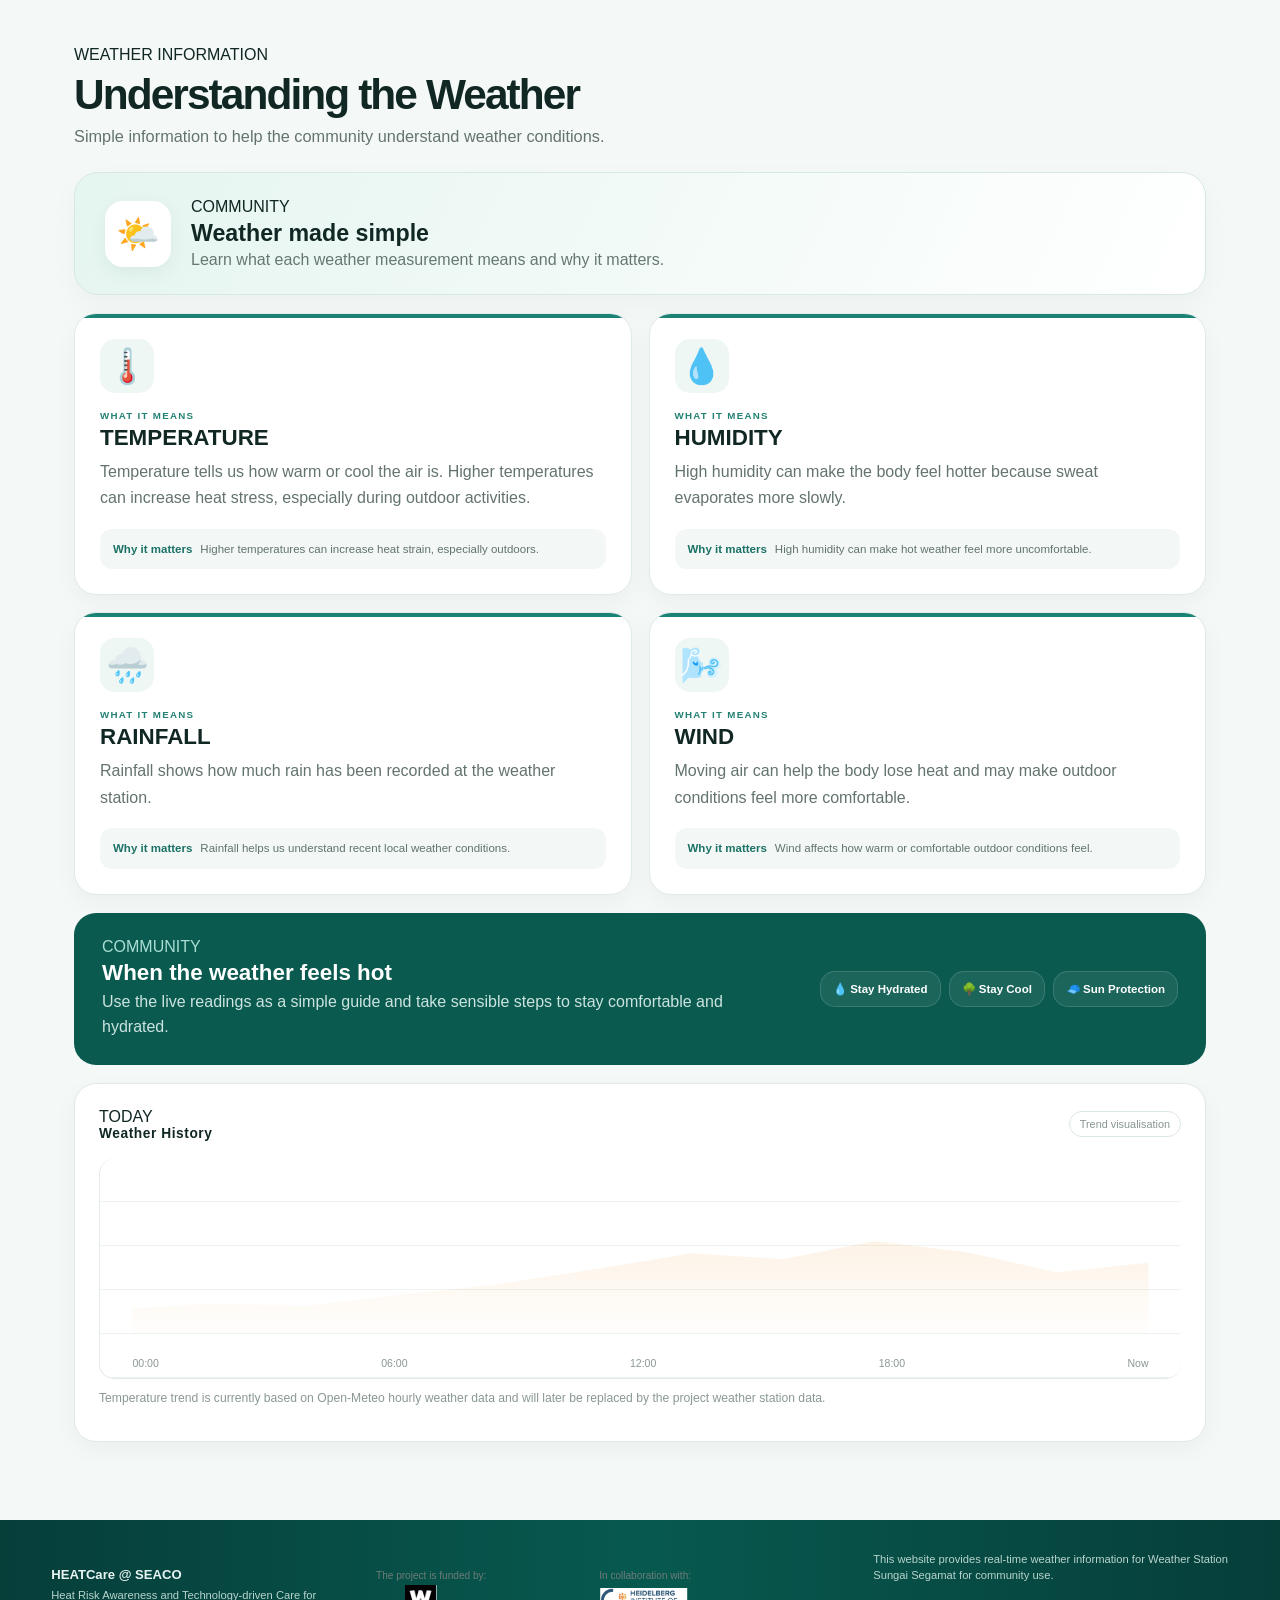
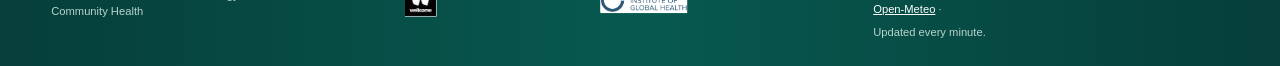
==== information.html @ c4eecd99 "Add files via upload" ====
<!doctype html>
<html lang="en">
<head>
<meta charset="utf-8"><meta name="viewport" content="width=device-width,initial-scale=1">
<title>Weather Information — HEATCare Weather Station</title>
<link rel="stylesheet" href="style.css">
</head>
<body>
<main class="info-main">
  <section class="info-hero">
    <div class="eyebrow" data-t="infoLabel">WEATHER INFORMATION</div>
    <h1 data-t="understand">Understanding the Weather</h1>
    <p data-t="intro">Simple information to help the community understand weather conditions.</p>
  </section>

  <section class="info-banner">
    <div class="banner-icon">🌤️</div>
    <div>
      <div class="eyebrow" data-t="communityLabel">COMMUNITY</div>
      <h2 data-t="simpleTitle">Weather made simple</h2>
      <p data-t="simpleText">Learn what each weather measurement means and why it matters.</p>
    </div>
  </section>

  <section class="info-cards">
    <article class="info-card">
      <div class="info-icon temp">🌡️</div>
      <div class="info-card-tag" data-t="whatItMeans">WHAT IT MEANS</div>
      <h2 data-t="temperature">Temperature</h2>
      <p data-t="tempText">Temperature tells us how warm or cool the air is. Higher temperatures can increase heat stress, especially during outdoor activities.</p>
      <div class="why"><b data-t="whyMatters">Why it matters</b><span data-t="tempWhy">Higher temperatures can increase heat strain, especially outdoors.</span></div>
    </article>

    <article class="info-card">
      <div class="info-icon humidity">💧</div>
      <div class="info-card-tag" data-t="whatItMeans">WHAT IT MEANS</div>
      <h2 data-t="humidity">Humidity</h2>
      <p data-t="humidityText">High humidity can make the body feel hotter because sweat evaporates more slowly.</p>
      <div class="why"><b data-t="whyMatters">Why it matters</b><span data-t="humidityWhy">High humidity can make hot weather feel more uncomfortable.</span></div>
    </article>

    <article class="info-card">
      <div class="info-icon rain">🌧️</div>
      <div class="info-card-tag" data-t="whatItMeans">WHAT IT MEANS</div>
      <h2 data-t="rain">Rainfall</h2>
      <p data-t="rainText">Rainfall shows how much rain has been recorded at the weather station.</p>
      <div class="why"><b data-t="whyMatters">Why it matters</b><span data-t="rainWhy">Rainfall helps us understand recent local weather conditions.</span></div>
    </article>

    <article class="info-card">
      <div class="info-icon wind">🌬️</div>
      <div class="info-card-tag" data-t="whatItMeans">WHAT IT MEANS</div>
      <h2 data-t="wind">Wind Speed</h2>
      <p data-t="windText">Moving air can help the body lose heat and may make outdoor conditions feel more comfortable.</p>
      <div class="why"><b data-t="whyMatters">Why it matters</b><span data-t="windWhy">Wind affects how warm or comfortable outdoor conditions feel.</span></div>
    </article>
  </section>

  <section class="heat-guide" id="safety">
    <div>
      <div class="eyebrow" data-t="communityLabel">COMMUNITY</div>
      <h2 data-t="heatGuide">When the weather feels hot</h2>
      <p data-t="heatGuideText">Use the live readings as a simple guide and take sensible steps to stay comfortable and hydrated.</p>
    </div>
    <div class="guide-points">
      <span>💧 <b data-t="hydrate">Stay hydrated</b></span>
      <span>🌳 <b data-t="cool">Stay cool</b></span>
      <span>🧢 <b data-t="sun">Protect yourself from the sun</b></span>
    </div>
  </section>

  <section class="history-panel">
    <div class="panel-head">
      <div><div class="eyebrow" data-t="trendLabel">TODAY</div><h2 data-t="history">Weather History</h2></div>
      <span class="history-note" data-t="historyNote">Trend visualisation</span>
    </div>
    <div class="info-chart"><div class="info-chart-line"></div><div class="chart-labels"><span>00:00</span><span>06:00</span><span>12:00</span><span>18:00</span><span data-t="now">Now</span></div></div>
    <p class="muted" data-t="chartNote">Temperature trend is currently based on Open-Meteo hourly weather data and will later be replaced by the project weather station data.</p>
  </section>
</main>
<footer><div class="footer-brand"><b>HEATCare @ SEACO</b><span data-t="footerText">Heat Risk Awareness and Technology-driven Care for Community Health</span></div><div class="footer-partner funding"><small data-t="fundedBy">The project is funded by:</small><img class="user-logo footer-wellcome" src="wellcome.svg" alt="Wellcome"></div><div class="footer-partner collaboration"><small data-t="collab">In collaboration with:</small><div class="user-logos"><img class="user-logo footer-heidelberg" src="heidelberg.svg" alt="Heidelberg Institute of Global Health"></div></div><div class="footer-note"><span data-t="dataNote">This website provides real-time weather information for Weather Station Sungai Segamat for community use.</span><br><a href="https://open-meteo.com/" target="_blank" rel="noopener">Open-Meteo</a> · <span data-t="updatedEvery">Updated every 5 minutes.</span></div></footer>
<script src="script.js"></script>
</body>
</html>
---- style.css ----
*{box-sizing:border-box}body{margin:0;font-family:Inter,Segoe UI,Arial,sans-serif;background:#f4f8f7;color:#102724}.site-header{min-height:112px;display:flex;align-items:center;justify-content:space-between;gap:22px;padding:14px 3.5%;background:linear-gradient(110deg,#fff 45%,#eef7f3);border-bottom:1px solid #dfe9e5}.brand-area{display:flex;align-items:center;gap:13px;min-width:350px}.logo{width:102px;height:86px;object-fit:contain}.station-title{display:flex;flex-direction:column;gap:7px}.station-title b{font-size:1.7rem}.station-title span{font-size:.92rem;color:#536863;font-weight:650}.live-badge{background:#e5f6ef;color:#157766;border-radius:18px;padding:7px 11px;font-size:.72rem;font-weight:800}.live-badge i{display:inline-block;width:7px;height:7px;background:#22a67f;border-radius:50%;margin-right:5px}.header-centre{display:flex;flex-direction:column;text-align:center;max-width:300px}.header-centre b{font-size:1rem;color:#176d61}.header-centre span{font-size:.72rem;color:#74837f;margin-top:5px;line-height:1.4}.sponsor-area{display:flex;align-items:center;gap:18px}.sponsor-area>div>small,footer small{display:block;font-size:.63rem;color:#6e7c78;margin-bottom:4px}.sponsor-area img{max-width:88px;max-height:30px;object-fit:contain}.mini-logos{display:flex;align-items:center;gap:9px}.mini-logos img{max-width:88px!important;max-height:30px!important}.lang{white-space:nowrap}.lang button{border:1px solid #cbd9d5;background:#fff;border-radius:20px;padding:8px 11px;margin-left:3px;cursor:pointer}.lang button.active{background:#123b35;color:#fff}.main-nav{display:flex;gap:6px;background:#064f45;padding:8px 3.5%}.main-nav a{color:#e9f5f1;text-decoration:none;padding:11px 15px;border-radius:10px;font-size:.82rem;font-weight:700}.main-nav a.active{background:#087564}.status-bar{background:#fff;border-radius:14px;box-shadow:0 5px 20px #123b350d;display:flex;justify-content:flex-end;gap:45px;padding:13px 20px;margin-bottom:14px}.status-bar div{display:flex;gap:10px;align-items:center}.status-bar span{font-size:.68rem;color:#73827e}.status-bar b{font-size:.75rem}.online{color:#1a8b6f}.main-weather{display:grid;grid-template-columns:2.25fr repeat(4,1fr);gap:10px}.current,.metric-card{background:#fff;border:1px solid #e1ebe7;border-radius:20px;box-shadow:0 7px 22px #123b350d}.current{padding:25px 25px 18px;display:grid;grid-template-columns:auto 1fr;gap:8px 18px;align-items:center}.weather-icon{font-size:4.2rem;grid-row:span 2}.overline{font-size:.65rem;letter-spacing:.13em;color:#247b6e;font-weight:800}.current strong{display:block;font-size:4rem;letter-spacing:-.07em;line-height:1}.current p{margin:5px 0 0;color:#53635e}.current p b{color:#e33c35}.condition{grid-column:2;display:flex;gap:10px;font-size:.77rem;color:#5c6d68}.condition b{color:#e24a3f}.divider{color:#bdc9c5}.heat-alert{grid-column:1/-1;background:#fff4dc;border:1px solid #f1dfb5;border-radius:10px;padding:9px 11px;font-size:.7rem;color:#775616;margin-top:3px}.metric-card{padding:18px 15px;display:flex;flex-direction:column;justify-content:center;min-height:185px}.metric-card>span{font-size:1.8rem}.metric-card small{font-size:.65rem;letter-spacing:.1em;font-weight:800;color:#657571;margin-top:9px}.metric-card strong{font-size:1.65rem;margin-top:7px}.metric-card em{font-style:normal;font-size:.68rem;color:#237b6f;margin-top:4px}.heat-index strong{color:#d55b2b}.content-grid{display:grid;grid-template-columns:1.2fr 1fr;gap:14px;margin-top:14px}.panel{background:#fff;border:1px solid #e0eae7;border-radius:19px;padding:18px;box-shadow:0 7px 22px #123b350d}.panel-head{display:flex;justify-content:space-between;align-items:center}.panel-head h2{font-size:.86rem;margin:0;letter-spacing:.04em}.panel-head select{border:1px solid #d5e1dd;border-radius:14px;padding:5px 9px;background:#fff}.big-chart{height:260px;position:relative;margin-top:15px;border-left:1px solid #dfe8e5;border-bottom:1px solid #dfe8e5;background:repeating-linear-gradient(0deg,#eef3f1 0,#eef3f1 1px,transparent 1px,transparent 48px)}.ylabels{position:absolute;left:-24px;top:0;height:210px;display:flex;flex-direction:column;justify-content:space-between;color:#8a9894;font-size:.65rem}.xlabels{position:absolute;left:0;right:0;bottom:-18px;display:flex;justify-content:space-between;color:#8a9894;font-size:.62rem}.area-line{position:absolute;left:4%;right:3%;top:54px;height:150px;background:linear-gradient(180deg,#f7a43d30,transparent);clip-path:polygon(0 72%,4% 76%,10% 78%,18% 78%,25% 68%,32% 53%,40% 40%,48% 28%,56% 18%,64% 21%,72% 14%,80% 30%,88% 44%,96% 52%,100% 55%,100% 100%,0 100%);border-bottom:3px solid #ed8a24}.now-label{position:absolute;left:48%;top:42px;background:#fff;border:1px solid #f28d2b;border-radius:9px;padding:6px 9px;color:#e87918;box-shadow:0 4px 10px #e8791820}.now-label b{display:block;font-size:.9rem}.now-label small{font-size:.6rem;color:#667}.safety{background:#fff}.safety h2{color:#147664}.safety-grid{display:grid;grid-template-columns:repeat(4,1fr);gap:9px;margin-top:16px}.safety-grid>div{padding:12px 9px;border-radius:14px;text-align:center}.safety-grid>div:nth-child(1){background:#eef8ff}.safety-grid>div:nth-child(2){background:#eef9f0}.safety-grid>div:nth-child(3){background:#fff7e7}.safety-grid>div:nth-child(4){background:#fff0f0}.safety-grid i{font-style:normal;font-size:1.8rem;display:block}.safety-grid b{display:block;font-size:.73rem;margin-top:6px}.safety-grid p{font-size:.62rem;line-height:1.45;color:#687772}.info-strip{margin-top:12px;padding:9px 11px;background:#e9f7f3;border-radius:10px;font-size:.66rem;color:#41615a;display:flex;gap:7px;align-items:center}.info-strip a{margin-left:auto;color:#167568;border:1px solid #8ac4b7;border-radius:14px;padding:5px 8px;text-decoration:none}.lower{grid-template-columns:2fr 1fr}.forecast-row{display:grid;grid-template-columns:repeat(5,1fr);margin-top:14px}.forecast-day{text-align:center;border-left:1px solid #e4ece9;padding:6px}.forecast-day:first-child{border:0}.forecast-day span{display:block;font-size:1.8rem;margin:8px 0}.forecast-day strong{display:block;font-size:.8rem}.forecast-day small{font-size:.62rem;color:#74827e}.today{background:#f0f8f5;border-radius:12px}.station-card p{font-size:.76rem;line-height:1.5;color:#667671}.station-card b{font-size:.72rem}footer{margin-top:18px;background:#064f45;color:#e8f4f1;padding:22px 4%;display:grid;grid-template-columns:1.2fr .8fr 1fr 1.4fr;gap:20px;align-items:center;font-size:.7rem}footer b{display:block;font-size:.82rem}footer span{display:block;color:#b8d4cd;margin-top:5px;line-height:1.45}footer img{max-width:90px;max-height:32px;object-fit:contain}.footer-note{color:#b8d4cd;line-height:1.6}.footer-note a{color:#fff}@media(max-width:1050px){.site-header{flex-wrap:wrap}.header-centre{order:3;width:100%;max-width:none}.sponsor-area{margin-left:auto}.main-weather{grid-template-columns:1.8fr repeat(2,1fr)}.content-grid{grid-template-columns:1fr}.lower{grid-template-columns:1fr}}@media(max-width:700px){.site-header{align-items:flex-start}.brand-area{min-width:0}.logo{width:82px;height:72px}.station-title b{font-size:1.3rem}.sponsor-area{width:100%;justify-content:space-between}.main-weather{grid-template-columns:1fr 1fr}.current{grid-column:1/-1}.safety-grid{grid-template-columns:1fr 1fr}.forecast-row{overflow-x:auto}.forecast-day{min-width:105px}footer{grid-template-columns:1fr 1fr}.status-bar{justify-content:space-between;gap:10px}.main-nav{overflow-x:auto;white-space:nowrap}}@media(max-width:450px){.main-weather{grid-template-columns:1fr}.current{grid-column:auto}.current strong{font-size:3.3rem}.header-centre{display:none}.lang button{padding:7px 8px}.safety-grid{grid-template-columns:1fr 1fr}footer{grid-template-columns:1fr}}

html,body{width:100%;max-width:100%;overflow-x:hidden}
main,.site-header,.main-nav,footer{max-width:100%;min-width:0}
.main-weather,.content-grid,.lower{min-width:0}
.main-weather>*,.content-grid>*{min-width:0}
.partner-block{display:flex;flex-direction:column;align-items:flex-start;gap:4px}
.partner-name{font-size:.88rem;font-weight:800;letter-spacing:.01em;color:#153d37}
.partner-name.wellcome{font-size:1.05rem;color:#222}
.partner-names{display:flex;align-items:center;gap:10px}
.partner-names span{font-weight:800;font-size:.76rem;color:#234c45;white-space:nowrap}
.footer-partner .partner-name{display:block;margin-top:4px}
footer .partner-names{margin-top:4px}
.current{overflow:hidden}
.condition{min-width:0;flex-wrap:wrap}
.condition b{white-space:nowrap}
.chart-panel{min-width:0;overflow:hidden}
.big-chart{min-width:0}
@media(max-width:1200px){
 .header-centre{display:none}
 .sponsor-area{margin-left:auto}
 .main-weather{grid-template-columns:2fr repeat(2,1fr)}
 .metric-card:nth-child(4),.metric-card:nth-child(5){min-height:150px}
}
@media(max-width:760px){
 .sponsor-area{width:100%;margin-left:0}
 .main-weather{grid-template-columns:1fr 1fr}
 .current{grid-column:1/-1}
 .content-grid,.lower{grid-template-columns:1fr}
 footer{grid-template-columns:1fr 1fr}
}
@media(max-width:480px){
 .main-weather{grid-template-columns:1fr}
 .current{grid-column:auto}
 .sponsor-area{gap:8px}
 .partner-names span{font-size:.68rem}
 footer{grid-template-columns:1fr}
}

/* V7: supplied partner artwork is used directly; no logo artwork is modified. */
.sponsor-area{align-items:center}
.partner-block{min-width:max-content}
.user-logos{display:flex;align-items:center;gap:10px}
.user-logo{display:block;object-fit:contain}
.wellcome-logo{width:90px;height:42px}
.heidelberg-logo{width:120px;height:42px}
.monash-logo{width:82px;height:34px}
.monash-university-logo{width:112px;height:48px}
.footer-wellcome{width:96px;height:42px}
.footer-heidelberg{width:130px;height:44px}
.footer-monash{width:88px;height:34px}
.footer-monash-university{width:120px;height:48px}
footer .user-logos{justify-content:flex-start}
@media(max-width:1050px){
 .sponsor-area{flex-wrap:wrap}
 .user-logos{gap:7px}
 .heidelberg-logo{width:105px}.monash-logo{width:72px}.monash-university-logo{width:100px}
}
@media(max-width:700px){
 .user-logos{flex-wrap:wrap}
 .sponsor-area{align-items:flex-start}
}

/* V8 — shared header retained; supplied partner logos are not altered. */
.sponsor-area{gap:22px}
.sponsor-area .funding{padding-right:20px;border-right:1px solid #dbe5e1}
.sponsor-area .collaboration{padding-right:8px}
.user-logos{gap:12px}
.wellcome-logo{width:82px;height:38px}
.heidelberg-logo{width:112px;height:40px}
.monash-logo{width:82px;height:34px}
.monash-university-logo{width:112px;height:44px}
.partner-block small{letter-spacing:.02em}
.info-main{max-width:1180px;margin:auto;padding:38px 24px 60px}
.info-hero{padding:8px 0 26px}
.info-hero h1{font-size:2.65rem;letter-spacing:-.045em;margin:7px 0 8px}
.info-hero p{font-size:1.02rem;color:#63736e;margin:0;max-width:720px}
.info-banner{display:flex;align-items:center;gap:20px;background:linear-gradient(115deg,#e5f5f0,#fff);border:1px solid #d6e9e3;border-radius:24px;padding:25px 30px;margin-bottom:18px;box-shadow:0 10px 28px #123b3509}
.banner-icon{width:66px;height:66px;border-radius:18px;background:#fff;display:grid;place-items:center;font-size:2.2rem;box-shadow:0 6px 18px #123b3510}
.info-banner h2{font-size:1.45rem;margin:4px 0}.info-banner p{margin:0;color:#667772}
.info-cards{display:grid;grid-template-columns:1fr 1fr;gap:17px}
.info-card{background:#fff;border:1px solid #e0eae7;border-radius:22px;padding:25px;box-shadow:0 8px 24px #123b350a;position:relative;overflow:hidden}
.info-card:before{content:"";position:absolute;left:0;top:0;width:100%;height:4px;background:#1b8375}
.info-icon{font-size:2.15rem;width:54px;height:54px;display:grid;place-items:center;border-radius:15px;background:#eef7f4}
.info-card-tag{font-size:.61rem;letter-spacing:.13em;font-weight:800;color:#238173;margin-top:17px}
.info-card h2{font-size:1.4rem;margin:4px 0 8px}.info-card p{color:#63736e;line-height:1.65;margin:0}
.why{display:flex;gap:8px;margin-top:17px;padding:12px 13px;border-radius:12px;background:#f3f8f6;font-size:.72rem;color:#61726d;line-height:1.45}
.why b{color:#1b7165;white-space:nowrap}
.heat-guide{display:flex;justify-content:space-between;gap:30px;align-items:center;margin-top:18px;background:#0a5a4f;color:#fff;border-radius:22px;padding:25px 28px}
.heat-guide .eyebrow{color:#a8ddd3}.heat-guide h2{margin:4px 0;font-size:1.4rem}.heat-guide p{margin:0;color:#cce4df;max-width:650px;line-height:1.55}
.guide-points{display:flex;flex-wrap:wrap;gap:8px;justify-content:flex-end}.guide-points span{background:#ffffff12;border:1px solid #ffffff25;border-radius:15px;padding:10px 12px;font-size:.72rem;white-space:nowrap}
.history-panel{background:#fff;border:1px solid #e0eae7;border-radius:22px;padding:24px;margin-top:18px;box-shadow:0 8px 24px #123b350a}
.history-note{font-size:.68rem;color:#879691;border:1px solid #dce7e3;padding:6px 10px;border-radius:14px}
.info-chart{height:220px;margin-top:18px;border-radius:15px;background:repeating-linear-gradient(0deg,#eef3f1 0,#eef3f1 1px,transparent 1px,transparent 44px);position:relative;overflow:hidden;border-left:1px solid #e1eae7;border-bottom:1px solid #e1eae7}
.info-chart-line{position:absolute;left:3%;right:3%;bottom:38px;height:120px;background:linear-gradient(180deg,#f0a14328,transparent);clip-path:polygon(0 74%,8% 70%,17% 72%,26% 63%,36% 54%,45% 42%,55% 28%,64% 33%,73% 18%,82% 27%,91% 44%,100% 36%,100% 100%,0 100%);border-top:3px solid #ed8a24}
.info-chart .chart-labels{position:absolute;left:3%;right:3%;bottom:9px;display:flex;justify-content:space-between;color:#8b9995;font-size:.66rem}
.muted{color:#8a9894;font-size:.76rem}
@media(max-width:900px){.sponsor-area{width:100%;justify-content:flex-end}.info-cards{grid-template-columns:1fr}.heat-guide{flex-direction:column;align-items:flex-start}.guide-points{justify-content:flex-start}}
@media(max-width:620px){.site-header{padding:12px 4%}.brand-area{min-width:0}.logo{width:82px;height:72px}.station-title b{font-size:1.35rem}.sponsor-area{justify-content:flex-start}.info-main{padding:28px 16px 45px}.info-hero h1{font-size:2rem}.info-banner{padding:20px}.guide-points span{white-space:normal}.user-logos{flex-wrap:wrap}}

/* V9: logo size only — supplied logo artwork/files unchanged */
.wellcome-logo{width:96px;height:46px}
.heidelberg-logo{width:128px;height:46px}
.monash-logo{width:98px;height:42px}
.monash-university-logo{width:128px;height:50px}
.footer-wellcome{width:104px;height:46px}
.footer-heidelberg{width:140px;height:48px}
.footer-monash{width:104px;height:42px}
.footer-monash-university{width:136px;height:52px}
.user-logos{align-items:center;gap:14px}
.sponsor-area .funding{padding-right:24px}
.sponsor-area .collaboration{padding-right:12px}


/* Live data / forecast upgrades */
.forecast-row{min-width:0}
.forecast-day{position:relative}
.forecast-day em{display:block;font-style:normal;font-size:.58rem;color:#237b6f;margin-top:5px}
.trend-svg{position:absolute;inset:0;width:100%;height:220px;overflow:visible;pointer-events:auto}
.big-chart .area-line{display:none}
.big-chart .now-label{z-index:3}
.metric-card.heat-index[data-risk="very-high"] strong{color:#c63b2f}
.metric-card.heat-index[data-risk="high"] strong{color:#d55b2b}
.metric-card.heat-index[data-risk="moderate"] strong{color:#c98520}
.metric-card.heat-index[data-risk="low"] strong{color:#237b6f}
.status-bar .online.offline{color:#c83c35}
.data-source{display:block;color:#84928e;font-size:.62rem;margin-top:8px;font-weight:600}
@media(max-width:700px){
  .forecast-row{overflow-x:auto;grid-template-columns:repeat(7,minmax(105px,1fr))}
}


/* V10 — larger branding and partner logos for community-facing display */
.logo{width:124px;height:102px}
.brand-area{gap:16px;min-width:390px}
.station-title b{font-size:1.8rem}
.wellcome-logo{width:116px;height:54px}
.heidelberg-logo{width:150px;height:54px}
.monash-logo{width:118px;height:48px}
.monash-university-logo{width:148px;height:58px}
.user-logos{gap:16px}
.sponsor-area{gap:26px}
.sponsor-area .funding{padding-right:28px}
.sponsor-area .collaboration{padding-right:16px}
.footer-wellcome{width:124px;height:54px}
.footer-heidelberg{width:165px;height:56px}
.footer-monash{width:124px;height:48px}
.footer-monash-university{width:158px;height:60px}
footer .user-logos{gap:17px}
footer{padding-top:26px;padding-bottom:26px}

@media(max-width:1200px){
  .logo{width:112px;height:94px}
  .brand-area{min-width:360px}
  .wellcome-logo{width:106px;height:50px}
  .heidelberg-logo{width:136px;height:50px}
  .monash-logo{width:108px;height:45px}
  .monash-university-logo{width:136px;height:54px}
}
@media(max-width:700px){
  .logo{width:94px;height:80px}
  .brand-area{min-width:0;gap:11px}
  .station-title b{font-size:1.3rem}
  .wellcome-logo{width:98px;height:44px}
  .heidelberg-logo{width:120px;height:46px}
  .monash-logo{width:100px;height:42px}
  .monash-university-logo{width:126px;height:50px}
  .footer-wellcome{width:112px;height:50px}
  .footer-heidelberg{width:145px;height:50px}
  .footer-monash{width:110px;height:44px}
  .footer-monash-university{width:132px;height:52px}
}
@media(max-width:480px){
  .logo{width:88px;height:76px}
  .sponsor-area{gap:10px}
  .wellcome-logo{width:90px;height:42px}
  .heidelberg-logo{width:112px;height:42px}
  .monash-logo{width:92px;height:40px}
  .monash-university-logo{width:116px;height:46px}
}


/* =========================================================
   HEATCare Community Web V4
   Correct brand spelling + refined community header
   ========================================================= */
.v4-header{
  min-height:210px;
  display:grid;
  grid-template-columns:minmax(520px,1.55fr) minmax(210px,.65fr) minmax(500px,1.5fr);
  align-items:center;
  gap:28px;
  padding:20px 3.2%;
  position:relative;
  overflow:hidden;
  background:
    radial-gradient(circle at 85% 72%,rgba(222,244,237,.65),transparent 30%),
    linear-gradient(110deg,#ffffff 0%,#ffffff 58%,#f0f8f5 100%);
}
.v4-header:after{
  content:"";
  position:absolute;
  left:-5%;
  right:-5%;
  bottom:-52px;
  height:105px;
  pointer-events:none;
  opacity:.7;
  background:
    radial-gradient(ellipse at 12% 90%,transparent 0 25%,rgba(221,243,237,.9) 26% 27%,transparent 28%),
    radial-gradient(ellipse at 43% 100%,transparent 0 25%,rgba(221,243,237,.9) 26% 27%,transparent 28%),
    radial-gradient(ellipse at 76% 88%,transparent 0 25%,rgba(221,243,237,.9) 26% 27%,transparent 28%);
}
.v4-brand{
  position:relative;
  z-index:1;
  display:flex;
  align-items:center;
  min-width:0;
}
.v4-main-logo{
  width:104px;
  height:104px;
  object-fit:contain;
  flex:0 0 auto;
}
.v4-brand-divider{
  width:1px;
  height:128px;
  background:#d7e4e0;
  margin:0 22px;
  flex:0 0 1px;
}
.v4-brand-content{
  min-width:0;
}
.v4-wordmark{
  display:flex;
  align-items:baseline;
  white-space:nowrap;
  line-height:1;
  letter-spacing:-.045em;
}
.v4-wordmark-red{
  color:#c9251c;
  font-size:2.75rem;
  font-weight:800;
}
.v4-wordmark-dark{
  color:#343c3b;
  font-size:2.75rem;
  font-weight:400;
}
.v4-wordmark em{
  color:#17685d;
  font-size:.95rem;
  font-style:normal;
  font-weight:750;
  letter-spacing:-.01em;
  margin-left:10px;
}
.v4-tagline{
  max-width:610px;
  margin-top:10px;
  color:#2f3c39;
  font-family:"Segoe Print","Bradley Hand","Comic Sans MS",cursive;
  font-style:italic;
  font-size:.84rem;
  line-height:1.55;
}
.v4-tagline .acronym{
  color:#c9251c;
  font-weight:800;
}
.v4-station{
  margin-top:16px;
}
.v4-station-name{
  display:flex;
  align-items:center;
  gap:9px;
}
.v4-station-name strong{
  color:#183d38;
  font-size:1.12rem;
}
.v4-pin{
  color:#e82b77;
  font-size:1.35rem;
  line-height:1;
}
.v4-location{
  margin-left:28px;
  margin-top:4px;
  color:#5a6a65;
  font-size:.76rem;
  font-weight:650;
}
.v4-station .live-badge{
  padding:6px 10px;
}
.v4-message{
  position:relative;
  z-index:1;
  text-align:center;
  padding:0 8px;
}
.v4-weather-mark{
  font-size:1.65rem;
  margin-bottom:5px;
}
.v4-message strong{
  display:block;
  color:#146a5d;
  font-size:1rem;
  line-height:1.35;
}
.v4-message span{
  display:block;
  max-width:280px;
  margin:9px auto 0;
  color:#697a75;
  font-size:.68rem;
  line-height:1.5;
}
.v4-sponsors{
  position:relative;
  z-index:1;
  display:flex;
  align-items:center;
  justify-content:flex-end;
  gap:18px;
  min-width:0;
}
.v4-funder{
  min-width:72px;
  padding-right:18px;
  border-right:1px solid #d8e4e0;
  display:flex;
  flex-direction:column;
  align-items:center;
}
.v4-funder small,
.v4-collaboration small{
  display:block;
  color:#6b7b76;
  font-size:.57rem;
  margin-bottom:7px;
  white-space:nowrap;
}
.v4-funder img{
  width:58px;
  height:48px;
  object-fit:contain;
}
.v4-collaboration{
  min-width:0;
}
.v4-partner-logos{
  display:flex;
  align-items:center;
  gap:12px;
}
.v4-partner-logos img{
  display:block;
  object-fit:contain;
}
.v4-heidelberg{width:108px;height:44px}
.v4-seaco{width:106px;height:38px}
.v4-monash{width:92px;height:46px}
.v4-lang{
  display:flex;
  align-items:center;
  gap:4px;
  white-space:nowrap;
}
.v4-lang button{
  padding:8px 11px;
  font-size:.66rem;
  margin:0;
}

/* Keep the rest of the existing website intact. */
@media(max-width:1200px){
  .v4-header{
    grid-template-columns:minmax(430px,1.35fr) minmax(175px,.6fr) minmax(430px,1.35fr);
    gap:15px;
    padding-left:2%;
    padding-right:2%;
  }
  .v4-main-logo{width:94px;height:94px}
  .v4-brand-divider{margin:0 15px;height:112px}
  .v4-wordmark-red,.v4-wordmark-dark{font-size:2.4rem}
  .v4-tagline{font-size:.76rem}
  .v4-heidelberg{width:98px}.v4-seaco{width:92px}.v4-monash{width:82px}
}
@media(max-width:1050px){
  .v4-header{
    grid-template-columns:1fr;
    gap:16px;
    padding:18px 4% 22px;
  }
  .v4-brand{justify-content:center}
  .v4-message{order:2}
  .v4-sponsors{
    order:3;
    justify-content:center;
    flex-wrap:wrap;
  }
}
@media(max-width:650px){
  .v4-header{padding:16px 4% 22px}
  .v4-brand{justify-content:flex-start;align-items:flex-start}
  .v4-main-logo{width:78px;height:78px}
  .v4-brand-divider{height:96px;margin:0 10px}
  .v4-wordmark-red,.v4-wordmark-dark{font-size:1.9rem}
  .v4-wordmark em{font-size:.68rem;margin-left:6px}
  .v4-tagline{font-size:.62rem;line-height:1.45;margin-top:7px}
  .v4-station{margin-top:11px}
  .v4-station-name strong{font-size:.92rem}
  .v4-location{font-size:.67rem}
  .v4-sponsors{gap:12px}
  .v4-partner-logos{flex-wrap:wrap;justify-content:center}
  .v4-lang{width:100%;justify-content:center}
}
@media(max-width:430px){
  .v4-main-logo{width:68px;height:68px}
  .v4-brand-divider{height:84px;margin:0 8px}
  .v4-wordmark-red,.v4-wordmark-dark{font-size:1.62rem}
  .v4-wordmark em{font-size:.58rem;margin-left:4px}
  .v4-tagline{font-size:.56rem}
  .v4-heidelberg{width:84px}.v4-seaco{width:78px}.v4-monash{width:70px}
}


/* =========================================================
   HEATCare V4 FIXED — final header spacing / hierarchy
   ========================================================= */
.v4-header{
  min-height:176px;
  grid-template-columns:minmax(560px,1.65fr) minmax(235px,.72fr) minmax(570px,1.55fr);
  gap:30px;
  padding:18px 3.6%;
  align-items:center;
  background:linear-gradient(110deg,#fff 0%,#fff 60%,#f1f8f5 100%);
}
.v4-header:after{
  bottom:-58px;
  height:100px;
  opacity:.52;
}

/* LEFT: logo + HEATCare identity */
.v4-brand{
  align-items:center;
}
.v4-main-logo{
  width:92px;
  height:92px;
}
.v4-brand-divider{
  height:108px;
  margin:0 19px;
}
.v4-wordmark{
  letter-spacing:-.04em;
}
.v4-wordmark-red,
.v4-wordmark-dark{
  font-size:2.35rem;
}
.v4-wordmark em{
  font-size:.82rem;
  margin-left:8px;
}
.v4-tagline{
  max-width:550px;
  margin-top:8px;
  font-size:.73rem;
  line-height:1.45;
}
.v4-station{
  margin-top:12px;
}
.v4-station-name strong{
  font-size:1.02rem;
}
.v4-location{
  margin-left:27px;
  margin-top:3px;
  font-size:.68rem;
}
.v4-station .live-badge{
  padding:5px 9px;
  font-size:.64rem;
}

/* CENTRE: message is a quiet secondary element */
.v4-message{
  padding:0 6px;
}
.v4-message strong{
  font-size:.95rem;
  line-height:1.32;
}
.v4-message span{
  max-width:250px;
  margin-top:8px;
  font-size:.64rem;
  line-height:1.45;
}

/* RIGHT: sponsors and language controls have their own rows */
.v4-sponsors{
  display:grid;
  grid-template-columns:auto 1fr;
  grid-template-rows:auto auto;
  column-gap:20px;
  row-gap:9px;
  justify-content:stretch;
  align-items:center;
}
.v4-funder{
  grid-column:1;
  grid-row:1 / span 2;
  min-width:76px;
  padding-right:18px;
  border-right:1px solid #d9e4e0;
}
.v4-funder small,
.v4-collaboration small{
  font-size:.54rem;
  margin-bottom:5px;
}
.v4-funder img{
  width:54px;
  height:46px;
}
.v4-collaboration{
  grid-column:2;
  grid-row:1;
  min-width:0;
}
.v4-partner-logos{
  gap:14px;
}
.v4-heidelberg{
  width:106px;
  height:42px;
}
.v4-seaco{
  width:104px;
  height:36px;
}
.v4-monash{
  width:92px;
  height:44px;
}
.v4-lang{
  grid-column:2;
  grid-row:2;
  justify-content:flex-end;
  width:100%;
  gap:6px;
}
.v4-lang button{
  padding:7px 11px;
  font-size:.63rem;
}

/* Make the main navigation look like part of the same site system. */
.main-nav{
  padding:7px 3.6%;
}
.main-nav a{
  padding:9px 13px;
  font-size:.76rem;
}

/* Tablet */
@media(max-width:1250px){
  .v4-header{
    grid-template-columns:minmax(480px,1.45fr) minmax(190px,.62fr) minmax(500px,1.45fr);
    gap:18px;
    padding-left:2.5%;
    padding-right:2.5%;
  }
  .v4-main-logo{width:86px;height:86px}
  .v4-brand-divider{margin:0 14px;height:102px}
  .v4-wordmark-red,.v4-wordmark-dark{font-size:2.15rem}
  .v4-tagline{font-size:.68rem}
  .v4-heidelberg{width:94px}
  .v4-seaco{width:92px}
  .v4-monash{width:82px}
}

/* Collapse cleanly before things get crowded. */
@media(max-width:1080px){
  .v4-header{
    min-height:0;
    grid-template-columns:1fr 1fr;
    gap:18px 26px;
    padding:18px 4% 22px;
  }
  .v4-brand{
    grid-column:1;
    grid-row:1;
  }
  .v4-message{
    grid-column:2;
    grid-row:1;
  }
  .v4-sponsors{
    grid-column:1 / -1;
    grid-row:2;
    justify-self:center;
    width:min(100%,720px);
  }
}

/* Phone */
@media(max-width:700px){
  .v4-header{
    grid-template-columns:1fr;
    gap:15px;
    padding:16px 4% 22px;
  }
  .v4-brand{
    grid-column:auto;
    grid-row:auto;
    justify-content:flex-start;
  }
  .v4-message{
    grid-column:auto;
    grid-row:auto;
    text-align:left;
    padding-left:0;
  }
  .v4-message strong{
    font-size:.9rem;
  }
  .v4-message span{
    margin-left:0;
  }
  .v4-sponsors{
    grid-column:auto;
    grid-row:auto;
    width:100%;
    grid-template-columns:auto 1fr;
  }
  .v4-main-logo{width:74px;height:74px}
  .v4-brand-divider{height:88px;margin:0 10px}
  .v4-wordmark-red,.v4-wordmark-dark{font-size:1.78rem}
  .v4-wordmark em{font-size:.62rem;margin-left:5px}
  .v4-tagline{font-size:.59rem;max-width:390px}
  .v4-station-name strong{font-size:.9rem}
  .v4-location{font-size:.64rem}
  .v4-partner-logos{flex-wrap:wrap;gap:8px 12px}
  .v4-heidelberg{width:92px}
  .v4-seaco{width:88px}
  .v4-monash{width:78px}
  .v4-lang{justify-content:flex-start}
}

@media(max-width:450px){
  .v4-main-logo{width:66px;height:66px}
  .v4-brand-divider{height:80px;margin:0 8px}
  .v4-wordmark-red,.v4-wordmark-dark{font-size:1.58rem}
  .v4-wordmark em{font-size:.55rem}
  .v4-tagline{font-size:.54rem}
  .v4-sponsors{
    grid-template-columns:1fr;
    gap:10px;
  }
  .v4-funder{
    grid-column:auto;
    grid-row:auto;
    border-right:0;
    border-bottom:1px solid #d9e4e0;
    padding:0 0 9px;
    flex-direction:row;
    gap:10px;
  }
  .v4-funder small{margin:0}
  .v4-collaboration{
    grid-column:auto;
    grid-row:auto;
  }
  .v4-lang{
    grid-column:auto;
    grid-row:auto;
    justify-content:flex-start;
  }
}


/* =========================================================
   HEATCare V5 — approved visual header
   ========================================================= */
.v4-header{
  min-height:188px;
  grid-template-columns:minmax(560px,1.55fr) minmax(250px,.72fr) minmax(600px,1.7fr);
  gap:28px;
  padding:18px 3.5%;
  background:
    linear-gradient(110deg,#fff 0%,#fff 62%,#f1f8f5 100%);
  border-bottom:1px solid #e2ece9;
  box-shadow:0 1px 0 rgba(22,72,64,.03);
}
.v4-header:after{
  bottom:-52px;
  height:92px;
  opacity:.48;
}

/* Brand block */
.v4-main-logo{
  width:108px;
  height:108px;
}
.v4-brand-divider{
  height:126px;
  margin:0 22px;
  background:#d7e4e0;
}
.v4-wordmark{
  font-family:Arial,Helvetica,sans-serif;
  letter-spacing:-.055em;
}
.v4-wordmark-red{
  font-size:2.62rem;
  font-weight:800;
}
.v4-wordmark-dark{
  font-size:2.62rem;
  font-weight:400;
}
.v4-wordmark em{
  font-family:Arial,Helvetica,sans-serif;
  font-size:.83rem;
  font-weight:700;
  letter-spacing:0;
  color:#14685d;
  margin-left:8px;
}
.v4-tagline{
  max-width:570px;
  margin-top:8px;
  font-family:"Segoe Print","Bradley Hand","Comic Sans MS",cursive;
  font-size:.75rem;
  line-height:1.55;
  color:#263b37;
}
.v4-station{
  margin-top:15px;
}
.v4-station-name{
  gap:9px;
}
.v4-station-name strong{
  font-size:1.06rem;
  color:#173d38;
}
.v4-pin{
  font-size:1.32rem;
}
.v4-location{
  margin-left:28px;
  margin-top:4px;
  font-size:.69rem;
  color:#526761;
}

/* Center mission */
.v4-message{
  border-left:1px solid transparent;
  padding:0 14px;
}
.v4-message strong{
  color:#09685d;
  font-size:1rem;
  line-height:1.38;
}
.v4-message strong:after{
  content:"";
  display:block;
  width:72px;
  height:2px;
  margin:12px auto 0;
  background:#13806f;
  border-radius:2px;
}
.v4-message span{
  max-width:270px;
  margin-top:12px;
  font-size:.66rem;
  color:#64746f;
}

/* Sponsors: all logos aligned in one horizontal row */
.v4-sponsors{
  display:grid;
  grid-template-columns:76px 1fr;
  grid-template-rows:64px 34px;
  column-gap:20px;
  row-gap:8px;
  align-items:center;
}
.v4-funder{
  grid-column:1;
  grid-row:1;
  min-width:76px;
  height:64px;
  padding:0 18px 0 0;
  border-right:1px solid #d8e4e0;
  display:flex;
  flex-direction:column;
  align-items:center;
  justify-content:center;
}
.v4-funder small,
.v4-collaboration small{
  font-size:.54rem;
  margin-bottom:5px;
}
.v4-funder img{
  width:52px;
  height:45px;
}
.v4-collaboration{
  grid-column:2;
  grid-row:1;
  min-width:0;
  display:flex;
  flex-direction:column;
  justify-content:center;
}
.v4-partner-logos{
  display:flex;
  align-items:center;
  justify-content:flex-start;
  gap:20px;
  min-height:45px;
}
.v4-partner-logos img{
  flex:0 0 auto;
}
.v4-heidelberg{
  width:108px;
  height:44px;
}
.v4-seaco{
  width:108px;
  height:38px;
}
.v4-monash{
  width:96px;
  height:45px;
}

/* Language controls get their own clean row, never touching logos */
.v4-lang{
  grid-column:2;
  grid-row:2;
  width:100%;
  justify-content:flex-end;
  align-items:center;
  gap:6px;
  padding-right:3px;
}
.v4-lang button{
  padding:7px 12px;
  font-size:.63rem;
  border-radius:999px;
}

/* Desktop navigation */
.main-nav{
  padding:7px 3.5%;
}
.main-nav a{
  font-size:.76rem;
  padding:9px 13px;
}

/* Large tablet */
@media(max-width:1250px){
  .v4-header{
    grid-template-columns:minmax(500px,1.45fr) minmax(210px,.65fr) minmax(500px,1.45fr);
    gap:18px;
    padding-left:2.5%;
    padding-right:2.5%;
  }
  .v4-main-logo{width:96px;height:96px}
  .v4-brand-divider{height:112px;margin:0 15px}
  .v4-wordmark-red,.v4-wordmark-dark{font-size:2.28rem}
  .v4-tagline{font-size:.68rem}
  .v4-partner-logos{gap:11px}
  .v4-heidelberg{width:94px}
  .v4-seaco{width:92px}
  .v4-monash{width:82px}
}

/* Tablet: keep the three conceptual sections but stack sponsors */
@media(max-width:1080px){
  .v4-header{
    grid-template-columns:1fr 1fr;
    min-height:0;
    gap:18px 24px;
    padding:18px 4% 22px;
  }
  .v4-brand{
    grid-column:1;
    grid-row:1;
  }
  .v4-message{
    grid-column:2;
    grid-row:1;
  }
  .v4-sponsors{
    grid-column:1 / -1;
    grid-row:2;
    width:min(100%,760px);
    justify-self:center;
  }
}

/* Mobile */
@media(max-width:700px){
  .v4-header{
    grid-template-columns:1fr;
    gap:15px;
    padding:16px 4% 22px;
  }
  .v4-brand{
    grid-column:auto;
    grid-row:auto;
    justify-content:flex-start;
  }
  .v4-message{
    grid-column:auto;
    grid-row:auto;
    text-align:left;
    padding:0;
  }
  .v4-message strong:after{
    margin-left:0;
    margin-right:0;
  }
  .v4-message span{
    margin-left:0;
  }
  .v4-sponsors{
    grid-column:auto;
    grid-row:auto;
    width:100%;
    grid-template-columns:68px 1fr;
    grid-template-rows:auto auto;
  }
  .v4-main-logo{width:76px;height:76px}
  .v4-brand-divider{height:92px;margin:0 10px}
  .v4-wordmark-red,.v4-wordmark-dark{font-size:1.85rem}
  .v4-wordmark em{font-size:.61rem;margin-left:5px}
  .v4-tagline{font-size:.58rem}
  .v4-station-name strong{font-size:.9rem}
  .v4-location{font-size:.64rem}
  .v4-partner-logos{flex-wrap:wrap;gap:8px 12px}
  .v4-heidelberg{width:88px}
  .v4-seaco{width:84px}
  .v4-monash{width:76px}
  .v4-lang{
    justify-content:flex-start;
    padding-right:0;
  }
}

@media(max-width:450px){
  .v4-main-logo{width:66px;height:66px}
  .v4-brand-divider{height:82px;margin:0 8px}
  .v4-wordmark-red,.v4-wordmark-dark{font-size:1.6rem}
  .v4-wordmark em{font-size:.54rem}
  .v4-tagline{font-size:.53rem}
  .v4-sponsors{
    grid-template-columns:1fr;
    grid-template-rows:auto auto auto;
    gap:10px;
  }
  .v4-funder{
    grid-column:auto;
    grid-row:auto;
    width:max-content;
    height:auto;
    flex-direction:row;
    gap:9px;
    padding:0 0 8px;
    border-right:0;
    border-bottom:1px solid #d8e4e0;
  }
  .v4-collaboration{
    grid-column:auto;
    grid-row:auto;
  }
  .v4-lang{
    grid-column:auto;
    grid-row:auto;
  }
}


/* =========================================================
   HEATCare V6 — mobile-first header simplification
   Desktop stays as V5. On phones, show only essential
   identity + station information so live weather appears fast.
   ========================================================= */
@media(max-width:700px){
  /* Compact mobile masthead */
  .v4-header{
    display:grid;
    grid-template-columns:1fr;
    min-height:0;
    gap:0;
    padding:14px 16px 15px;
    background:linear-gradient(145deg,#fff 0%,#fff 72%,#f1f8f5 100%);
    box-shadow:0 1px 5px rgba(15,73,64,.06);
  }

  .v4-header:after{
    display:none;
  }

  /* Hide the large institutional logo and long research tagline */
  .v4-main-logo,
  .v4-brand-divider,
  .v4-tagline,
  .v4-funder,
  .v4-collaboration{
    display:none !important;
  }

  .v4-brand{
    display:grid;
    grid-template-columns:1fr auto;
    grid-template-rows:auto auto;
    column-gap:10px;
    row-gap:4px;
    align-items:center;
    width:100%;
  }

  .v4-brand-content{
    display:contents;
  }

  .v4-wordmark{
    grid-column:1;
    grid-row:1;
    line-height:1;
  }

  .v4-wordmark-red,
  .v4-wordmark-dark{
    font-size:1.72rem;
  }

  .v4-wordmark em{
    font-size:.58rem;
    margin-left:5px;
  }

  .v4-station{
    grid-column:1 / -1;
    grid-row:2;
    margin-top:4px;
  }

  .v4-station-name{
    gap:7px;
  }

  .v4-station-name strong{
    font-size:.91rem;
  }

  .v4-pin{
    font-size:1.05rem;
  }

  .v4-station .live-badge{
    padding:5px 9px;
    font-size:.61rem;
  }

  .v4-location{
    margin-left:22px;
    margin-top:2px;
    font-size:.63rem;
  }

  /* Keep mission statement, but make it compact */
  .v4-message{
    display:block;
    text-align:left;
    padding:13px 0 2px;
    margin-top:10px;
    border-top:1px solid #e2ece9;
  }

  .v4-message strong{
    font-size:.88rem;
    line-height:1.3;
  }

  .v4-message strong:after{
    width:42px;
    height:2px;
    margin:7px 0 0;
  }

  .v4-message span{
    max-width:330px;
    margin:7px 0 0;
    font-size:.61rem;
    line-height:1.4;
  }

  /* Language buttons only */
  .v4-sponsors{
    display:block;
    width:100%;
    margin-top:10px;
  }

  .v4-lang{
    display:flex;
    width:100%;
    justify-content:flex-start;
    gap:6px;
    padding:0;
  }

  .v4-lang button{
    padding:6px 10px;
    font-size:.61rem;
  }

  /* Give the navigation less vertical weight */
  .main-nav{
    padding:5px 8px;
    overflow-x:auto;
    white-space:nowrap;
    scrollbar-width:none;
  }

  .main-nav::-webkit-scrollbar{
    display:none;
  }

  .main-nav a{
    padding:8px 10px;
    font-size:.68rem;
  }
}

@media(max-width:450px){
  .v4-header{
    padding:13px 14px 14px;
  }

  .v4-wordmark-red,
  .v4-wordmark-dark{
    font-size:1.58rem;
  }

  .v4-wordmark em{
    font-size:.53rem;
  }

  .v4-station-name strong{
    font-size:.86rem;
  }

  .v4-location{
    font-size:.61rem;
  }

  .v4-message{
    margin-top:9px;
    padding-top:11px;
  }

  .v4-message strong{
    font-size:.83rem;
  }

  .v4-message span{
    font-size:.59rem;
  }
}



/* =========================================================
   REFERENCE MATCH — MERDEKA 69 / HKHM 2026
   ========================================================= */
.v4-header{
  min-height:250px!important;
  display:grid!important;
  grid-template-columns:minmax(560px,1.45fr) minmax(270px,.72fr) minmax(560px,1.35fr)!important;
  gap:20px!important;
  align-items:center!important;
  padding:18px 3.2%!important;
  position:relative!important;
  overflow:hidden!important;
  background:
    linear-gradient(90deg,rgba(255,255,255,.90) 0%,rgba(255,255,255,.82) 42%,rgba(255,255,255,.74) 100%),
    url("jalur-gemilang-header.svg") center/cover no-repeat!important;
  border-bottom:3px solid #d71920!important;
  box-shadow:0 5px 18px rgba(0,35,75,.10)!important;
}
.v4-header:before{
  content:""!important;
  position:absolute!important;
  inset:0!important;
  background:
    radial-gradient(circle at 74% 44%,rgba(255,255,255,.72),transparent 28%),
    linear-gradient(180deg,rgba(255,255,255,.04),rgba(255,255,255,.18))!important;
  z-index:0!important;
  pointer-events:none!important;
}
.v4-header:after{
  display:none!important;
}
.v4-brand,.v4-message,.v4-sponsors{
  position:relative!important;
  z-index:2!important;
}
.v4-brand{
  display:flex!important;
  align-items:center!important;
  min-width:0!important;
}
.v4-main-logo{
  width:150px!important;
  height:150px!important;
  padding:10px!important;
  object-fit:contain!important;
  background:rgba(255,255,255,.94)!important;
  border-radius:24px!important;
  box-shadow:0 9px 28px rgba(0,35,75,.16)!important;
  flex:0 0 auto!important;
}
.v4-brand-divider{
  width:2px!important;
  height:150px!important;
  margin:0 24px!important;
  background:rgba(25,54,82,.22)!important;
}
.v4-brand-content{min-width:0!important}
.v4-wordmark{display:none!important}
.v4-tagline{
  max-width:470px!important;
  margin:0!important;
  color:#173e78!important;
  font-family:"Segoe Print","Bradley Hand","Comic Sans MS",cursive!important;
  font-size:1.12rem!important;
  line-height:1.45!important;
  font-weight:700!important;
}
.v4-tagline .acronym{color:#c92325!important}
.v4-station{margin-top:18px!important}
.v4-station-name{gap:10px!important}
.v4-station-name strong{
  color:#073b55!important;
  font-size:1.48rem!important;
}
.v4-pin{
  color:#df302d!important;
  font-size:1.2rem!important;
}
.v4-location{
  margin-left:27px!important;
  color:#263f4b!important;
  font-size:.9rem!important;
  font-weight:650!important;
}
.v4-station .live-badge{
  background:#19a75b!important;
  color:#fff!important;
  border-radius:8px!important;
  padding:7px 11px!important;
}
.v4-message{
  text-align:center!important;
  padding:14px 12px!important;
  border-radius:22px!important;
  background:rgba(255,255,255,.52)!important;
  border:1px solid rgba(255,255,255,.72)!important;
  backdrop-filter:blur(8px)!important;
}
.merdeka-badge{
  display:inline-flex!important;
  align-items:center!important;
  justify-content:center!important;
  gap:8px!important;
  padding:8px 14px!important;
  margin:0 auto 10px!important;
  border-radius:999px!important;
  background:linear-gradient(90deg,#072968,#d31f2a)!important;
  color:#fff!important;
  font-size:.72rem!important;
  font-weight:900!important;
  letter-spacing:.08em!important;
  box-shadow:0 6px 16px rgba(0,35,75,.18)!important;
}
.v4-message strong{
  color:#075c52!important;
  font-size:1.08rem!important;
}
.merdeka-theme{
  display:block!important;
  max-width:420px!important;
  margin:8px auto!important;
  color:#082c68!important;
  font-size:1rem!important;
  line-height:1.35!important;
  font-weight:900!important;
}
.v4-message span:not(.merdeka-theme){
  color:#536c78!important;
  font-size:.73rem!important;
}
.v4-sponsors{
  display:flex!important;
  align-items:center!important;
  justify-content:flex-end!important;
  gap:13px!important;
  min-width:0!important;
}
.v4-funder,.v4-collaboration{
  background:rgba(255,255,255,.64)!important;
  border-radius:13px!important;
  padding:8px 11px!important;
}
.v4-funder small,.v4-collaboration small{
  color:#4f6570!important;
  font-size:.58rem!important;
}
.v4-partner-logos{
  display:flex!important;
  align-items:center!important;
  gap:8px!important;
}
.v4-funder img{width:56px!important;height:42px!important}
.v4-heidelberg{width:105px!important;height:44px!important}
.v4-seaco{width:130px!important;height:44px!important}
.v4-monash{width:108px!important;height:44px!important}
.v4-lang button{
  background:rgba(255,255,255,.9)!important;
  border-color:#b9c8d2!important;
}
.v4-lang button.active{
  background:#082b69!important;
  color:#fff!important;
}

/* Reference-style patriotic navigation */
.main-nav{
  min-height:62px!important;
  display:flex!important;
  align-items:center!important;
  gap:8px!important;
  background:linear-gradient(90deg,#00564d 0%,#00675b 52%,#004e48 100%)!important;
  padding:7px 3.5%!important;
}
.main-nav a{
  color:#fff!important;
  font-size:.88rem!important;
  padding:12px 18px!important;
  border-radius:7px!important;
}
.main-nav a.active{
  background:rgba(255,255,255,.12)!important;
  box-shadow:inset 0 -3px 0 #fff!important;
}

/* White status ribbon like the reference */
.status-bar{
  margin:18px 3.5% 14px!important;
  padding:16px 26px!important;
  justify-content:space-between!important;
  border-radius:18px!important;
  box-shadow:0 6px 22px rgba(18,59,53,.08)!important;
}

/* More compact, presentation-style cards */
.main-weather{
  margin:0 3.5%!important;
  gap:12px!important;
}
.current,.metric-card{
  border-radius:18px!important;
  box-shadow:0 7px 24px rgba(18,59,53,.08)!important;
}
.current{padding:24px!important}
.metric-card{min-height:190px!important;text-align:center!important}
.metric-card>span{font-size:2.4rem!important}
.metric-card strong{font-size:1.8rem!important}

/* Reference screenshot uses a spacious two-column lower dashboard */
.content-grid{
  margin:14px 3.5% 0!important;
}
.lower{margin-bottom:10px!important}

/* Footer stays clean and patriotic */
footer{
  margin-top:18px!important;
  background:linear-gradient(90deg,#063e3a,#07594f,#063e3a)!important;
}

/* Responsive */
@media(max-width:1250px){
  .v4-header{
    grid-template-columns:1.3fr .8fr!important;
    min-height:300px!important;
  }
  .v4-sponsors{grid-column:1/-1;justify-content:center!important}
}
@media(max-width:760px){
  .v4-header{
    display:flex!important;
    flex-direction:column!important;
    align-items:stretch!important;
    min-height:0!important;
  }
  .v4-brand{justify-content:center!important}
  .v4-main-logo{width:108px!important;height:108px!important}
  .v4-brand-divider{height:110px!important;margin:0 15px!important}
  .v4-tagline{font-size:.9rem!important}
  .v4-message{width:100%!important}
  .v4-sponsors{flex-wrap:wrap!important;justify-content:center!important}
  .main-nav{overflow-x:auto!important;white-space:nowrap!important}
  .status-bar{margin-left:4%!important;margin-right:4%!important}
  .main-weather,.content-grid{margin-left:4%!important;margin-right:4%!important}
}

/* =========================================================
   FINAL REFERENCE HEADER — built to mirror supplied image
   ========================================================= */
.merdeka-header{
  min-height:315px!important;
  display:grid!important;
  grid-template-columns:24% 38% 38%!important;
  grid-template-rows:1fr 78px!important;
  gap:0!important;
  padding:0 3%!important;
  background:
    linear-gradient(90deg,rgba(255,255,255,.93) 0%,rgba(255,255,255,.78) 45%,rgba(255,255,255,.78) 100%),
    url("jalur-gemilang-header.svg") center/cover no-repeat!important;
  border-bottom:0!important;
  box-shadow:0 2px 12px rgba(0,0,0,.08)!important;
}
.merdeka-header:before,.merdeka-header:after{display:none!important}
.hero-left,.hero-centre,.hero-right{
  position:relative!important;
  z-index:5!important;
  min-width:0!important;
}
.hero-left{
  display:flex!important;
  align-items:center!important;
  justify-content:center!important;
  border-right:2px solid rgba(15,47,85,.20)!important;
}
.hero-left .v4-main-logo{
  width:185px!important;
  height:185px!important;
  padding:8px!important;
  border-radius:0!important;
  background:rgba(255,255,255,.78)!important;
  box-shadow:none!important;
}
.hero-centre{
  padding:28px 28px 0!important;
}
.hero-centre .v4-station-name{
  display:flex!important;
  align-items:center!important;
  gap:9px!important;
}
.hero-centre .v4-station-name strong{
  color:#073d54!important;
  font-size:1.55rem!important;
}
.hero-centre .v4-location{
  margin-left:29px!important;
  font-size:.95rem!important;
  color:#243f4e!important;
}
.hero-centre .v4-pin{color:#d72b2d!important;font-size:1.15rem!important}
.hero-centre .live-badge{
  background:#1aa35b!important;
  border-radius:6px!important;
  padding:6px 10px!important;
}
.merdeka-slogan{
  margin:20px 0 0 28px!important;
  font-family:"Segoe Print","Bradley Hand","Comic Sans MS",cursive!important;
  text-align:center!important;
  max-width:380px!important;
  color:#0a2f76!important;
}
.merdeka-slogan span{
  display:block!important;
  font-size:1.45rem!important;
  line-height:1.05!important;
}
.merdeka-slogan b{
  display:block!important;
  color:#d5262b!important;
  font-size:1.35rem!important;
  line-height:1.1!important;
  margin-top:3px!important;
}
.merdeka-slogan small{
  display:inline-block!important;
  margin-top:9px!important;
  padding:3px 20px 5px!important;
  border-bottom:4px solid #d51f2a!important;
  box-shadow:inset 0 -4px 0 #f3c500!important;
  color:#082d6f!important;
  font-family:Inter,Segoe UI,Arial,sans-serif!important;
  font-size:.78rem!important;
  font-weight:900!important;
  letter-spacing:.16em!important;
}
.hero-right{
  padding:18px 20px 0 10px!important;
  text-align:center!important;
}
.merdeka-script{
  color:#082b70!important;
  font-family:"Segoe Print","Bradley Hand","Comic Sans MS",cursive!important;
  font-style:italic!important;
  font-weight:800!important;
  font-size:3.1rem!important;
  line-height:.85!important;
  transform:rotate(-3deg)!important;
}
.merdeka-year-label{
  color:#d5232a!important;
  font-size:.78rem!important;
  font-weight:900!important;
  letter-spacing:.05em!important;
  margin-top:4px!important;
}
.merdeka-69{
  height:112px!important;
  display:flex!important;
  align-items:center!important;
  justify-content:center!important;
  line-height:.75!important;
  font-family:Arial Black,Inter,sans-serif!important;
  font-weight:900!important;
  letter-spacing:-.12em!important;
  margin-top:-2px!important;
}
.merdeka-69 span{
  font-size:7.2rem!important;
  color:#123e8d!important;
  text-shadow:3px 3px 0 #d9e3ef!important;
  transform:rotate(-7deg)!important;
}
.merdeka-69 strong{
  font-size:7.2rem!important;
  color:#d6232d!important;
  text-shadow:3px 3px 0 #f0d8d9!important;
  transform:rotate(7deg)!important;
}
.merdeka-69 sup{
  font-size:1rem!important;
  color:#142f69!important;
  letter-spacing:0!important;
  align-self:flex-start!important;
  margin-top:24px!important;
  transform:none!important;
}
.merdeka-official{
  color:#092f72!important;
  font-size:.84rem!important;
  font-weight:850!important;
  line-height:1.18!important;
  margin-top:-4px!important;
}
.merdeka-official b{color:#d5232a!important}
.hero-sponsors{
  grid-column:1/-1!important;
  grid-row:2!important;
  display:flex!important;
  align-items:center!important;
  justify-content:flex-end!important;
  gap:22px!important;
  padding:4px 2% 6px!important;
  background:rgba(255,255,255,.84)!important;
  border-top:1px solid rgba(17,55,86,.10)!important;
}
.hero-sponsors .v4-funder,
.hero-sponsors .v4-collaboration{
  background:transparent!important;
  padding:2px 14px!important;
  border-radius:0!important;
}
.hero-sponsors .v4-funder{border-right:1px solid #d7e0e7!important}
.hero-sponsors .v4-funder img{width:62px!important;height:42px!important}
.hero-sponsors .v4-partner-logos{gap:12px!important}
.hero-sponsors .v4-heidelberg{width:116px!important;height:42px!important}
.hero-sponsors .v4-seaco{width:142px!important;height:42px!important}
.hero-sponsors .v4-monash{width:112px!important;height:42px!important}
.hero-sponsors .v4-lang{
  display:flex!important;
  gap:0!important;
  border:1px solid #c5d1dc!important;
  border-radius:8px!important;
  overflow:hidden!important;
}
.hero-sponsors .v4-lang button{
  border:0!important;
  border-radius:0!important;
  padding:7px 10px!important;
  font-weight:900!important;
}
.hero-sponsors .v4-lang button.active{background:#0a2f70!important}

/* Reference-like main page proportions */
.main-nav{
  min-height:60px!important;
  background:#071f63!important;
  padding:0 3.5%!important;
  gap:5px!important;
}
.main-nav a{
  padding:14px 18px!important;
  border-radius:0 0 22px 22px!important;
}
.main-nav a.active{
  background:#e5232b!important;
  box-shadow:none!important;
}
@media(max-width:1200px){
 .merdeka-header{grid-template-columns:30% 40% 30%!important}
 .hero-left .v4-main-logo{width:145px!important;height:145px!important}
 .merdeka-script{font-size:2.5rem!important}
 .merdeka-69 span,.merdeka-69 strong{font-size:5.8rem!important}
}
@media(max-width:760px){
 .merdeka-header{
   display:flex!important;
   flex-direction:column!important;
   min-height:0!important;
   padding:14px!important;
   background-position:center top!important;
 }
 .hero-left{border-right:0!important;border-bottom:1px solid #d8e1e8!important;padding-bottom:10px!important}
 .hero-left .v4-main-logo{width:105px!important;height:105px!important}
 .hero-centre{padding:16px 4px!important;text-align:center!important}
 .hero-centre .v4-station-name{justify-content:center!important}
 .hero-centre .v4-location{margin-left:0!important}
 .merdeka-slogan{margin:14px auto 0!important}
 .hero-right{padding:5px!important}
 .hero-sponsors{width:100%!important;flex-wrap:wrap!important;justify-content:center!important;grid-row:auto!important}
 .hero-sponsors .v4-funder,.hero-sponsors .v4-collaboration{display:block!important}
 .merdeka-69 span,.merdeka-69 strong{font-size:5.5rem!important}
}

/* =========================================================
   APPROVED HEADER VISUAL — exact generated reference
   No duplicated Monash logos / old header layers.
   ========================================================= */
.approved-reference-header{
  position:relative!important;
  width:100%!important;
  aspect-ratio:1549/500!important;
  overflow:hidden!important;
  background:#fff url("merdeka-header-approved.png") center top/100% 100% no-repeat!important;
  border:0!important;
  box-shadow:none!important;
  z-index:10!important;
}
.approved-hit{position:absolute!important;display:block!important;z-index:100!important;opacity:0!important;border:0!important;background:transparent!important;padding:0!important;margin:0!important;cursor:pointer!important}
.approved-reference-header .nav-home,.approved-reference-header .nav-info,.approved-reference-header .nav-station,.approved-reference-header .nav-safety{top:89%!important;height:11%!important}
.approved-reference-header .nav-home{left:2%!important;width:17%!important}
.approved-reference-header .nav-info{left:21%!important;width:19%!important}
.approved-reference-header .nav-station{left:40%!important;width:19%!important}
.approved-reference-header .nav-safety{left:59%!important;width:23%!important}
.approved-reference-header .lang-en,.approved-reference-header .lang-ms{top:75%!important;height:9%!important;width:4%!important}
.approved-reference-header .lang-en{right:10.1%!important}
.approved-reference-header .lang-ms{right:6.1%!important}
@media(max-width:700px){
  .approved-reference-header{background-size:auto 100%!important;background-position:center top!important}
}

/* Date/time visibility fix */
.status-bar .datetime-group{display:flex!important;align-items:center!important;gap:8px!important;}
.status-bar #currentDate{display:inline-block!important;min-width:92px!important;color:#173e72!important;font-weight:800!important;}
.status-bar #updatedTime{display:inline-block!important;color:#173e72!important;font-weight:850!important;}
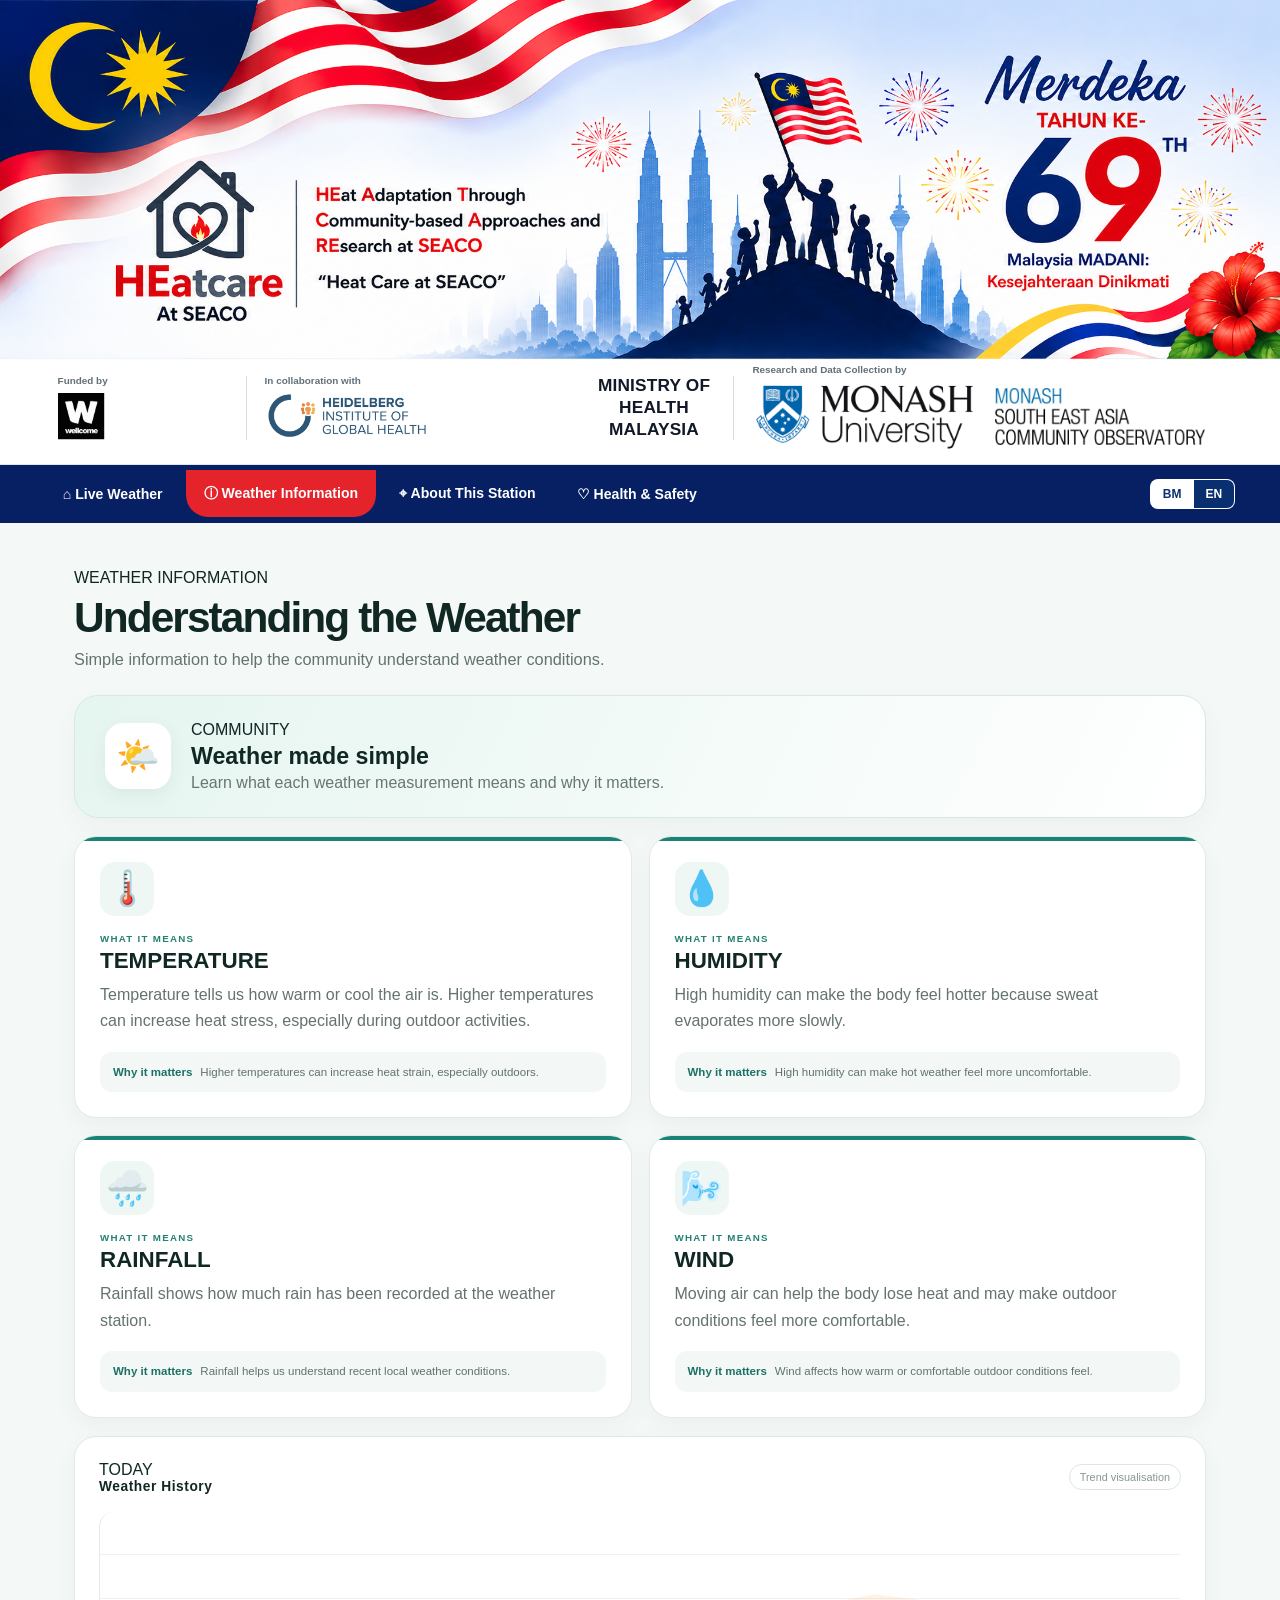
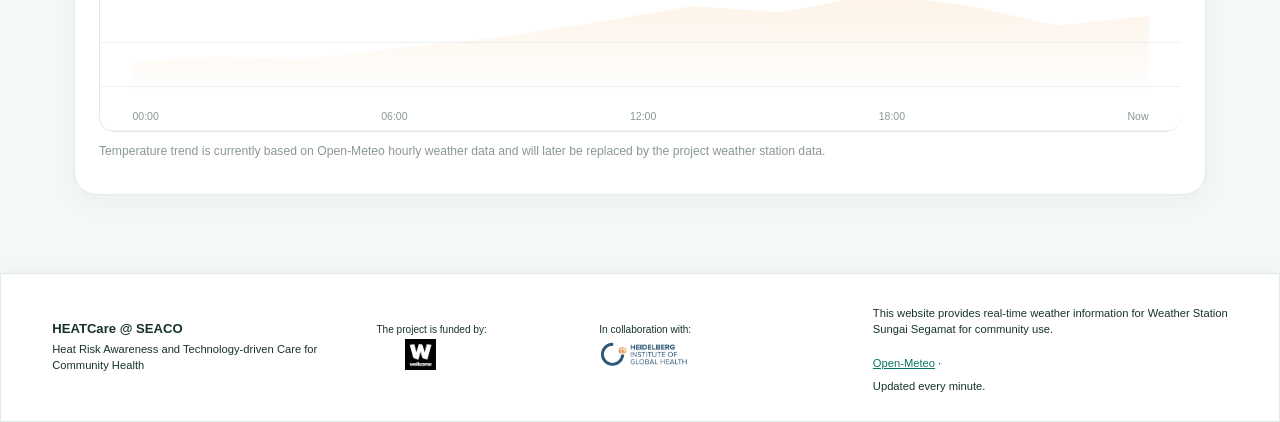
==== commit 10a9c7c3: "Add files via upload" ====
--- a/information.html
+++ b/information.html
@@ -1,84 +1,86 @@
 <!doctype html>
-<html lang="en">
-<head>
-<meta charset="utf-8"><meta name="viewport" content="width=device-width,initial-scale=1">
-<title>Weather Information — HEATCare Weather Station</title>
-<link rel="stylesheet" href="style.css">
-</head>
-<body>
-<main class="info-main">
-  <section class="info-hero">
-    <div class="eyebrow" data-t="infoLabel">WEATHER INFORMATION</div>
-    <h1 data-t="understand">Understanding the Weather</h1>
-    <p data-t="intro">Simple information to help the community understand weather conditions.</p>
-  </section>
-
-  <section class="info-banner">
-    <div class="banner-icon">🌤️</div>
-    <div>
-      <div class="eyebrow" data-t="communityLabel">COMMUNITY</div>
-      <h2 data-t="simpleTitle">Weather made simple</h2>
-      <p data-t="simpleText">Learn what each weather measurement means and why it matters.</p>
-    </div>
-  </section>
-
-  <section class="info-cards">
-    <article class="info-card">
-      <div class="info-icon temp">🌡️</div>
-      <div class="info-card-tag" data-t="whatItMeans">WHAT IT MEANS</div>
-      <h2 data-t="temperature">Temperature</h2>
-      <p data-t="tempText">Temperature tells us how warm or cool the air is. Higher temperatures can increase heat stress, especially during outdoor activities.</p>
-      <div class="why"><b data-t="whyMatters">Why it matters</b><span data-t="tempWhy">Higher temperatures can increase heat strain, especially outdoors.</span></div>
-    </article>
-
-    <article class="info-card">
-      <div class="info-icon humidity">💧</div>
-      <div class="info-card-tag" data-t="whatItMeans">WHAT IT MEANS</div>
-      <h2 data-t="humidity">Humidity</h2>
-      <p data-t="humidityText">High humidity can make the body feel hotter because sweat evaporates more slowly.</p>
-      <div class="why"><b data-t="whyMatters">Why it matters</b><span data-t="humidityWhy">High humidity can make hot weather feel more uncomfortable.</span></div>
-    </article>
-
-    <article class="info-card">
-      <div class="info-icon rain">🌧️</div>
-      <div class="info-card-tag" data-t="whatItMeans">WHAT IT MEANS</div>
-      <h2 data-t="rain">Rainfall</h2>
-      <p data-t="rainText">Rainfall shows how much rain has been recorded at the weather station.</p>
-      <div class="why"><b data-t="whyMatters">Why it matters</b><span data-t="rainWhy">Rainfall helps us understand recent local weather conditions.</span></div>
-    </article>
-
-    <article class="info-card">
-      <div class="info-icon wind">🌬️</div>
-      <div class="info-card-tag" data-t="whatItMeans">WHAT IT MEANS</div>
-      <h2 data-t="wind">Wind Speed</h2>
-      <p data-t="windText">Moving air can help the body lose heat and may make outdoor conditions feel more comfortable.</p>
-      <div class="why"><b data-t="whyMatters">Why it matters</b><span data-t="windWhy">Wind affects how warm or comfortable outdoor conditions feel.</span></div>
-    </article>
-  </section>
-
-  <section class="heat-guide" id="safety">
-    <div>
-      <div class="eyebrow" data-t="communityLabel">COMMUNITY</div>
-      <h2 data-t="heatGuide">When the weather feels hot</h2>
-      <p data-t="heatGuideText">Use the live readings as a simple guide and take sensible steps to stay comfortable and hydrated.</p>
-    </div>
-    <div class="guide-points">
-      <span>💧 <b data-t="hydrate">Stay hydrated</b></span>
-      <span>🌳 <b data-t="cool">Stay cool</b></span>
-      <span>🧢 <b data-t="sun">Protect yourself from the sun</b></span>
-    </div>
-  </section>
-
-  <section class="history-panel">
-    <div class="panel-head">
-      <div><div class="eyebrow" data-t="trendLabel">TODAY</div><h2 data-t="history">Weather History</h2></div>
-      <span class="history-note" data-t="historyNote">Trend visualisation</span>
-    </div>
-    <div class="info-chart"><div class="info-chart-line"></div><div class="chart-labels"><span>00:00</span><span>06:00</span><span>12:00</span><span>18:00</span><span data-t="now">Now</span></div></div>
-    <p class="muted" data-t="chartNote">Temperature trend is currently based on Open-Meteo hourly weather data and will later be replaced by the project weather station data.</p>
-  </section>
-</main>
-<footer><div class="footer-brand"><b>HEATCare @ SEACO</b><span data-t="footerText">Heat Risk Awareness and Technology-driven Care for Community Health</span></div><div class="footer-partner funding"><small data-t="fundedBy">The project is funded by:</small><img class="user-logo footer-wellcome" src="wellcome.svg" alt="Wellcome"></div><div class="footer-partner collaboration"><small data-t="collab">In collaboration with:</small><div class="user-logos"><img class="user-logo footer-heidelberg" src="heidelberg.svg" alt="Heidelberg Institute of Global Health"></div></div><div class="footer-note"><span data-t="dataNote">This website provides real-time weather information for Weather Station Sungai Segamat for community use.</span><br><a href="https://open-meteo.com/" target="_blank" rel="noopener">Open-Meteo</a> · <span data-t="updatedEvery">Updated every 5 minutes.</span></div></footer>
+<html lang="en"><head><meta charset="utf-8"><meta name="viewport" content="width=device-width,initial-scale=1"><title>Weather Information — HEATCare Weather Station</title><link rel="stylesheet" href="style.css"></head><body>
+<div aria-label="HEATcare Merdeka 69 header" class="approved-reference-header"></div>
+<section aria-label="Project partners" class="header-partner-strip">
+<div class="partner-funder">
+<small data-t="fundedShort">Funded by</small>
+<img alt="Wellcome Trust" src="wellcome.svg"/>
+</div>
+<div aria-hidden="true" class="partner-divider"></div>
+<div class="partner-collab">
+<small data-t="collabShort">In collaboration with</small>
+<img alt="Heidelberg Institute of Global Health" src="heidelberg.svg"/>
+</div>
+<div class="partner-kkm">
+<strong data-t="kkmName" id="kkmName">MINISTRY OF HEALTH MALAYSIA</strong>
+</div>
+<div aria-hidden="true" class="partner-divider"></div>
+<div class="partner-research">
+<small>Research and Data Collection by</small>
+<div class="partner-research-logos">
+<img alt="Monash University" class="partner-monash" src="monash-university.png"/>
+<img alt="Monash South East Asia Community Observatory (SEACO)" class="partner-seaco" src="seaco.png"/>
+</div>
+</div>
+</section>
+<nav aria-label="Main navigation" class="main-nav">
+<a href="index.html">⌂ <span data-t="live">Live Weather</span></a>
+<a class="active" href="information.html">ⓘ <span data-t="info">Weather Information</span></a>
+<a href="station.html">⌖ <span data-t="aboutStation">About This Station</span></a>
+<a href="safety.html">♡ <span data-t="healthSafety">Health &amp; Safety</span></a>
+<div aria-label="Language selection" class="nav-language">
+<button data-lang="ms" type="button">BM</button>
+<button data-lang="en" type="button">EN</button>
+</div>
+</nav>
+<main class="info-main"><section class="info-hero">
+<div class="eyebrow" data-t="infoLabel">WEATHER INFORMATION</div>
+<h1 data-t="understand">Understanding the Weather</h1>
+<p data-t="intro">Simple information to help the community understand weather conditions.</p>
+</section><section class="info-banner">
+<div class="banner-icon">🌤️</div>
+<div>
+<div class="eyebrow" data-t="communityLabel">COMMUNITY</div>
+<h2 data-t="simpleTitle">Weather made simple</h2>
+<p data-t="simpleText">Learn what each weather measurement means and why it matters.</p>
+</div>
+</section><section class="info-cards">
+<article class="info-card">
+<div class="info-icon temp">🌡️</div>
+<div class="info-card-tag" data-t="whatItMeans">WHAT IT MEANS</div>
+<h2 data-t="temperature">Temperature</h2>
+<p data-t="tempText">Temperature tells us how warm or cool the air is. Higher temperatures can increase heat stress, especially during outdoor activities.</p>
+<div class="why"><b data-t="whyMatters">Why it matters</b><span data-t="tempWhy">Higher temperatures can increase heat strain, especially outdoors.</span></div>
+</article>
+<article class="info-card">
+<div class="info-icon humidity">💧</div>
+<div class="info-card-tag" data-t="whatItMeans">WHAT IT MEANS</div>
+<h2 data-t="humidity">Humidity</h2>
+<p data-t="humidityText">High humidity can make the body feel hotter because sweat evaporates more slowly.</p>
+<div class="why"><b data-t="whyMatters">Why it matters</b><span data-t="humidityWhy">High humidity can make hot weather feel more uncomfortable.</span></div>
+</article>
+<article class="info-card">
+<div class="info-icon rain">🌧️</div>
+<div class="info-card-tag" data-t="whatItMeans">WHAT IT MEANS</div>
+<h2 data-t="rain">Rainfall</h2>
+<p data-t="rainText">Rainfall shows how much rain has been recorded at the weather station.</p>
+<div class="why"><b data-t="whyMatters">Why it matters</b><span data-t="rainWhy">Rainfall helps us understand recent local weather conditions.</span></div>
+</article>
+<article class="info-card">
+<div class="info-icon wind">🌬️</div>
+<div class="info-card-tag" data-t="whatItMeans">WHAT IT MEANS</div>
+<h2 data-t="wind">Wind Speed</h2>
+<p data-t="windText">Moving air can help the body lose heat and may make outdoor conditions feel more comfortable.</p>
+<div class="why"><b data-t="whyMatters">Why it matters</b><span data-t="windWhy">Wind affects how warm or comfortable outdoor conditions feel.</span></div>
+</article>
+</section><section class="history-panel">
+<div class="panel-head">
+<div><div class="eyebrow" data-t="trendLabel">TODAY</div><h2 data-t="history">Weather History</h2></div>
+<span class="history-note" data-t="historyNote">Trend visualisation</span>
+</div>
+<div class="info-chart"><div class="info-chart-line"></div><div class="chart-labels"><span>00:00</span><span>06:00</span><span>12:00</span><span>18:00</span><span data-t="now">Now</span></div></div>
+<p class="muted" data-t="chartNote">Temperature trend is currently based on Open-Meteo hourly weather data and will later be replaced by the project weather station data.</p>
+</section></main>
+<footer><div class="footer-brand"><b>HEATCare @ SEACO</b><span data-t="footerText">Heat Risk Awareness and Technology-driven Care for Community Health</span></div><div class="footer-partner funding"><small data-t="fundedBy">The project is funded by:</small><img alt="Wellcome" class="user-logo footer-wellcome" src="wellcome.svg"/></div><div class="footer-partner collaboration"><small data-t="collab">In collaboration with:</small><div class="user-logos"><img alt="Heidelberg Institute of Global Health" class="user-logo footer-heidelberg" src="heidelberg.svg"/></div></div><div class="footer-note"><span data-t="dataNote">This website provides real-time weather information for Weather Station Sungai Segamat for community use.</span><br/><a href="https://open-meteo.com/" rel="noopener" target="_blank">Open-Meteo</a> · <span data-t="updatedEvery">Updated every 5 minutes.</span></div></footer>
 <script src="script.js"></script>
-</body>
-</html>+</body></html>
--- a/style.css
+++ b/style.css
@@ -71,6 +71,18 @@
 .monash-logo{width:82px;height:34px}
 .monash-university-logo{width:112px;height:44px}
 .partner-block small{letter-spacing:.02em}
+
+.station-story{background:#fff;border:1px solid #dfe9e6;border-radius:24px;padding:28px 30px;margin-bottom:18px;box-shadow:0 8px 24px #123b350a}
+.station-story-head{display:flex;align-items:center;justify-content:space-between;gap:24px;border-bottom:1px solid #e5ecea;padding-bottom:20px;margin-bottom:18px}
+.station-story-head h2{font-size:1.7rem;margin:5px 0 7px;color:#092f72}.station-story-head p{margin:0;color:#64746f;line-height:1.55;max-width:780px}
+.station-badge{min-width:76px;height:76px;border-radius:22px;background:#eef6ff;display:grid;place-items:center;font-size:2rem}
+.station-story-grid{display:grid;grid-template-columns:1fr 1fr;gap:16px}
+.station-story-grid article{background:#f8fbfa;border:1px solid #e3ece9;border-radius:17px;padding:19px 20px}
+.station-number{font-size:.67rem;font-weight:900;letter-spacing:.1em;color:#e5232b;margin-bottom:7px}
+.station-story-grid h3{font-size:1.02rem;color:#092f72;margin:0 0 7px}.station-story-grid p{font-size:.82rem;color:#667772;line-height:1.6;margin:0}
+.station-community-note{display:flex;align-items:flex-start;gap:12px;background:#fff7df;border:1px solid #f1df9d;border-radius:16px;padding:15px 17px;margin-top:16px}.station-community-note span{font-size:1.35rem}.station-community-note p{margin:0;color:#715b2c;font-size:.8rem;line-height:1.55}.station-community-note b{color:#5c461e}
+@media(max-width:700px){.station-story{padding:22px 18px}.station-story-head{align-items:flex-start}.station-badge{min-width:58px;height:58px;font-size:1.5rem}.station-story-grid{grid-template-columns:1fr}}
+
 .info-main{max-width:1180px;margin:auto;padding:38px 24px 60px}
 .info-hero{padding:8px 0 26px}
 .info-hero h1{font-size:2.65rem;letter-spacing:-.045em;margin:7px 0 8px}
@@ -1703,3 +1715,480 @@
 .status-bar .datetime-group{display:flex!important;align-items:center!important;gap:8px!important;}
 .status-bar #currentDate{display:inline-block!important;min-width:92px!important;color:#173e72!important;font-weight:800!important;}
 .status-bar #updatedTime{display:inline-block!important;color:#173e72!important;font-weight:850!important;}
+
+
+/* =========================================================
+   NEW MERDEKA HEADER + PARTNER STRIP
+   ========================================================= */
+.approved-reference-header{
+  position:relative!important;
+  width:100%!important;
+  aspect-ratio:2170/725!important;
+  min-height:0!important;
+  overflow:hidden!important;
+  background:#fff url("merdeka-main-header.png") center center/100% 100% no-repeat!important;
+  border:0!important;
+  box-shadow:none!important;
+  z-index:1!important;
+}
+.header-partner-strip{
+  width:100%;
+  min-height:112px;
+  display:grid;
+  grid-template-columns:170px 1px 310px 1fr 1px 470px;
+  align-items:center;
+  gap:22px;
+  padding:8px 5% 14px;
+  box-sizing:border-box;
+  background:#fff;
+  border-bottom:1px solid #dfe6eb;
+  box-shadow:0 2px 10px rgba(0,0,0,.04);
+}
+.header-partner-strip > *{transform:translateY(-5px);}
+
+.partner-funder,.partner-collab,.partner-research{
+  display:flex;
+  flex-direction:column;
+  align-items:flex-start;
+  justify-content:center;
+}
+.header-partner-strip small{
+  display:block;
+  color:#626f78;
+  font-size:.62rem;
+  font-weight:700;
+  margin-bottom:7px;
+  white-space:nowrap;
+}
+.partner-funder img{width:76px;height:48px;object-fit:contain;object-position:left center}
+.partner-collab img{width:190px;height:48px;object-fit:contain;object-position:left center}
+.partner-divider{width:1px;height:70px;background:#d5dde3}
+.partner-kkm{
+  display:flex;
+  align-items:center;
+  justify-content:center;
+  text-align:center;
+  color:#111827;
+  line-height:1.25;
+  min-width:0;
+}
+.partner-kkm strong{font-size:1.05rem;letter-spacing:.01em}
+.partner-research{min-width:0}
+.partner-research-logos{
+  display:flex;
+  align-items:center;
+  gap:18px;
+  min-width:0;
+}
+.partner-research-logos img{display:block;object-fit:contain}
+.partner-monash{width:215px;height:68px}
+.partner-seaco{width:205px;height:58px}
+.header-partner-strip + .main-nav{
+  min-height:60px!important;
+  display:flex!important;
+  align-items:center!important;
+  gap:5px!important;
+  background:#071f63!important;
+  padding:0 3.5%!important;
+}
+.header-partner-strip + .main-nav a{
+  color:#fff!important;
+  text-decoration:none!important;
+  padding:14px 18px!important;
+  border-radius:0 0 22px 22px!important;
+  font-size:.88rem!important;
+  font-weight:700!important;
+}
+.header-partner-strip + .main-nav a.active{background:#e5232b!important}
+@media(max-width:1050px){
+  .header-partner-strip{
+    grid-template-columns:140px 1px 220px 1fr 1px 1fr;
+    gap:14px;
+    padding:12px 3%;
+  }
+  .partner-research{grid-column:auto}
+  .partner-research{grid-column:1/-1;align-items:center;padding-top:4px}
+  .partner-research-logos{justify-content:center}
+  .partner-divider{height:58px}
+}
+@media(max-width:700px){
+  .approved-reference-header{aspect-ratio:2170/725;background-size:auto 100%!important;background-position:center top!important}
+  .header-partner-strip{grid-template-columns:1fr;gap:10px;padding:14px 5%}
+  .partner-divider{display:none}
+  .partner-funder,.partner-collab,.partner-kkm,.partner-research{align-items:center;text-align:center}
+  .partner-research-logos{flex-wrap:wrap;justify-content:center}
+  .header-partner-strip + .main-nav{overflow-x:auto;white-space:nowrap}
+}
+
+
+/* Header language switcher */
+.header-partner-strip + .main-nav{
+  position:relative!important;
+}
+.nav-language{
+  margin-left:auto!important;
+  display:flex!important;
+  align-items:center!important;
+  gap:0!important;
+  border:1px solid rgba(255,255,255,.75)!important;
+  border-radius:8px!important;
+  overflow:hidden!important;
+  background:#fff!important;
+}
+.nav-language button{
+  border:0!important;
+  background:#fff!important;
+  color:#0a2f70!important;
+  font:inherit!important;
+  font-weight:800!important;
+  font-size:.75rem!important;
+  padding:7px 12px!important;
+  cursor:pointer!important;
+}
+.nav-language button.active{
+  background:#0a2f70!important;
+  color:#fff!important;
+}
+@media(max-width:700px){
+  .nav-language{margin-left:10px!important;flex:0 0 auto!important}
+}
+
+/* =========================================================
+   FINAL HEADER POLISH — compact transition to partner strip
+   ========================================================= */
+.approved-reference-header{
+  aspect-ratio:2170/610!important;
+  background-size:100% 100%!important;
+}
+.header-partner-strip{
+  min-height:104px!important;
+  padding:6px 4.5% 10px!important;
+  gap:18px!important;
+}
+.header-partner-strip > *{transform:translateY(-2px)!important;}
+.partner-divider{height:64px!important;}
+.partner-kkm strong{font-size:1.08rem!important;}
+.partner-monash{width:225px!important;height:70px!important;}
+.partner-seaco{width:210px!important;height:60px!important;}
+.header-partner-strip + .main-nav{min-height:58px!important;}
+
+@media(max-width:1050px){
+  .header-partner-strip{padding:8px 3%!important;gap:12px!important;}
+  .partner-monash{width:190px!important;height:62px!important;}
+  .partner-seaco{width:185px!important;height:56px!important;}
+}
+@media(max-width:700px){
+  .approved-reference-header{aspect-ratio:2170/610!important;background-size:auto 100%!important;}
+  .header-partner-strip{padding:12px 5%!important;gap:10px!important;}
+}
+
+/* Three temperature trend charts */
+.trend-card{min-width:0}.trend-card .panel-head{align-items:center}.chart-source{font-size:11px;color:#718096;background:#f3f6f8;border:1px solid #dce4e8;padding:5px 9px;border-radius:999px}.trend-card .big-chart{height:300px;position:relative;padding:18px 18px 38px 48px;box-sizing:border-box;overflow:hidden}.trend-card .trend-svg{position:absolute;left:48px;right:18px;top:18px;bottom:38px;width:calc(100% - 66px);height:calc(100% - 56px);overflow:visible}.trend-card .ylabels{position:absolute;left:0;top:16px;bottom:38px;width:38px;display:flex;flex-direction:column;justify-content:space-between;color:#7a8b98;font-size:11px;text-align:right}.trend-card .xlabels{position:absolute;left:48px;right:18px;bottom:8px;display:flex;justify-content:space-between;color:#7a8b98;font-size:10px}.trend-card .area-line{position:absolute;left:48px;right:18px;top:18px;bottom:38px;background:repeating-linear-gradient(to bottom,rgba(95,130,145,.12) 0,rgba(95,130,145,.12) 1px,transparent 1px,transparent 25%);pointer-events:none}@media(max-width:900px){.trend-card .big-chart{height:260px}.trend-card .xlabels{font-size:9px}}
+
+
+/* =========================================================
+   COMMUNITY MAP + MOBILE POLISH
+   ========================================================= */
+.station-map-card{
+  margin:22px 0 24px;
+  padding:20px;
+  border:1px solid #dce6ed;
+  border-radius:22px;
+  background:linear-gradient(180deg,#f8fbfd 0%,#fff 100%);
+}
+.station-map-head{display:flex;align-items:center;justify-content:space-between;gap:16px;margin-bottom:12px}
+.station-map-head h3{margin:3px 0 0;color:#102d57;font-size:1.18rem}
+.station-map-head>span{background:#eaf2f7;color:#29465d;border-radius:999px;padding:7px 11px;font-size:.75rem;font-weight:800;white-space:nowrap}
+.simple-map{height:280px;position:relative;overflow:hidden;border-radius:18px;background:linear-gradient(145deg,#eef7f5,#f8f4ea);border:1px solid #d8e3df}
+.simple-map:before,.simple-map:after{content:"";position:absolute;border-radius:50%;background:rgba(126,166,137,.12)}
+.simple-map:before{width:250px;height:150px;left:-40px;bottom:-55px}.simple-map:after{width:260px;height:170px;right:-55px;top:-70px}
+.map-road{position:absolute;height:7px;background:#fff;border:1px solid #d9dfdf;border-radius:99px;transform-origin:left center;box-shadow:0 1px 2px rgba(20,45,60,.05)}
+.road-a{width:68%;left:8%;top:62%;transform:rotate(-13deg)}
+.road-b{width:55%;left:30%;top:31%;transform:rotate(48deg)}
+.road-c{width:45%;left:44%;top:72%;transform:rotate(-50deg)}
+.map-label{position:absolute;z-index:2;display:grid;grid-template-columns:16px auto;column-gap:8px;align-items:center;background:#fff;padding:9px 12px;border-radius:12px;box-shadow:0 5px 18px rgba(31,58,72,.10);border:1px solid #e0e7e9}
+.map-label b{font-size:.78rem;color:#183451}.map-label small{grid-column:2;color:#72808a;font-size:.62rem;margin-top:1px}
+.map-dot,.legend-dot{width:12px;height:12px;border-radius:50%;display:inline-block}.map-dot.active,.legend-dot.active{background:#21a36b;box-shadow:0 0 0 4px rgba(33,163,107,.12)}.map-dot.coming,.legend-dot.coming{background:#e7a62a;box-shadow:0 0 0 4px rgba(231,166,42,.13)}
+.label-chaah{left:10%;top:20%}.label-bekok{left:48%;top:15%}.label-segamat{right:8%;bottom:17%}
+.map-legend{display:flex;gap:20px;flex-wrap:wrap;margin-top:12px;color:#66757f;font-size:.72rem;font-weight:700}.map-legend span{display:flex;align-items:center;gap:7px}
+.station-story-grid article{min-height:170px}
+@media(max-width:700px){
+  body{overflow-x:hidden}
+  .approved-reference-header{aspect-ratio:2170/610!important;background-size:auto 100%!important;background-position:center top!important}
+  .header-partner-strip{min-height:0!important;padding:12px 16px 14px!important;gap:10px!important}
+  .partner-funder img{width:70px;height:42px}.partner-collab img{width:175px;height:42px}.partner-monash{width:190px!important;height:58px!important}.partner-seaco{width:175px!important;height:52px!important}
+  .partner-kkm strong{font-size:.95rem!important}
+  .header-partner-strip + .main-nav{min-height:52px!important;padding:0 10px!important;overflow-x:auto!important;scrollbar-width:none}
+  .header-partner-strip + .main-nav::-webkit-scrollbar{display:none}
+  .header-partner-strip + .main-nav a{padding:12px 13px!important;font-size:.76rem!important;flex:0 0 auto}
+  .nav-language{margin-left:4px!important}
+  .nav-language button{padding:6px 9px!important;font-size:.7rem!important}
+  main,.info-main{width:100%;box-sizing:border-box}
+  .status-bar{margin:10px 12px!important;padding:10px 12px!important;gap:10px;flex-wrap:wrap}
+  .main-weather,.content-grid,.content-grid.lower{grid-template-columns:1fr!important;gap:12px!important;margin-left:12px!important;margin-right:12px!important}
+  .current{min-height:0!important;padding:18px!important}.metric-card{min-height:130px!important}
+  .trend-card .big-chart{height:230px!important;padding-left:40px!important}.trend-card .trend-svg{left:40px!important;width:calc(100% - 58px)!important}.trend-card .xlabels{left:40px!important}
+  .panel{border-radius:18px!important}.panel-head{padding:14px 15px!important}.panel-head h2{font-size:.86rem!important}
+  .forecast-row{overflow-x:auto!important;justify-content:flex-start!important}
+  .station-map-card{padding:14px;margin:16px 0}.simple-map{height:230px}.map-label{padding:7px 9px}.map-label b{font-size:.7rem}.map-label small{font-size:.57rem}.label-chaah{left:5%;top:18%}.label-bekok{left:42%;top:11%}.label-segamat{right:4%;bottom:10%}
+  .station-story-grid{grid-template-columns:1fr!important}.station-story{padding:16px!important}.station-story-head{gap:10px!important}.station-story-head h2{font-size:1.35rem!important}
+  footer{grid-template-columns:1fr!important;padding:24px 16px!important;gap:16px!important;text-align:center}.footer-partner{align-items:center!important}.footer-note{text-align:center!important}
+}
+
+
+/* Community polish: air quality + unified footer sources */
+.air-quality{border-top:4px solid #6f9fb8!important}
+.air-quality strong{font-size:2rem!important}
+.footer-logo-row{display:flex!important;align-items:center!important;gap:16px!important;flex-wrap:wrap!important}
+.footer-logo-row .footer-heidelberg{width:145px!important;height:50px!important}
+.footer-logo-row .footer-monash-university{width:150px!important;height:54px!important}
+.footer-logo-row .footer-seaco{width:145px!important;height:50px!important;object-fit:contain!important}
+.footer-kkm{font-size:.72rem!important;font-weight:900!important;line-height:1.2!important;max-width:150px!important;color:#fff!important;text-align:center!important}
+.footer-note strong{display:inline-block!important;margin-bottom:5px!important}
+@media(max-width:620px){
+  .air-quality strong{font-size:1.7rem!important}
+  .footer-logo-row{justify-content:center!important;gap:12px!important}
+  .footer-logo-row .footer-heidelberg{width:125px!important;height:44px!important}
+  .footer-logo-row .footer-monash-university{width:135px!important;height:48px!important}
+  .footer-logo-row .footer-seaco{width:125px!important;height:44px!important}
+  .footer-kkm{font-size:.65rem!important;max-width:130px!important}
+}
+
+
+/* Current weather layout: temperature centered on top, five compact cards below */
+.main-weather{
+  grid-template-columns:1fr!important;
+  gap:12px!important;
+  align-items:stretch!important;
+}
+.current{
+  width:min(720px,100%)!important;
+  margin:0 auto!important;
+  grid-template-columns:1fr!important;
+  text-align:center!important;
+  justify-items:center!important;
+  padding:28px 30px 20px!important;
+}
+.current .weather-icon{grid-row:auto!important;font-size:4rem!important}
+.current>div:nth-child(2){text-align:center!important}
+.current .condition{grid-column:auto!important;justify-content:center!important}
+.current .heat-alert{grid-column:auto!important;width:100%!important;text-align:left!important}
+.main-weather>.metric-card{
+  width:100%!important;
+}
+.main-weather{
+  display:grid!important;
+  grid-template-columns:1fr!important;
+}
+.main-weather>.metric-card{
+  min-height:150px!important;
+}
+.main-weather>.metric-card:nth-child(2),
+.main-weather>.metric-card:nth-child(3),
+.main-weather>.metric-card:nth-child(4),
+.main-weather>.metric-card:nth-child(5),
+.main-weather>.metric-card:nth-child(6){
+  min-width:0!important;
+}
+@media(min-width:901px){
+  .main-weather{grid-template-columns:repeat(5,minmax(0,1fr))!important;gap:12px!important}
+  .main-weather>.current{grid-column:1/-1!important}
+  .main-weather>.metric-card{grid-column:auto!important}
+}
+.station-status-card{border-top:4px solid #1a9b76!important}
+.station-status-card .station-online{color:#188b68!important;font-size:1.8rem!important}
+.station-status-card em{color:#536c66!important}
+@media(max-width:900px){
+  .current{width:100%!important}
+  .main-weather>.metric-card{min-height:130px!important}
+}
+@media(max-width:700px){
+  .current{padding:22px 18px 16px!important}
+  .current strong{font-size:3.6rem!important}
+  .current .condition{font-size:.72rem!important}
+}
+
+/* V15 — compact metric row: smaller cards, centered under temperature */
+@media (min-width:901px){
+  .main-weather{grid-template-columns:1fr!important;gap:14px!important}
+  .main-weather>.current{grid-column:1/-1!important}
+  .main-weather>.metric-card{
+    width:100%!important;
+    min-height:135px!important;
+    padding:15px 12px!important;
+  }
+  .main-weather:after{content:"";display:block}
+  /* Put the five metric cards into a centered, narrower row */
+  .main-weather{
+    display:grid!important;
+    grid-template-columns:repeat(5,minmax(150px,1fr))!important;
+    max-width:1280px!important;
+    margin-left:auto!important;
+    margin-right:auto!important;
+  }
+  .main-weather>.current{grid-column:1/-1!important; width:min(620px,100%)!important}
+  .main-weather>.metric-card:nth-child(2){grid-column:1}
+  .main-weather>.metric-card:nth-child(3){grid-column:2}
+  .main-weather>.metric-card:nth-child(4){grid-column:3}
+  .main-weather>.metric-card:nth-child(5){grid-column:4}
+  .main-weather>.metric-card:nth-child(6){grid-column:5}
+  .metric-card>span{font-size:1.65rem!important}
+  .metric-card small{font-size:.61rem!important;margin-top:7px!important}
+  .metric-card strong{font-size:1.48rem!important;margin-top:5px!important}
+  .metric-card em{font-size:.64rem!important}
+  .air-quality strong{font-size:1.75rem!important}
+  .station-status-card .station-online{font-size:1.65rem!important}
+}
+@media (max-width:900px){
+  .main-weather>.metric-card{min-height:125px!important}
+}
+@media (max-width:700px){
+  .main-weather>.metric-card{min-height:118px!important;padding:14px 11px!important}
+  .metric-card>span{font-size:1.55rem!important}
+  .metric-card strong{font-size:1.4rem!important}
+}
+
+
+/* V16 — four compact cards under the centered temperature card */
+@media (min-width:901px){
+  .main-weather{
+    grid-template-columns:repeat(4,minmax(170px,1fr))!important;
+    max-width:1050px!important;
+    margin-left:auto!important;
+    margin-right:auto!important;
+    gap:12px!important;
+  }
+  .main-weather>.current{grid-column:1/-1!important;width:min(620px,100%)!important;}
+  .main-weather>.metric-card{grid-column:auto!important;min-height:125px!important;padding:14px 11px!important;}
+  .metric-card>span{font-size:1.55rem!important;}
+  .metric-card small{font-size:.61rem!important;margin-top:7px!important;}
+  .metric-card strong{font-size:1.42rem!important;margin-top:5px!important;}
+  .metric-card em{font-size:.63rem!important;}
+}
+@media (max-width:900px){
+  .main-weather{grid-template-columns:repeat(2,minmax(0,1fr))!important;}
+  .main-weather>.current{grid-column:1/-1!important;}
+}
+@media (max-width:450px){
+  .main-weather{grid-template-columns:1fr!important;}
+  .main-weather>.current{grid-column:auto!important;}
+}
+
+/* V17: Align all current-weather cards in one row */
+@media(min-width:1051px){
+  .main-weather{
+    grid-template-columns:repeat(5,minmax(0,1fr));
+    gap:12px;
+    align-items:stretch;
+  }
+  .main-weather .current,
+  .main-weather .metric-card{
+    min-width:0;
+    min-height:220px;
+    height:220px;
+  }
+  .main-weather .current{
+    padding:20px 18px 15px;
+    display:flex;
+    flex-direction:column;
+    justify-content:center;
+    align-items:center;
+    text-align:center;
+    gap:5px;
+  }
+  .main-weather .weather-icon{font-size:3.4rem;line-height:1;margin:0 0 2px}
+  .main-weather .current strong{font-size:3.1rem;line-height:1.05}
+  .main-weather .current p{margin:4px 0 0}
+  .main-weather .condition{
+    display:flex;
+    justify-content:center;
+    align-items:center;
+    gap:8px;
+    font-size:.72rem;
+  }
+  .main-weather .heat-alert{
+    width:100%;
+    margin-top:6px;
+    font-size:.66rem;
+    text-align:left;
+  }
+  .main-weather .metric-card{
+    padding:16px 12px;
+    align-items:center;
+    text-align:center;
+  }
+}
+
+@media(min-width:701px) and (max-width:1050px){
+  .main-weather{grid-template-columns:repeat(4,minmax(0,1fr));}
+  .main-weather .current{grid-column:1/-1;}
+}
+
+/* Single trend chart with selectable range */
+.trend-single{grid-column:1/-1}.trend-head{gap:14px}.trend-tabs{display:flex;gap:6px}.trend-tab{border:1px solid #d5e1dd;background:#fff;color:#52706a;border-radius:999px;padding:7px 12px;font-size:.72rem;font-weight:800;cursor:pointer}.trend-tab.active{background:#064f45;color:#fff;border-color:#064f45}.trend-single .big-chart{height:300px}
+@media(max-width:700px){.trend-single .big-chart{height:230px!important}.trend-head{align-items:flex-start!important;flex-direction:column}.trend-tabs{width:100%}.trend-tab{flex:1;padding:8px 7px;font-size:.7rem}}
+
+/* V19 — final desktop alignment: five weather cards in one row; trend + safety side-by-side */
+@media (min-width:1051px){
+  .main-weather{
+    grid-template-columns:repeat(5,minmax(0,1fr))!important;
+    max-width:1500px!important;
+    margin-left:auto!important;
+    margin-right:auto!important;
+    gap:12px!important;
+    align-items:stretch!important;
+  }
+  .main-weather>.current{
+    grid-column:auto!important;
+    grid-row:1!important;
+    width:100%!important;
+    min-width:0!important;
+    min-height:230px!important;
+    height:230px!important;
+    padding:18px 18px 14px!important;
+  }
+  .main-weather>.metric-card{
+    grid-row:1!important;
+    grid-column:auto!important;
+    min-height:230px!important;
+    height:230px!important;
+    width:100%!important;
+    padding:14px 10px!important;
+  }
+  .main-weather .current .weather-icon{font-size:3.25rem!important}
+  .main-weather .current strong{font-size:3rem!important}
+  .main-weather .heat-alert{margin-top:5px!important;padding:8px 10px!important;font-size:.64rem!important}
+
+  .content-grid{
+    grid-template-columns:1.2fr 1fr!important;
+    gap:14px!important;
+    align-items:stretch!important;
+  }
+  .content-grid .trend-single{
+    grid-column:auto!important;
+    width:100%!important;
+  }
+  .content-grid .safety{
+    grid-column:auto!important;
+    width:100%!important;
+  }
+}
+
+@media (min-width:701px) and (max-width:1050px){
+  .main-weather>.current{grid-column:1/-1!important;}
+  .content-grid .trend-single{grid-column:auto!important;}
+}
+
+@media (max-width:700px){
+  .content-grid{grid-template-columns:1fr!important;}
+  .content-grid .trend-single,.content-grid .safety{grid-column:auto!important;}
+  .main-weather>.current{grid-column:1/-1!important;}
+}
+
+/* V20 footer visibility fix */
+footer{background:#fff!important;color:#17322e!important;border:1px solid #e1ebe7!important;box-shadow:0 7px 22px rgba(18,59,53,.08)!important;}
+footer .footer-brand b, footer .footer-brand span, footer small, footer .footer-note, footer .footer-note span, footer .footer-note strong{color:#17322e!important;}
+footer .footer-kkm{color:#17322e!important;}
+footer .footer-note a{color:#087564!important;}
+footer .footer-logo-row{background:#fff!important;}
+@media(max-width:620px){footer{border-radius:18px!important;}}
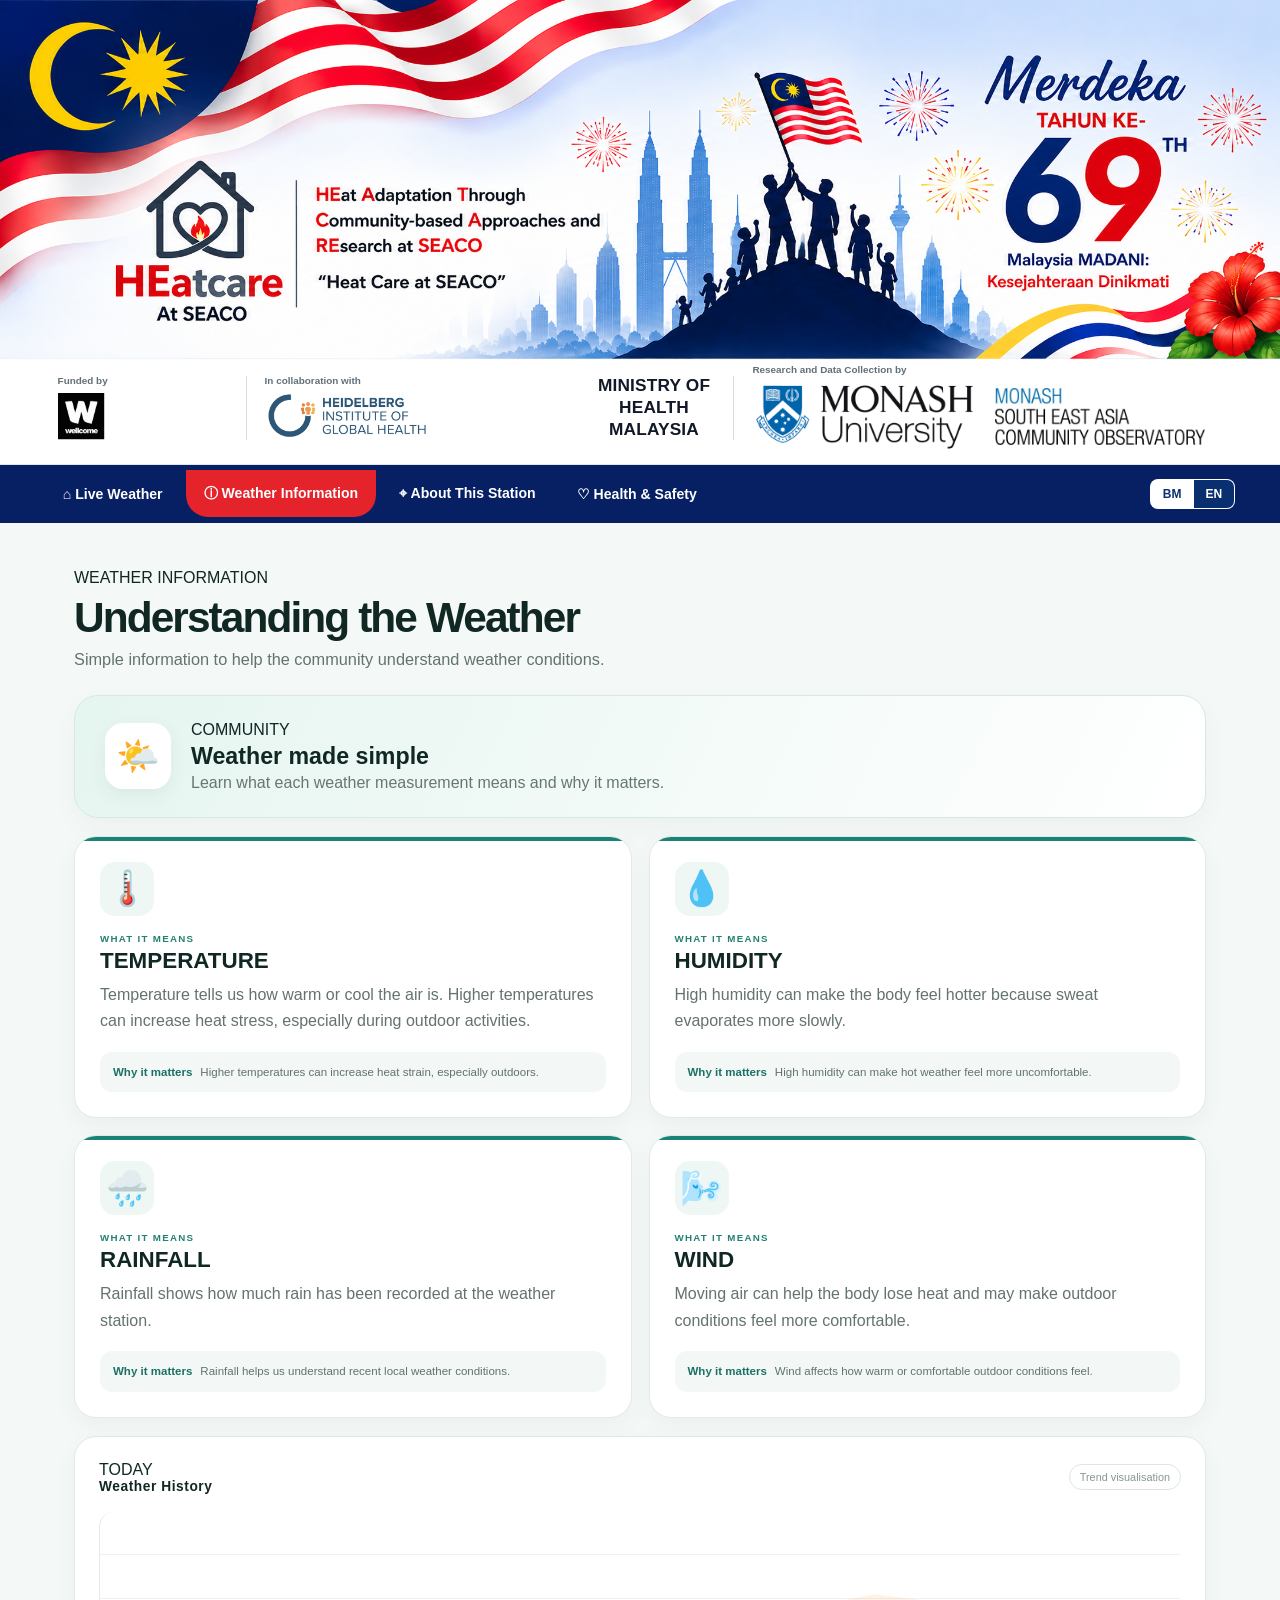
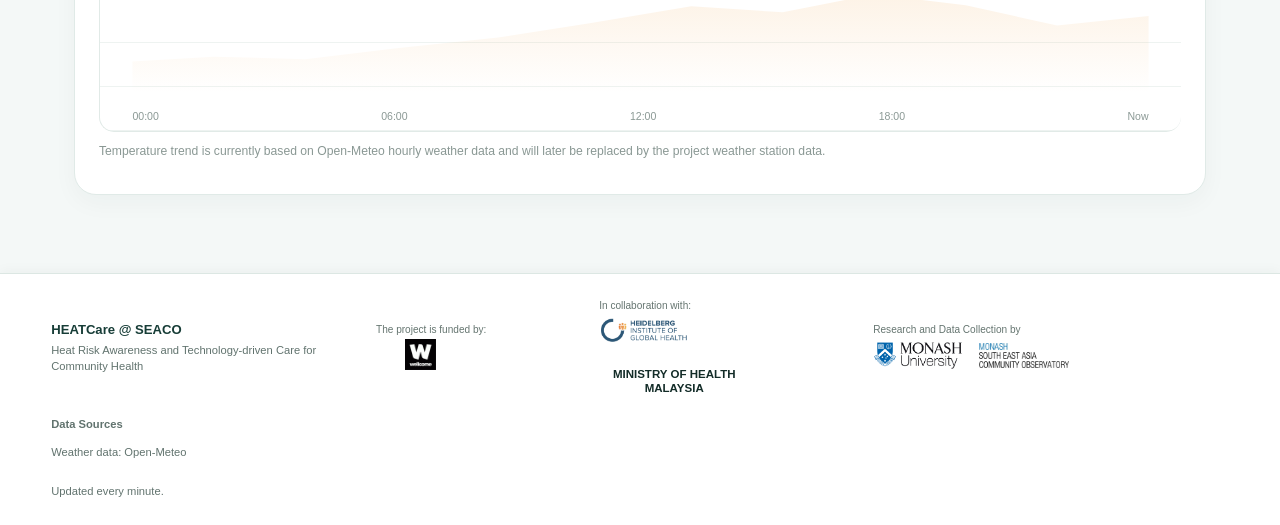
==== commit d0a034dc: "Add files via upload" ====
--- a/information.html
+++ b/information.html
@@ -81,6 +81,12 @@
 <div class="info-chart"><div class="info-chart-line"></div><div class="chart-labels"><span>00:00</span><span>06:00</span><span>12:00</span><span>18:00</span><span data-t="now">Now</span></div></div>
 <p class="muted" data-t="chartNote">Temperature trend is currently based on Open-Meteo hourly weather data and will later be replaced by the project weather station data.</p>
 </section></main>
-<footer><div class="footer-brand"><b>HEATCare @ SEACO</b><span data-t="footerText">Heat Risk Awareness and Technology-driven Care for Community Health</span></div><div class="footer-partner funding"><small data-t="fundedBy">The project is funded by:</small><img alt="Wellcome" class="user-logo footer-wellcome" src="wellcome.svg"/></div><div class="footer-partner collaboration"><small data-t="collab">In collaboration with:</small><div class="user-logos"><img alt="Heidelberg Institute of Global Health" class="user-logo footer-heidelberg" src="heidelberg.svg"/></div></div><div class="footer-note"><span data-t="dataNote">This website provides real-time weather information for Weather Station Sungai Segamat for community use.</span><br/><a href="https://open-meteo.com/" rel="noopener" target="_blank">Open-Meteo</a> · <span data-t="updatedEvery">Updated every 5 minutes.</span></div></footer>
+<footer class="site-footer">
+ <div class="footer-brand"><b>HEATCare @ SEACO</b><span data-t="footerText">Heat Risk Awareness and Technology-driven Care for Community Health</span></div>
+ <div class="footer-partner funding"><small data-t="fundedBy">The project is funded by:</small><img class="user-logo footer-wellcome" src="wellcome.svg" alt="Wellcome Trust"></div>
+ <div class="footer-partner collaboration"><small data-t="collab">In collaboration with:</small><div class="user-logos footer-logo-row"><img class="user-logo footer-heidelberg" src="heidelberg.svg" alt="Heidelberg Institute of Global Health"><span class="footer-kkm" data-t="kkmName">MINISTRY OF HEALTH MALAYSIA</span></div></div>
+ <div class="footer-partner research-footer"><small>Research and Data Collection by</small><div class="user-logos footer-logo-row"><img class="user-logo footer-monash-university" src="monash-university.png" alt="Monash University"><img class="user-logo footer-seaco" src="seaco.png" alt="Monash South East Asia Community Observatory (SEACO)"></div></div>
+ <div class="footer-note"><strong data-t="dataSources">Data Sources</strong><br><span data-t="weatherSource">Weather data: Open-Meteo</span><br><span data-t="updatedEvery">Updated every minute.</span></div>
+</footer>
 <script src="script.js"></script>
 </body></html>
--- a/style.css
+++ b/style.css
@@ -2185,10 +2185,111 @@
   .main-weather>.current{grid-column:1/-1!important;}
 }
 
-/* V20 footer visibility fix */
-footer{background:#fff!important;color:#17322e!important;border:1px solid #e1ebe7!important;box-shadow:0 7px 22px rgba(18,59,53,.08)!important;}
-footer .footer-brand b, footer .footer-brand span, footer small, footer .footer-note, footer .footer-note span, footer .footer-note strong{color:#17322e!important;}
-footer .footer-kkm{color:#17322e!important;}
-footer .footer-note a{color:#087564!important;}
-footer .footer-logo-row{background:#fff!important;}
-@media(max-width:620px){footer{border-radius:18px!important;}}
+
+/* V21 — mobile-first header/footer cleanup */
+.site-footer{background:#fff!important;color:#19302d!important;border-top:1px solid #dce7e3!important;box-shadow:0 -2px 12px rgba(16,39,36,.04)!important;}
+.site-footer b{color:#173d37!important}
+.site-footer span{color:#61736e!important}
+.site-footer small{color:#657570!important}
+.site-footer .footer-note{color:#61736e!important}
+.site-footer .footer-note a{color:#0b6659!important}
+.site-footer .footer-kkm{color:#132c28!important}
+.site-footer .footer-logo-row{align-items:center!important}
+.site-footer .research-footer{min-width:0!important}
+
+/* Keep the partner band compact on phones instead of stacking five large blocks. */
+@media(max-width:700px){
+  .approved-reference-header{
+    aspect-ratio:2170/610!important;
+    background-size:cover!important;
+    background-position:center top!important;
+  }
+  .header-partner-strip{
+    display:grid!important;
+    grid-template-columns:90px minmax(0,1fr)!important;
+    grid-template-areas:
+      "fund collab"
+      "kkm research"!important;
+    align-items:center!important;
+    gap:8px 14px!important;
+    min-height:0!important;
+    padding:10px 14px 12px!important;
+    overflow:hidden!important;
+  }
+  .header-partner-strip>.partner-divider{display:none!important}
+  .header-partner-strip>.partner-funder{grid-area:fund!important;align-items:flex-start!important;min-width:0!important}
+  .header-partner-strip>.partner-collab{grid-area:collab!important;align-items:flex-start!important;min-width:0!important}
+  .header-partner-strip>.partner-kkm{grid-area:kkm!important;align-items:center!important;min-width:0!important;padding:2px 0!important}
+  .header-partner-strip>.partner-research{grid-area:research!important;align-items:flex-start!important;min-width:0!important}
+  .header-partner-strip small{font-size:.55rem!important;margin-bottom:4px!important;white-space:nowrap!important}
+  .partner-funder img{width:58px!important;height:36px!important;object-position:left center!important}
+  .partner-collab img{width:145px!important;height:38px!important;object-position:left center!important}
+  .partner-kkm strong{font-size:.62rem!important;line-height:1.18!important;text-align:left!important}
+  .partner-research-logos{display:flex!important;align-items:center!important;gap:7px!important;max-width:100%!important;overflow:hidden!important}
+  .partner-monash{width:105px!important;height:38px!important;object-fit:contain!important}
+  .partner-seaco{width:95px!important;height:34px!important;object-fit:contain!important}
+
+  .header-partner-strip + .main-nav{
+    min-height:50px!important;
+    padding:0 8px!important;
+    gap:3px!important;
+    overflow-x:auto!important;
+    overflow-y:hidden!important;
+    -webkit-overflow-scrolling:touch!important;
+  }
+  .header-partner-strip + .main-nav a{
+    flex:0 0 auto!important;
+    padding:12px 12px!important;
+    font-size:.72rem!important;
+    border-radius:0 0 17px 17px!important;
+  }
+  .nav-language{flex:0 0 auto!important;margin-left:4px!important}
+
+  /* Don't clip the alert or current-weather content. */
+  .main-weather{gap:10px!important;margin-top:10px!important}
+  .main-weather .current{height:auto!important;min-height:0!important;overflow:visible!important;padding:18px 14px 14px!important}
+  .main-weather .current .weather-icon{font-size:3rem!important}
+  .main-weather .current strong{font-size:3rem!important;line-height:1.02!important}
+  .main-weather .heat-alert{font-size:.64rem!important;line-height:1.35!important;padding:8px 10px!important;margin-top:5px!important;white-space:normal!important;overflow:visible!important}
+
+  /* One-column reading cards, with comfortable tap targets. */
+  .main-weather>.metric-card{min-height:112px!important;height:auto!important;padding:13px 10px!important}
+
+  /* Trend and safety remain separate sections on phone; both stay readable. */
+  .content-grid{grid-template-columns:1fr!important;gap:12px!important}
+  .content-grid .trend-single,.content-grid .safety{grid-column:auto!important}
+  .trend-head{gap:10px!important}
+  .trend-tabs{width:100%!important}
+  .trend-tab{min-height:36px!important}
+
+  /* Unified white footer on every page. */
+  .site-footer{
+    grid-template-columns:1fr 1fr!important;
+    padding:22px 14px!important;
+    gap:18px 14px!important;
+    text-align:left!important;
+  }
+  .site-footer .footer-brand{grid-column:1/-1!important}
+  .site-footer .funding{align-items:flex-start!important}
+  .site-footer .collaboration{align-items:flex-start!important}
+  .site-footer .research-footer{grid-column:1/-1!important;align-items:center!important}
+  .site-footer .footer-note{grid-column:1/-1!important;text-align:left!important;border-top:1px solid #e3ece9!important;padding-top:12px!important}
+  .site-footer .footer-logo-row{justify-content:flex-start!important;gap:10px!important;flex-wrap:wrap!important}
+  .site-footer .footer-wellcome{width:82px!important;height:38px!important}
+  .site-footer .footer-heidelberg{width:125px!important;height:42px!important}
+  .site-footer .footer-monash-university{width:132px!important;height:46px!important}
+  .site-footer .footer-seaco{width:125px!important;height:42px!important}
+  .site-footer .footer-kkm{font-size:.62rem!important;max-width:150px!important;text-align:left!important;line-height:1.25!important}
+}
+
+@media(max-width:420px){
+  .header-partner-strip{grid-template-columns:82px minmax(0,1fr)!important;gap:7px 10px!important;padding:9px 11px 10px!important}
+  .partner-collab img{width:132px!important;height:35px!important}
+  .partner-monash{width:92px!important;height:34px!important}
+  .partner-seaco{width:88px!important;height:31px!important}
+  .partner-kkm strong{font-size:.57rem!important}
+  .header-partner-strip small{font-size:.5rem!important}
+  .header-partner-strip + .main-nav a{padding:11px 10px!important;font-size:.68rem!important}
+  .main-weather .current strong{font-size:2.8rem!important}
+  .main-weather .heat-alert{font-size:.61rem!important}
+}
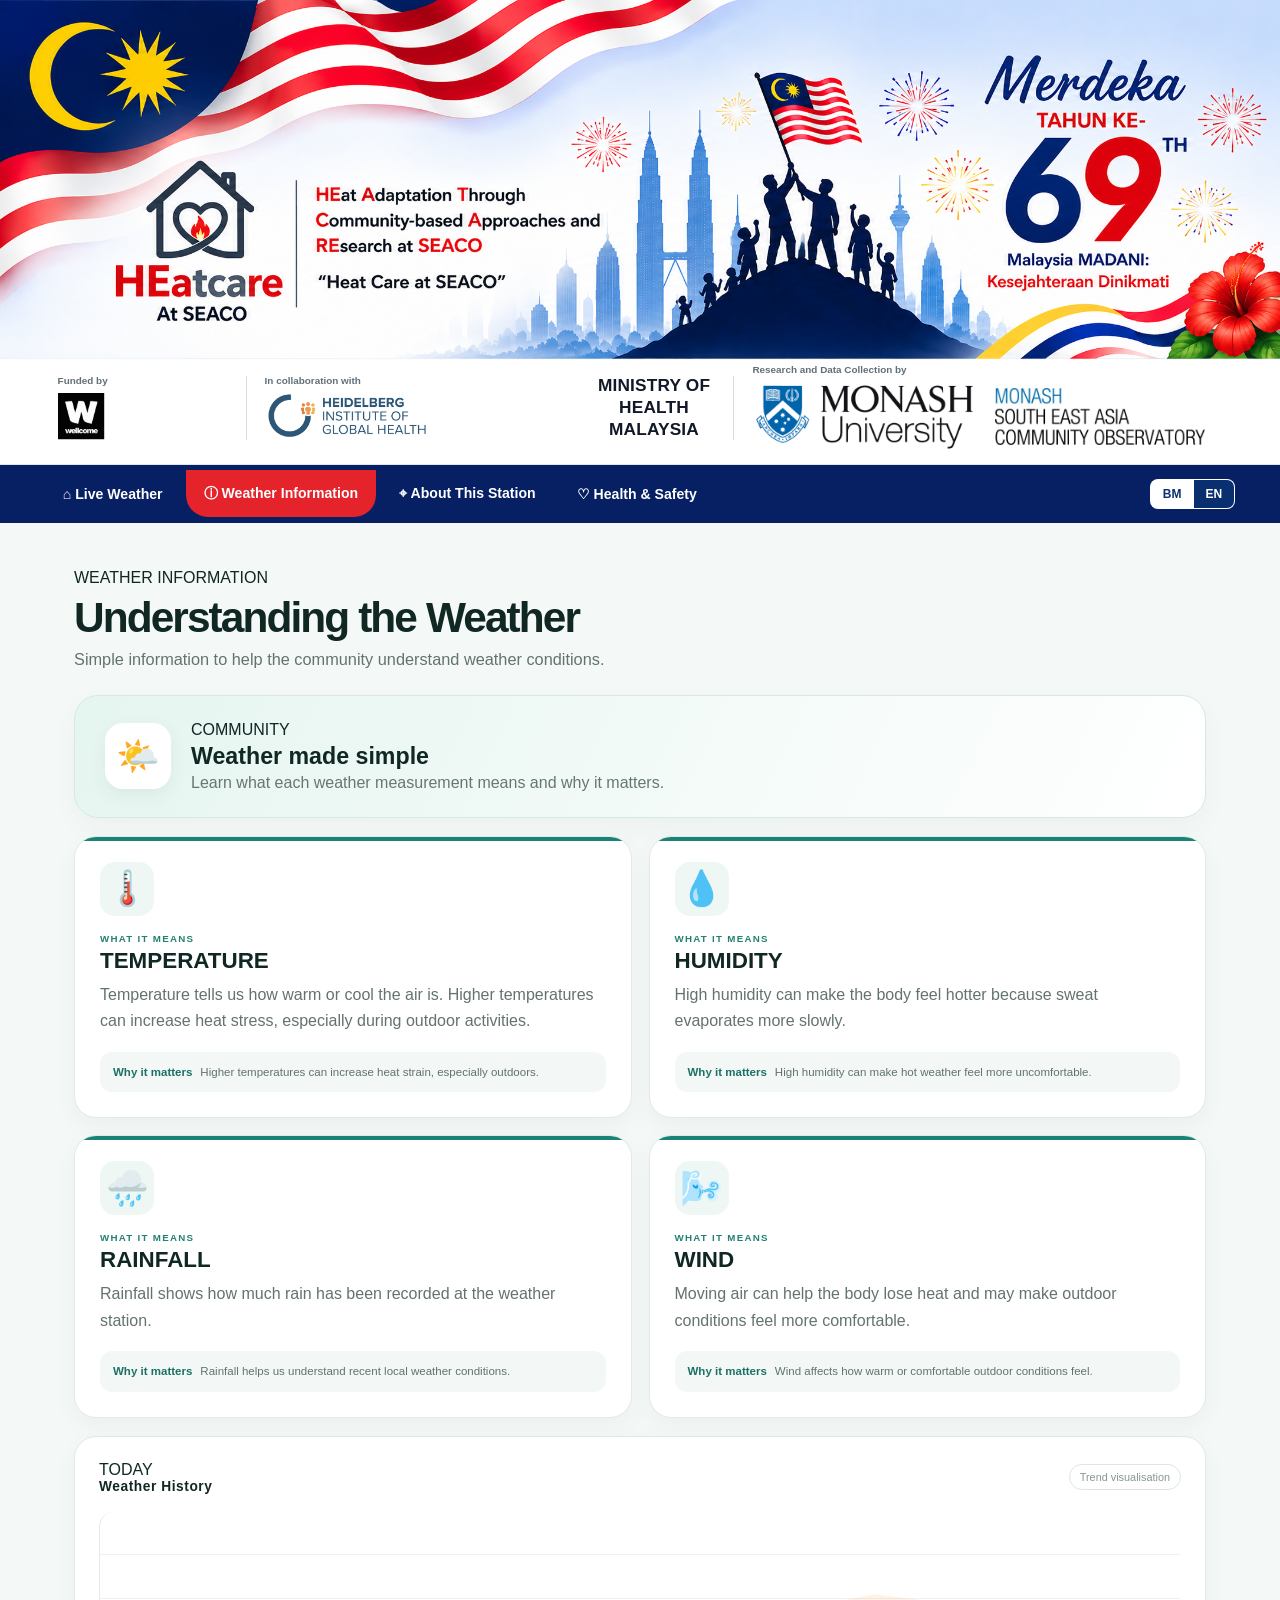
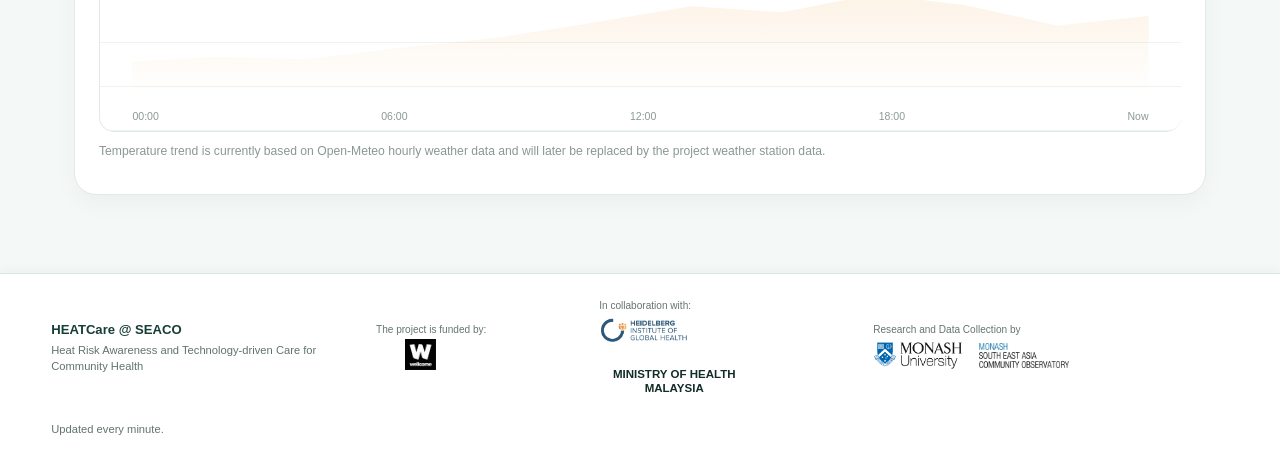
==== commit a6421f9e: "Add files via upload" ====
--- a/information.html
+++ b/information.html
@@ -86,7 +86,7 @@
  <div class="footer-partner funding"><small data-t="fundedBy">The project is funded by:</small><img class="user-logo footer-wellcome" src="wellcome.svg" alt="Wellcome Trust"></div>
  <div class="footer-partner collaboration"><small data-t="collab">In collaboration with:</small><div class="user-logos footer-logo-row"><img class="user-logo footer-heidelberg" src="heidelberg.svg" alt="Heidelberg Institute of Global Health"><span class="footer-kkm" data-t="kkmName">MINISTRY OF HEALTH MALAYSIA</span></div></div>
  <div class="footer-partner research-footer"><small>Research and Data Collection by</small><div class="user-logos footer-logo-row"><img class="user-logo footer-monash-university" src="monash-university.png" alt="Monash University"><img class="user-logo footer-seaco" src="seaco.png" alt="Monash South East Asia Community Observatory (SEACO)"></div></div>
- <div class="footer-note"><strong data-t="dataSources">Data Sources</strong><br><span data-t="weatherSource">Weather data: Open-Meteo</span><br><span data-t="updatedEvery">Updated every minute.</span></div>
+ <div class="footer-note"><span data-t="updatedEvery">Updated every minute.</span></div>
 </footer>
 <script src="script.js"></script>
 </body></html>
--- a/style.css
+++ b/style.css
@@ -2293,3 +2293,139 @@
   .main-weather .current strong{font-size:2.8rem!important}
   .main-weather .heat-alert{font-size:.61rem!important}
 }
+
+
+/* V22 — phone metric cleanup: hide station status and group the three readings in one card */
+.metric-mobile-group{display:contents}
+@media(max-width:700px){
+  .main-weather{grid-template-columns:1fr!important;gap:10px!important}
+  .main-weather>.current{grid-column:1!important}
+  .metric-mobile-group{display:grid!important;grid-template-columns:repeat(3,minmax(0,1fr))!important;gap:0!important;background:#fff!important;border:1px solid #e1ebe7!important;border-radius:18px!important;box-shadow:0 7px 22px #123b350d!important;overflow:hidden!important;padding:4px!important}
+  .metric-mobile-group>.metric-card{display:flex!important;min-height:108px!important;height:108px!important;border:0!important;border-radius:13px!important;box-shadow:none!important;padding:10px 5px!important;background:transparent!important;justify-content:center!important;align-items:center!important}
+  .metric-mobile-group>.metric-card + .metric-card{border-left:1px solid #e5ece9!important}
+  .metric-mobile-group .metric-card>span{font-size:1.55rem!important;line-height:1!important}
+  .metric-mobile-group .metric-card small{font-size:.55rem!important;letter-spacing:.08em!important;margin-top:7px!important}
+  .metric-mobile-group .metric-card strong{font-size:1.22rem!important;margin-top:5px!important;white-space:nowrap!important}
+  .metric-mobile-group .metric-card em{font-size:.56rem!important;margin-top:3px!important;white-space:nowrap!important}
+  .metric-mobile-group .station-status-card{display:none!important}
+}
+@media(max-width:420px){
+  .metric-mobile-group{padding:3px!important;border-radius:16px!important}
+  .metric-mobile-group>.metric-card{min-height:102px!important;height:102px!important;padding:8px 3px!important}
+  .metric-mobile-group .metric-card>span{font-size:1.4rem!important}
+  .metric-mobile-group .metric-card small{font-size:.5rem!important}
+  .metric-mobile-group .metric-card strong{font-size:1.12rem!important}
+  .metric-mobile-group .metric-card em{font-size:.52rem!important}
+}
+
+
+/* V23 — swap the Community Health & Safety panel with the weather readings.
+   Applied to desktop and phone: temperature first, safety second, readings third. */
+@media (min-width:701px){
+  .main-weather{
+    display:grid!important;
+    grid-template-columns:1fr!important;
+    gap:14px!important;
+    max-width:1500px!important;
+    margin-left:auto!important;
+    margin-right:auto!important;
+    align-items:stretch!important;
+  }
+  .main-weather>.current{grid-column:1!important;grid-row:auto!important;order:1!important;width:100%!important;}
+  .main-weather>.safety{grid-column:1!important;grid-row:auto!important;order:2!important;width:100%!important;margin:0!important;}
+  .main-weather>.metric-mobile-group{
+    display:grid!important;
+    grid-template-columns:repeat(4,minmax(0,1fr))!important;
+    gap:12px!important;
+    order:3!important;
+    width:100%!important;
+    min-width:0!important;
+    background:transparent!important;
+    border:0!important;
+    box-shadow:none!important;
+    padding:0!important;
+  }
+  .main-weather>.metric-mobile-group>.metric-card{
+    min-width:0!important;
+    width:100%!important;
+    min-height:190px!important;
+    height:190px!important;
+    border-radius:18px!important;
+    box-shadow:0 7px 24px rgba(18,59,53,.08)!important;
+    padding:16px 12px!important;
+  }
+  .content-grid{
+    grid-template-columns:1fr!important;
+  }
+  .content-grid>.safety{display:none!important;}
+}
+
+@media (max-width:700px){
+  .main-weather{
+    display:grid!important;
+    grid-template-columns:1fr!important;
+    gap:10px!important;
+  }
+  .main-weather>.current{order:1!important;grid-column:1!important;}
+  .main-weather>.safety{
+    order:2!important;
+    grid-column:1!important;
+    width:100%!important;
+    margin:0!important;
+  }
+  .main-weather>.metric-mobile-group{
+    order:3!important;
+    grid-column:1!important;
+  }
+  .content-grid>.safety{display:none!important;}
+}
+
+/* V24 — station information moved into the top online status ribbon */
+.status-station-group{display:flex;flex-direction:column;gap:5px;min-width:0}
+.status-online-line{display:flex;align-items:center;gap:8px}
+.status-station-meta{display:flex;align-items:center;gap:16px;font-size:.78rem;color:#55706b;flex-wrap:wrap}
+.status-station-meta b{color:#173e72}
+@media(max-width:700px){
+ .status-bar{align-items:flex-start!important}
+ .status-station-group{width:100%}
+ .status-online-line{font-size:.82rem}
+ .status-station-meta{gap:6px 12px;font-size:.68rem}
+ .status-station-meta span{white-space:nowrap}
+ .status-bar .datetime-group{width:100%;justify-content:space-between!important;font-size:.68rem}
+}
+
+
+/* V25 — station card now shows the full Station Information content */
+.station-info-card{align-items:center;text-align:center;}
+.station-info-card>span{font-size:1.8rem!important;line-height:1!important}
+.station-info-card>small{font-size:.65rem!important;letter-spacing:.08em!important;margin-top:9px!important;color:#657571!important}
+.station-info-lines{width:100%;display:flex;flex-direction:column;align-items:center;gap:5px;margin-top:6px}
+.station-info-lines p{margin:0;color:#536c66;font-size:.68rem;line-height:1.35}
+.station-info-lines p b{color:#173e72;font-size:.66rem}
+.station-info-lines p span{color:#536c66}
+.station-info-lines .station-online{color:#188b68!important;font-size:1.45rem!important;margin-top:2px}
+@media(max-width:700px){
+ .metric-mobile-group>.station-info-card{min-height:180px!important;height:auto!important;padding:14px 9px!important}
+ .metric-mobile-group>.station-info-card>span{font-size:1.55rem!important}
+ .metric-mobile-group>.station-info-card>small{font-size:.55rem!important;margin-top:7px!important}
+ .station-info-lines{gap:4px;margin-top:5px}
+ .station-info-lines p{font-size:.61rem;line-height:1.3}
+ .station-info-lines p b{font-size:.59rem}
+ .station-info-lines .station-online{font-size:1.35rem!important}
+}
+
+/* Bilingual station video polish */
+.station-video-section{margin-top:22px;padding-top:22px;border-top:1px solid #e5ecea}
+.station-video-section h2{font-size:1.45rem;color:#092f72;margin:6px 0 7px}
+.station-video-section>p{color:#667772;line-height:1.6;max-width:760px;margin:0 0 16px;font-size:.86rem}
+.station-video-card{display:none;background:#f8fbfa;border:1px solid #dfe9e6;border-radius:18px;overflow:hidden;box-shadow:0 7px 20px #123b3508}
+.station-video-card.is-active{display:block}
+.video-frame{position:relative;width:100%;aspect-ratio:16/9;background:#eef3f1;overflow:hidden}
+.video-frame iframe{position:absolute;inset:0;width:100%;height:100%;border:0}
+.video-caption{padding:12px 15px;font-weight:800;color:#183451;font-size:.82rem}
+@media(max-width:700px){
+  .station-video-section{margin-top:18px;padding-top:18px}
+  .station-video-section h2{font-size:1.2rem}
+  .station-video-card{border-radius:15px}
+  .video-caption{padding:10px 12px;font-size:.76rem}
+}
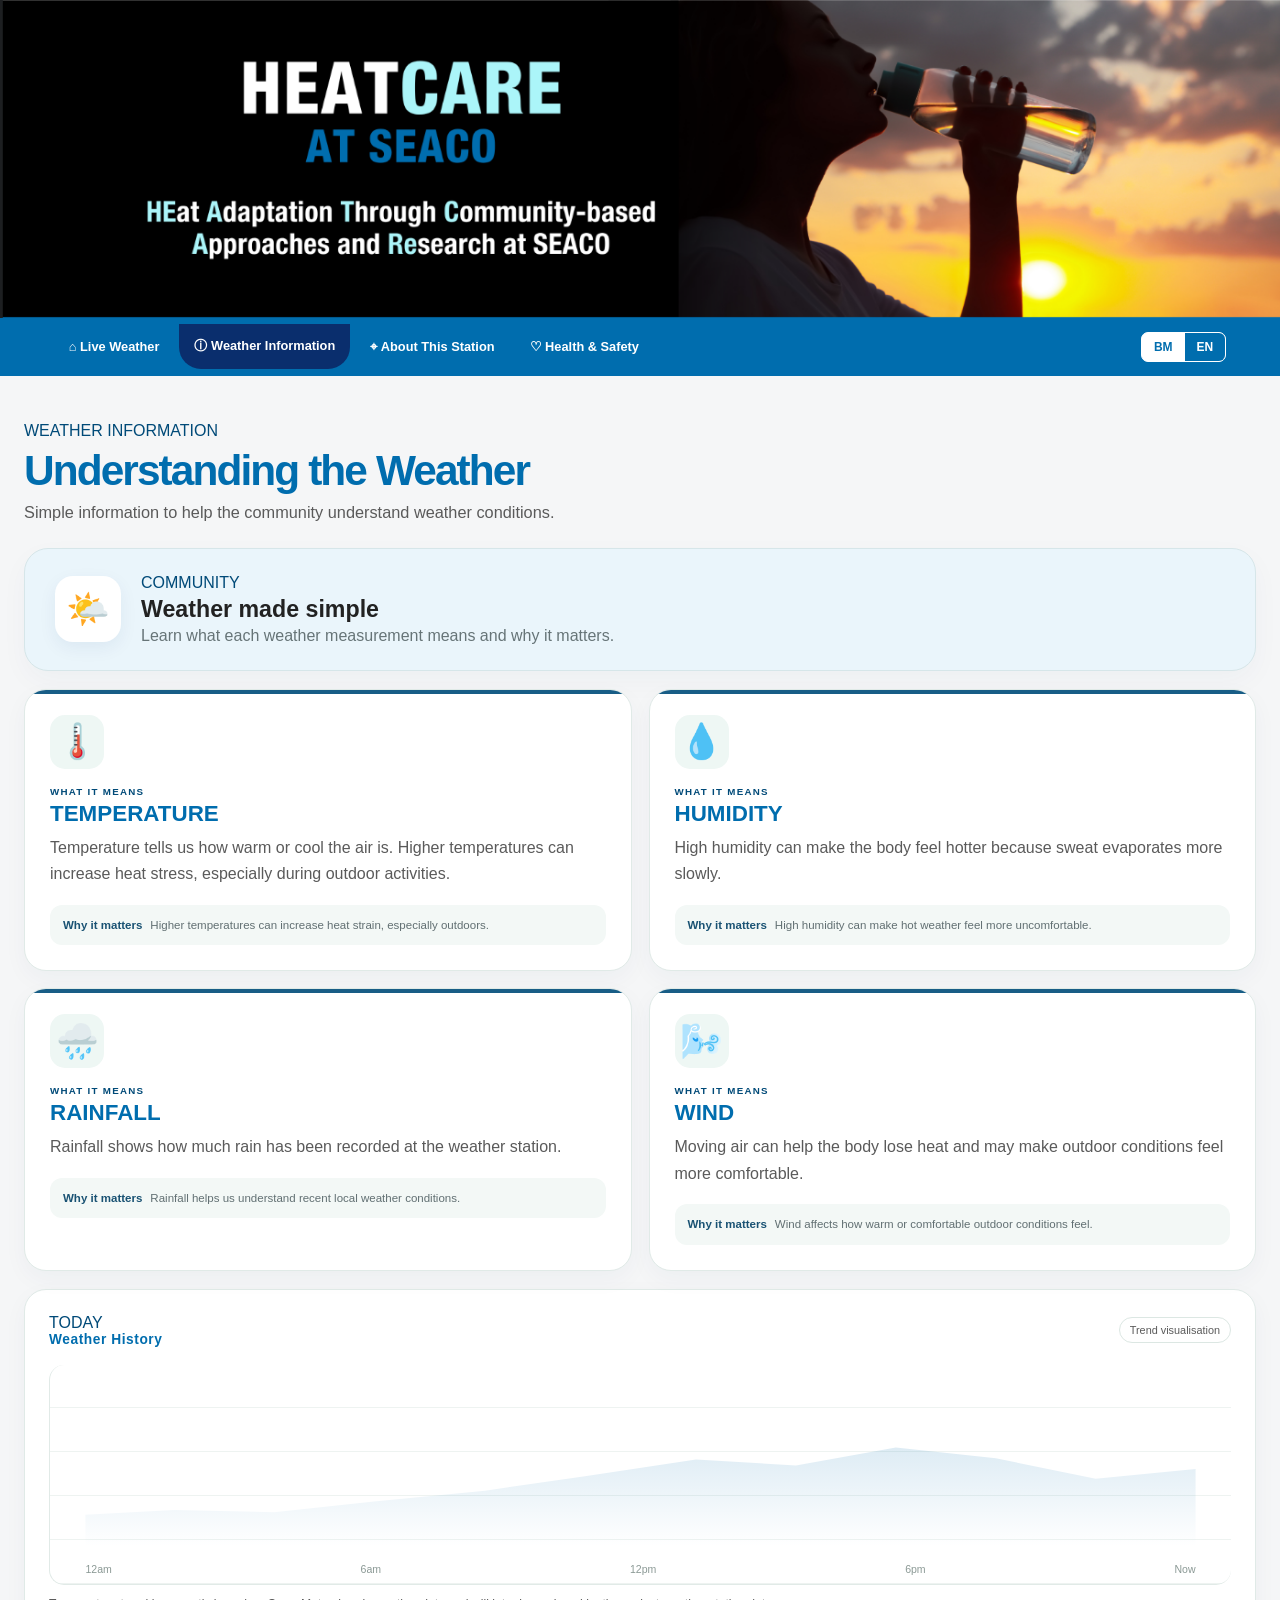
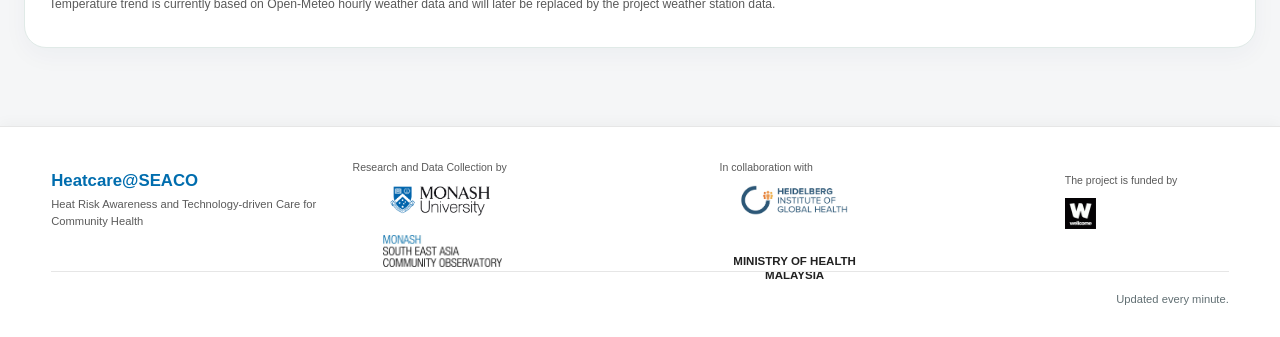
==== commit ecbac610: "Add files via upload" ====
--- a/information.html
+++ b/information.html
@@ -1,7 +1,17 @@
 <!doctype html>
-<html lang="en"><head><meta charset="utf-8"><meta name="viewport" content="width=device-width,initial-scale=1"><title>Weather Information — HEATCare Weather Station</title><link rel="stylesheet" href="style.css"></head><body>
-<div aria-label="HEATcare Merdeka 69 header" class="approved-reference-header"></div>
+<html lang="en"><head><meta charset="utf-8"><link rel="icon" type="image/png" sizes="64x64" href="favicon.png">
+<link rel="apple-touch-icon" href="favicon.png">
+<meta name="viewport" content="width=device-width,initial-scale=1"><title>Weather Information — HEATCare Weather Station</title><link rel="stylesheet" href="style.css"></head><body>
+<div aria-label="Heatcare@SEACO Merdeka 69 header" class="approved-reference-header"></div>
 <section aria-label="Project partners" class="header-partner-strip">
+<div class="partner-research">
+<small data-t="researchBy">Research and Data Collection by</small>
+<div class="partner-research-logos">
+<img alt="Monash University" class="partner-monash" src="monash-university.png"/>
+<img alt="Monash South East Asia Community Observatory (SEACO)" class="partner-seaco" src="seaco.png"/>
+</div>
+</div>
+<div aria-hidden="true" class="partner-divider"></div>
 <div class="partner-funder">
 <small data-t="fundedShort">Funded by</small>
 <img alt="Wellcome Trust" src="wellcome.svg"/>
@@ -13,14 +23,6 @@
 </div>
 <div class="partner-kkm">
 <strong data-t="kkmName" id="kkmName">MINISTRY OF HEALTH MALAYSIA</strong>
-</div>
-<div aria-hidden="true" class="partner-divider"></div>
-<div class="partner-research">
-<small>Research and Data Collection by</small>
-<div class="partner-research-logos">
-<img alt="Monash University" class="partner-monash" src="monash-university.png"/>
-<img alt="Monash South East Asia Community Observatory (SEACO)" class="partner-seaco" src="seaco.png"/>
-</div>
 </div>
 </section>
 <nav aria-label="Main navigation" class="main-nav">
@@ -78,15 +80,35 @@
 <div><div class="eyebrow" data-t="trendLabel">TODAY</div><h2 data-t="history">Weather History</h2></div>
 <span class="history-note" data-t="historyNote">Trend visualisation</span>
 </div>
-<div class="info-chart"><div class="info-chart-line"></div><div class="chart-labels"><span>00:00</span><span>06:00</span><span>12:00</span><span>18:00</span><span data-t="now">Now</span></div></div>
+<div class="info-chart"><div class="info-chart-line"></div><div class="chart-labels"><span>12am</span><span>6am</span><span>12pm</span><span>6pm</span><span data-t="now">Now</span></div></div>
 <p class="muted" data-t="chartNote">Temperature trend is currently based on Open-Meteo hourly weather data and will later be replaced by the project weather station data.</p>
 </section></main>
 <footer class="site-footer">
- <div class="footer-brand"><b>HEATCare @ SEACO</b><span data-t="footerText">Heat Risk Awareness and Technology-driven Care for Community Health</span></div>
- <div class="footer-partner funding"><small data-t="fundedBy">The project is funded by:</small><img class="user-logo footer-wellcome" src="wellcome.svg" alt="Wellcome Trust"></div>
- <div class="footer-partner collaboration"><small data-t="collab">In collaboration with:</small><div class="user-logos footer-logo-row"><img class="user-logo footer-heidelberg" src="heidelberg.svg" alt="Heidelberg Institute of Global Health"><span class="footer-kkm" data-t="kkmName">MINISTRY OF HEALTH MALAYSIA</span></div></div>
- <div class="footer-partner research-footer"><small>Research and Data Collection by</small><div class="user-logos footer-logo-row"><img class="user-logo footer-monash-university" src="monash-university.png" alt="Monash University"><img class="user-logo footer-seaco" src="seaco.png" alt="Monash South East Asia Community Observatory (SEACO)"></div></div>
- <div class="footer-note"><span data-t="updatedEvery">Updated every minute.</span></div>
+  <div class="footer-brand">
+    <b>Heatcare@SEACO</b>
+    <span data-t="footerText">Heat Risk Awareness and Technology-driven Care for Community Health</span>
+  </div>
+  <div class="footer-partner research-footer">
+    <small data-t="researchBy">Research and Data Collection by</small>
+    <div class="footer-logo-row">
+      <img class="user-logo footer-monash-university" src="monash-university.png" alt="Monash University">
+      <img class="user-logo footer-seaco" src="seaco.png" alt="Monash South East Asia Community Observatory (SEACO)">
+    </div>
+  </div>
+  <div class="footer-partner collaboration">
+    <small data-t="collab">In collaboration with</small>
+    <div class="footer-logo-row">
+      <img class="user-logo footer-heidelberg" src="heidelberg.svg" alt="Heidelberg Institute of Global Health">
+      <span class="footer-kkm" data-t="kkmName">MINISTRY OF HEALTH MALAYSIA</span>
+    </div>
+  </div>
+  <div class="footer-partner funding">
+    <small data-t="fundedBy">The project is funded by</small>
+    <img class="user-logo footer-wellcome" src="wellcome.svg" alt="Wellcome Trust">
+  </div>
+  <div class="footer-note">
+    <span data-t="updatedEvery">Updated every minute.</span>
+  </div>
 </footer>
 <script src="script.js"></script>
 </body></html>
--- a/style.css
+++ b/style.css
@@ -1,14 +1,14 @@
-*{box-sizing:border-box}body{margin:0;font-family:Inter,Segoe UI,Arial,sans-serif;background:#f4f8f7;color:#102724}.site-header{min-height:112px;display:flex;align-items:center;justify-content:space-between;gap:22px;padding:14px 3.5%;background:linear-gradient(110deg,#fff 45%,#eef7f3);border-bottom:1px solid #dfe9e5}.brand-area{display:flex;align-items:center;gap:13px;min-width:350px}.logo{width:102px;height:86px;object-fit:contain}.station-title{display:flex;flex-direction:column;gap:7px}.station-title b{font-size:1.7rem}.station-title span{font-size:.92rem;color:#536863;font-weight:650}.live-badge{background:#e5f6ef;color:#157766;border-radius:18px;padding:7px 11px;font-size:.72rem;font-weight:800}.live-badge i{display:inline-block;width:7px;height:7px;background:#22a67f;border-radius:50%;margin-right:5px}.header-centre{display:flex;flex-direction:column;text-align:center;max-width:300px}.header-centre b{font-size:1rem;color:#176d61}.header-centre span{font-size:.72rem;color:#74837f;margin-top:5px;line-height:1.4}.sponsor-area{display:flex;align-items:center;gap:18px}.sponsor-area>div>small,footer small{display:block;font-size:.63rem;color:#6e7c78;margin-bottom:4px}.sponsor-area img{max-width:88px;max-height:30px;object-fit:contain}.mini-logos{display:flex;align-items:center;gap:9px}.mini-logos img{max-width:88px!important;max-height:30px!important}.lang{white-space:nowrap}.lang button{border:1px solid #cbd9d5;background:#fff;border-radius:20px;padding:8px 11px;margin-left:3px;cursor:pointer}.lang button.active{background:#123b35;color:#fff}.main-nav{display:flex;gap:6px;background:#064f45;padding:8px 3.5%}.main-nav a{color:#e9f5f1;text-decoration:none;padding:11px 15px;border-radius:10px;font-size:.82rem;font-weight:700}.main-nav a.active{background:#087564}.status-bar{background:#fff;border-radius:14px;box-shadow:0 5px 20px #123b350d;display:flex;justify-content:flex-end;gap:45px;padding:13px 20px;margin-bottom:14px}.status-bar div{display:flex;gap:10px;align-items:center}.status-bar span{font-size:.68rem;color:#73827e}.status-bar b{font-size:.75rem}.online{color:#1a8b6f}.main-weather{display:grid;grid-template-columns:2.25fr repeat(4,1fr);gap:10px}.current,.metric-card{background:#fff;border:1px solid #e1ebe7;border-radius:20px;box-shadow:0 7px 22px #123b350d}.current{padding:25px 25px 18px;display:grid;grid-template-columns:auto 1fr;gap:8px 18px;align-items:center}.weather-icon{font-size:4.2rem;grid-row:span 2}.overline{font-size:.65rem;letter-spacing:.13em;color:#247b6e;font-weight:800}.current strong{display:block;font-size:4rem;letter-spacing:-.07em;line-height:1}.current p{margin:5px 0 0;color:#53635e}.current p b{color:#e33c35}.condition{grid-column:2;display:flex;gap:10px;font-size:.77rem;color:#5c6d68}.condition b{color:#e24a3f}.divider{color:#bdc9c5}.heat-alert{grid-column:1/-1;background:#fff4dc;border:1px solid #f1dfb5;border-radius:10px;padding:9px 11px;font-size:.7rem;color:#775616;margin-top:3px}.metric-card{padding:18px 15px;display:flex;flex-direction:column;justify-content:center;min-height:185px}.metric-card>span{font-size:1.8rem}.metric-card small{font-size:.65rem;letter-spacing:.1em;font-weight:800;color:#657571;margin-top:9px}.metric-card strong{font-size:1.65rem;margin-top:7px}.metric-card em{font-style:normal;font-size:.68rem;color:#237b6f;margin-top:4px}.heat-index strong{color:#d55b2b}.content-grid{display:grid;grid-template-columns:1.2fr 1fr;gap:14px;margin-top:14px}.panel{background:#fff;border:1px solid #e0eae7;border-radius:19px;padding:18px;box-shadow:0 7px 22px #123b350d}.panel-head{display:flex;justify-content:space-between;align-items:center}.panel-head h2{font-size:.86rem;margin:0;letter-spacing:.04em}.panel-head select{border:1px solid #d5e1dd;border-radius:14px;padding:5px 9px;background:#fff}.big-chart{height:260px;position:relative;margin-top:15px;border-left:1px solid #dfe8e5;border-bottom:1px solid #dfe8e5;background:repeating-linear-gradient(0deg,#eef3f1 0,#eef3f1 1px,transparent 1px,transparent 48px)}.ylabels{position:absolute;left:-24px;top:0;height:210px;display:flex;flex-direction:column;justify-content:space-between;color:#8a9894;font-size:.65rem}.xlabels{position:absolute;left:0;right:0;bottom:-18px;display:flex;justify-content:space-between;color:#8a9894;font-size:.62rem}.area-line{position:absolute;left:4%;right:3%;top:54px;height:150px;background:linear-gradient(180deg,#f7a43d30,transparent);clip-path:polygon(0 72%,4% 76%,10% 78%,18% 78%,25% 68%,32% 53%,40% 40%,48% 28%,56% 18%,64% 21%,72% 14%,80% 30%,88% 44%,96% 52%,100% 55%,100% 100%,0 100%);border-bottom:3px solid #ed8a24}.now-label{position:absolute;left:48%;top:42px;background:#fff;border:1px solid #f28d2b;border-radius:9px;padding:6px 9px;color:#e87918;box-shadow:0 4px 10px #e8791820}.now-label b{display:block;font-size:.9rem}.now-label small{font-size:.6rem;color:#667}.safety{background:#fff}.safety h2{color:#147664}.safety-grid{display:grid;grid-template-columns:repeat(4,1fr);gap:9px;margin-top:16px}.safety-grid>div{padding:12px 9px;border-radius:14px;text-align:center}.safety-grid>div:nth-child(1){background:#eef8ff}.safety-grid>div:nth-child(2){background:#eef9f0}.safety-grid>div:nth-child(3){background:#fff7e7}.safety-grid>div:nth-child(4){background:#fff0f0}.safety-grid i{font-style:normal;font-size:1.8rem;display:block}.safety-grid b{display:block;font-size:.73rem;margin-top:6px}.safety-grid p{font-size:.62rem;line-height:1.45;color:#687772}.info-strip{margin-top:12px;padding:9px 11px;background:#e9f7f3;border-radius:10px;font-size:.66rem;color:#41615a;display:flex;gap:7px;align-items:center}.info-strip a{margin-left:auto;color:#167568;border:1px solid #8ac4b7;border-radius:14px;padding:5px 8px;text-decoration:none}.lower{grid-template-columns:2fr 1fr}.forecast-row{display:grid;grid-template-columns:repeat(5,1fr);margin-top:14px}.forecast-day{text-align:center;border-left:1px solid #e4ece9;padding:6px}.forecast-day:first-child{border:0}.forecast-day span{display:block;font-size:1.8rem;margin:8px 0}.forecast-day strong{display:block;font-size:.8rem}.forecast-day small{font-size:.62rem;color:#74827e}.today{background:#f0f8f5;border-radius:12px}.station-card p{font-size:.76rem;line-height:1.5;color:#667671}.station-card b{font-size:.72rem}footer{margin-top:18px;background:#064f45;color:#e8f4f1;padding:22px 4%;display:grid;grid-template-columns:1.2fr .8fr 1fr 1.4fr;gap:20px;align-items:center;font-size:.7rem}footer b{display:block;font-size:.82rem}footer span{display:block;color:#b8d4cd;margin-top:5px;line-height:1.45}footer img{max-width:90px;max-height:32px;object-fit:contain}.footer-note{color:#b8d4cd;line-height:1.6}.footer-note a{color:#fff}@media(max-width:1050px){.site-header{flex-wrap:wrap}.header-centre{order:3;width:100%;max-width:none}.sponsor-area{margin-left:auto}.main-weather{grid-template-columns:1.8fr repeat(2,1fr)}.content-grid{grid-template-columns:1fr}.lower{grid-template-columns:1fr}}@media(max-width:700px){.site-header{align-items:flex-start}.brand-area{min-width:0}.logo{width:82px;height:72px}.station-title b{font-size:1.3rem}.sponsor-area{width:100%;justify-content:space-between}.main-weather{grid-template-columns:1fr 1fr}.current{grid-column:1/-1}.safety-grid{grid-template-columns:1fr 1fr}.forecast-row{overflow-x:auto}.forecast-day{min-width:105px}footer{grid-template-columns:1fr 1fr}.status-bar{justify-content:space-between;gap:10px}.main-nav{overflow-x:auto;white-space:nowrap}}@media(max-width:450px){.main-weather{grid-template-columns:1fr}.current{grid-column:auto}.current strong{font-size:3.3rem}.header-centre{display:none}.lang button{padding:7px 8px}.safety-grid{grid-template-columns:1fr 1fr}footer{grid-template-columns:1fr}}
+*{box-sizing:border-box}body{margin:0;font-family:"Helvetica Neue","Arial Narrow","Roboto",Arial,sans-serif;background:#f4f8f7;color:#102724}.site-header{min-height:112px;display:flex;align-items:center;justify-content:space-between;gap:22px;padding:14px 3.5%;background:linear-gradient(110deg,#fff 45%,#eef7f3);border-bottom:1px solid #dfe9e5}.brand-area{display:flex;align-items:center;gap:13px;min-width:350px}.logo{width:102px;height:86px;object-fit:contain}.station-title{display:flex;flex-direction:column;gap:7px}.station-title b{font-size:1.7rem}.station-title span{font-size:.92rem;color:#526369;font-weight:650}.live-badge{background:#e5f5f6;color:#135779;border-radius:18px;padding:7px 11px;font-size:.72rem;font-weight:800}.live-badge i{display:inline-block;width:7px;height:7px;background:#1f8ca9;border-radius:50%;margin-right:5px}.header-centre{display:flex;flex-direction:column;text-align:center;max-width:300px}.header-centre b{font-size:1rem;color:#154e6f}.header-centre span{font-size:.72rem;color:#74837f;margin-top:5px;line-height:1.4}.sponsor-area{display:flex;align-items:center;gap:18px}.sponsor-area>div>small,footer small{display:block;font-size:.63rem;color:#6e7c78;margin-bottom:4px}.sponsor-area img{max-width:88px;max-height:30px;object-fit:contain}.mini-logos{display:flex;align-items:center;gap:9px}.mini-logos img{max-width:88px!important;max-height:30px!important}.lang{white-space:nowrap}.lang button{border:1px solid #cbd9d5;background:#fff;border-radius:20px;padding:8px 11px;margin-left:3px;cursor:pointer}.lang button.active{background:#0a2e6d;color:#fff}.main-nav{display:flex;gap:6px;background:#043451;padding:8px 3.5%}.main-nav a{color:#e9f5f1;text-decoration:none;padding:11px 15px;border-radius:10px;font-size:.82rem;font-weight:700}.main-nav a.active{background:#054f78}.status-bar{background:#fff;border-radius:14px;box-shadow:0 5px 20px #0a2e6d0d;display:flex;justify-content:flex-end;gap:45px;padding:13px 20px;margin-bottom:14px}.status-bar div{display:flex;gap:10px;align-items:center}.status-bar span{font-size:.68rem;color:#73827e}.status-bar b{font-size:.75rem}.online{color:#006dae}.main-weather{display:grid;grid-template-columns:2.25fr repeat(4,1fr);gap:10px}.current,.metric-card{background:#fff;border:1px solid #e1ebe7;border-radius:20px;box-shadow:0 7px 22px #0a2e6d0d}.current{padding:25px 25px 18px;display:grid;grid-template-columns:auto 1fr;gap:8px 18px;align-items:center}.weather-icon{font-size:4.2rem;grid-row:span 2}.overline{font-size:.65rem;letter-spacing:.13em;color:#225c7d;font-weight:800}.current strong{display:block;font-size:4rem;letter-spacing:-.07em;line-height:1}.current p{margin:5px 0 0;color:#536063}.current p b{color:#e33c35}.condition{grid-column:2;display:flex;gap:10px;font-size:.77rem;color:#5c6a6d}.condition b{color:#e24a3f}.divider{color:#bdc9c5}.heat-alert{grid-column:1/-1;background:#fff4dc;border:1px solid #f1dfb5;border-radius:10px;padding:9px 11px;font-size:.7rem;color:#775616;margin-top:3px}.metric-card{padding:18px 15px;display:flex;flex-direction:column;justify-content:center;min-height:185px}.metric-card>span{font-size:1.8rem}.metric-card small{font-size:.65rem;letter-spacing:.1em;font-weight:800;color:#657175;margin-top:9px}.metric-card strong{font-size:1.65rem;margin-top:7px}.metric-card em{font-style:normal;font-size:.68rem;color:#215b7d;margin-top:4px}.heat-index strong{color:#d55b2b}.content-grid{display:grid;grid-template-columns:1.2fr 1fr;gap:14px;margin-top:14px}.panel{background:#fff;border:1px solid #e0eae7;border-radius:19px;padding:18px;box-shadow:0 7px 22px #0a2e6d0d}.panel-head{display:flex;justify-content:space-between;align-items:center}.panel-head h2{font-size:.86rem;margin:0;letter-spacing:.04em}.panel-head select{border:1px solid #d5e1dd;border-radius:14px;padding:5px 9px;background:#fff}.big-chart{height:260px;position:relative;margin-top:15px;border-left:1px solid #dfe8e5;border-bottom:1px solid #dfe8e5;background:repeating-linear-gradient(0deg,#eef3f1 0,#eef3f1 1px,transparent 1px,transparent 48px)}.ylabels{position:absolute;left:-24px;top:0;height:210px;display:flex;flex-direction:column;justify-content:space-between;color:#8a9894;font-size:.65rem}.xlabels{position:absolute;left:0;right:0;bottom:-18px;display:flex;justify-content:space-between;color:#8a9894;font-size:.62rem}.area-line{position:absolute;left:4%;right:3%;top:54px;height:150px;background:linear-gradient(180deg,#f7a43d30,transparent);clip-path:polygon(0 72%,4% 76%,10% 78%,18% 78%,25% 68%,32% 53%,40% 40%,48% 28%,56% 18%,64% 21%,72% 14%,80% 30%,88% 44%,96% 52%,100% 55%,100% 100%,0 100%);border-bottom:3px solid #006DAE}.now-label{position:absolute;left:48%;top:42px;background:#fff;border:1px solid #f28d2b;border-radius:9px;padding:6px 9px;color:#e87918;box-shadow:0 4px 10px #e8791820}.now-label b{display:block;font-size:.9rem}.now-label small{font-size:.6rem;color:#667}.safety{background:#fff}.safety h2{color:#125778}.safety-grid{display:grid;grid-template-columns:repeat(4,1fr);gap:9px;margin-top:16px}.safety-grid>div{padding:12px 9px;border-radius:14px;text-align:center}.safety-grid>div:nth-child(1){background:#eaf3fb}.safety-grid>div:nth-child(2){background:#eaf3fb}.safety-grid>div:nth-child(3){background:#eaf3fb}.safety-grid>div:nth-child(4){background:#eaf3fb}.safety-grid i{font-style:normal;font-size:1.8rem;display:block}.safety-grid b{display:block;font-size:.73rem;margin-top:6px}.safety-grid p{font-size:.62rem;line-height:1.45;color:#687772}.info-strip{margin-top:12px;padding:9px 11px;background:#eaf3fb;border-radius:10px;font-size:.66rem;color:#405862;display:flex;gap:7px;align-items:center}.info-strip a{margin-left:auto;color:#145277;border:1px solid #89b4c5;border-radius:14px;padding:5px 8px;text-decoration:none}.lower{grid-template-columns:2fr 1fr}.forecast-row{display:grid;grid-template-columns:repeat(5,1fr);margin-top:14px}.forecast-day{text-align:center;border-left:1px solid #e4ece9;padding:6px}.forecast-day:first-child{border:0}.forecast-day span{display:block;font-size:1.8rem;margin:8px 0}.forecast-day strong{display:block;font-size:.8rem}.forecast-day small{font-size:.62rem;color:#74827e}.today{background:#eaf3fb;border-radius:12px}.station-card p{font-size:.76rem;line-height:1.5;color:#667376}.station-card b{font-size:.72rem}footer{margin-top:18px;background:#043451;color:#e8f4f1;padding:22px 4%;display:grid;grid-template-columns:1.2fr .8fr 1fr 1.4fr;gap:20px;align-items:center;font-size:.7rem}footer b{display:block;font-size:.82rem}footer span{display:block;color:#b7cdd5;margin-top:5px;line-height:1.45}footer img{max-width:90px;max-height:32px;object-fit:contain}.footer-note{color:#b7cdd5;line-height:1.6}.footer-note a{color:#fff}@media(max-width:1050px){.site-header{flex-wrap:wrap}.header-centre{order:3;width:100%;max-width:none}.sponsor-area{margin-left:auto}.main-weather{grid-template-columns:1.8fr repeat(2,1fr)}.content-grid{grid-template-columns:1fr}.lower{grid-template-columns:1fr}}@media(max-width:700px){.site-header{align-items:flex-start}.brand-area{min-width:0}.logo{width:82px;height:72px}.station-title b{font-size:1.3rem}.sponsor-area{width:100%;justify-content:space-between}.main-weather{grid-template-columns:1fr 1fr}.current{grid-column:1/-1}.safety-grid{grid-template-columns:1fr 1fr}.forecast-row{overflow-x:auto}.forecast-day{min-width:105px}footer{grid-template-columns:1fr 1fr}.status-bar{justify-content:space-between;gap:10px}.main-nav{overflow-x:auto;white-space:nowrap}}@media(max-width:450px){.main-weather{grid-template-columns:1fr}.current{grid-column:auto}.current strong{font-size:3.3rem}.header-centre{display:none}.lang button{padding:7px 8px}.safety-grid{grid-template-columns:1fr 1fr}footer{grid-template-columns:1fr}}
 
 html,body{width:100%;max-width:100%;overflow-x:hidden}
 main,.site-header,.main-nav,footer{max-width:100%;min-width:0}
 .main-weather,.content-grid,.lower{min-width:0}
 .main-weather>*,.content-grid>*{min-width:0}
 .partner-block{display:flex;flex-direction:column;align-items:flex-start;gap:4px}
-.partner-name{font-size:.88rem;font-weight:800;letter-spacing:.01em;color:#153d37}
+.partner-name{font-size:.88rem;font-weight:800;letter-spacing:.01em;color:#142f3e}
 .partner-name.wellcome{font-size:1.05rem;color:#222}
 .partner-names{display:flex;align-items:center;gap:10px}
-.partner-names span{font-weight:800;font-size:.76rem;color:#234c45;white-space:nowrap}
+.partner-names span{font-weight:800;font-size:.76rem;color:#223e4d;white-space:nowrap}
 .footer-partner .partner-name{display:block;margin-top:4px}
 footer .partner-names{margin-top:4px}
 .current{overflow:hidden}
@@ -72,39 +72,39 @@
 .monash-university-logo{width:112px;height:44px}
 .partner-block small{letter-spacing:.02em}
 
-.station-story{background:#fff;border:1px solid #dfe9e6;border-radius:24px;padding:28px 30px;margin-bottom:18px;box-shadow:0 8px 24px #123b350a}
+.station-story{background:#fff;border:1px solid #dfe9e6;border-radius:24px;padding:28px 30px;margin-bottom:18px;box-shadow:0 8px 24px #0a2e6d0a}
 .station-story-head{display:flex;align-items:center;justify-content:space-between;gap:24px;border-bottom:1px solid #e5ecea;padding-bottom:20px;margin-bottom:18px}
-.station-story-head h2{font-size:1.7rem;margin:5px 0 7px;color:#092f72}.station-story-head p{margin:0;color:#64746f;line-height:1.55;max-width:780px}
+.station-story-head h2{font-size:1.7rem;margin:5px 0 7px;color:#092f72}.station-story-head p{margin:0;color:#647174;line-height:1.55;max-width:780px}
 .station-badge{min-width:76px;height:76px;border-radius:22px;background:#eef6ff;display:grid;place-items:center;font-size:2rem}
 .station-story-grid{display:grid;grid-template-columns:1fr 1fr;gap:16px}
 .station-story-grid article{background:#f8fbfa;border:1px solid #e3ece9;border-radius:17px;padding:19px 20px}
-.station-number{font-size:.67rem;font-weight:900;letter-spacing:.1em;color:#e5232b;margin-bottom:7px}
-.station-story-grid h3{font-size:1.02rem;color:#092f72;margin:0 0 7px}.station-story-grid p{font-size:.82rem;color:#667772;line-height:1.6;margin:0}
+.station-number{font-size:.67rem;font-weight:900;letter-spacing:.1em;color:#0a2e6d;margin-bottom:7px}
+.station-story-grid h3{font-size:1.02rem;color:#092f72;margin:0 0 7px}.station-story-grid p{font-size:.82rem;color:#667477;line-height:1.6;margin:0}
 .station-community-note{display:flex;align-items:flex-start;gap:12px;background:#fff7df;border:1px solid #f1df9d;border-radius:16px;padding:15px 17px;margin-top:16px}.station-community-note span{font-size:1.35rem}.station-community-note p{margin:0;color:#715b2c;font-size:.8rem;line-height:1.55}.station-community-note b{color:#5c461e}
 @media(max-width:700px){.station-story{padding:22px 18px}.station-story-head{align-items:flex-start}.station-badge{min-width:58px;height:58px;font-size:1.5rem}.station-story-grid{grid-template-columns:1fr}}
 
 .info-main{max-width:1180px;margin:auto;padding:38px 24px 60px}
 .info-hero{padding:8px 0 26px}
 .info-hero h1{font-size:2.65rem;letter-spacing:-.045em;margin:7px 0 8px}
-.info-hero p{font-size:1.02rem;color:#63736e;margin:0;max-width:720px}
-.info-banner{display:flex;align-items:center;gap:20px;background:linear-gradient(115deg,#e5f5f0,#fff);border:1px solid #d6e9e3;border-radius:24px;padding:25px 30px;margin-bottom:18px;box-shadow:0 10px 28px #123b3509}
-.banner-icon{width:66px;height:66px;border-radius:18px;background:#fff;display:grid;place-items:center;font-size:2.2rem;box-shadow:0 6px 18px #123b3510}
-.info-banner h2{font-size:1.45rem;margin:4px 0}.info-banner p{margin:0;color:#667772}
+.info-hero p{font-size:1.02rem;color:#637073;margin:0;max-width:720px}
+.info-banner{display:flex;align-items:center;gap:20px;background:linear-gradient(115deg,#e5f2f5,#fff);border:1px solid #d6e6e9;border-radius:24px;padding:25px 30px;margin-bottom:18px;box-shadow:0 10px 28px #0a2e6d09}
+.banner-icon{width:66px;height:66px;border-radius:18px;background:#fff;display:grid;place-items:center;font-size:2.2rem;box-shadow:0 6px 18px #0a2e6d10}
+.info-banner h2{font-size:1.45rem;margin:4px 0}.info-banner p{margin:0;color:#667477}
 .info-cards{display:grid;grid-template-columns:1fr 1fr;gap:17px}
-.info-card{background:#fff;border:1px solid #e0eae7;border-radius:22px;padding:25px;box-shadow:0 8px 24px #123b350a;position:relative;overflow:hidden}
-.info-card:before{content:"";position:absolute;left:0;top:0;width:100%;height:4px;background:#1b8375}
+.info-card{background:#fff;border:1px solid #e0eae7;border-radius:22px;padding:25px;box-shadow:0 8px 24px #0a2e6d0a;position:relative;overflow:hidden}
+.info-card:before{content:"";position:absolute;left:0;top:0;width:100%;height:4px;background:#185d86}
 .info-icon{font-size:2.15rem;width:54px;height:54px;display:grid;place-items:center;border-radius:15px;background:#eef7f4}
-.info-card-tag{font-size:.61rem;letter-spacing:.13em;font-weight:800;color:#238173;margin-top:17px}
-.info-card h2{font-size:1.4rem;margin:4px 0 8px}.info-card p{color:#63736e;line-height:1.65;margin:0}
-.why{display:flex;gap:8px;margin-top:17px;padding:12px 13px;border-radius:12px;background:#f3f8f6;font-size:.72rem;color:#61726d;line-height:1.45}
-.why b{color:#1b7165;white-space:nowrap}
-.heat-guide{display:flex;justify-content:space-between;gap:30px;align-items:center;margin-top:18px;background:#0a5a4f;color:#fff;border-radius:22px;padding:25px 28px}
-.heat-guide .eyebrow{color:#a8ddd3}.heat-guide h2{margin:4px 0;font-size:1.4rem}.heat-guide p{margin:0;color:#cce4df;max-width:650px;line-height:1.55}
+.info-card-tag{font-size:.61rem;letter-spacing:.13em;font-weight:800;color:#216083;margin-top:17px}
+.info-card h2{font-size:1.4rem;margin:4px 0 8px}.info-card p{color:#637073;line-height:1.65;margin:0}
+.why{display:flex;gap:8px;margin-top:17px;padding:12px 13px;border-radius:12px;background:#f3f8f6;font-size:.72rem;color:#616f72;line-height:1.45}
+.why b{color:#195273;white-space:nowrap}
+.heat-guide{display:flex;justify-content:space-between;gap:30px;align-items:center;margin-top:18px;background:#083d5c;color:#fff;border-radius:22px;padding:25px 28px}
+.heat-guide .eyebrow{color:#a7ccde}.heat-guide h2{margin:4px 0;font-size:1.4rem}.heat-guide p{margin:0;color:#cbdde5;max-width:650px;line-height:1.55}
 .guide-points{display:flex;flex-wrap:wrap;gap:8px;justify-content:flex-end}.guide-points span{background:#ffffff12;border:1px solid #ffffff25;border-radius:15px;padding:10px 12px;font-size:.72rem;white-space:nowrap}
-.history-panel{background:#fff;border:1px solid #e0eae7;border-radius:22px;padding:24px;margin-top:18px;box-shadow:0 8px 24px #123b350a}
+.history-panel{background:#fff;border:1px solid #e0eae7;border-radius:22px;padding:24px;margin-top:18px;box-shadow:0 8px 24px #0a2e6d0a}
 .history-note{font-size:.68rem;color:#879691;border:1px solid #dce7e3;padding:6px 10px;border-radius:14px}
 .info-chart{height:220px;margin-top:18px;border-radius:15px;background:repeating-linear-gradient(0deg,#eef3f1 0,#eef3f1 1px,transparent 1px,transparent 44px);position:relative;overflow:hidden;border-left:1px solid #e1eae7;border-bottom:1px solid #e1eae7}
-.info-chart-line{position:absolute;left:3%;right:3%;bottom:38px;height:120px;background:linear-gradient(180deg,#f0a14328,transparent);clip-path:polygon(0 74%,8% 70%,17% 72%,26% 63%,36% 54%,45% 42%,55% 28%,64% 33%,73% 18%,82% 27%,91% 44%,100% 36%,100% 100%,0 100%);border-top:3px solid #ed8a24}
+.info-chart-line{position:absolute;left:3%;right:3%;bottom:38px;height:120px;background:linear-gradient(180deg,#006DAE28,transparent);clip-path:polygon(0 74%,8% 70%,17% 72%,26% 63%,36% 54%,45% 42%,55% 28%,64% 33%,73% 18%,82% 27%,91% 44%,100% 36%,100% 100%,0 100%);border-top:3px solid #006DAE}
 .info-chart .chart-labels{position:absolute;left:3%;right:3%;bottom:9px;display:flex;justify-content:space-between;color:#8b9995;font-size:.66rem}
 .muted{color:#8a9894;font-size:.76rem}
 @media(max-width:900px){.sponsor-area{width:100%;justify-content:flex-end}.info-cards{grid-template-columns:1fr}.heat-guide{flex-direction:column;align-items:flex-start}.guide-points{justify-content:flex-start}}
@@ -127,14 +127,14 @@
 /* Live data / forecast upgrades */
 .forecast-row{min-width:0}
 .forecast-day{position:relative}
-.forecast-day em{display:block;font-style:normal;font-size:.58rem;color:#237b6f;margin-top:5px}
+.forecast-day em{display:block;font-style:normal;font-size:.58rem;color:#215b7d;margin-top:5px}
 .trend-svg{position:absolute;inset:0;width:100%;height:220px;overflow:visible;pointer-events:auto}
 .big-chart .area-line{display:none}
 .big-chart .now-label{z-index:3}
 .metric-card.heat-index[data-risk="very-high"] strong{color:#c63b2f}
 .metric-card.heat-index[data-risk="high"] strong{color:#d55b2b}
 .metric-card.heat-index[data-risk="moderate"] strong{color:#c98520}
-.metric-card.heat-index[data-risk="low"] strong{color:#237b6f}
+.metric-card.heat-index[data-risk="low"] strong{color:#215b7d}
 .status-bar .online.offline{color:#c83c35}
 .data-source{display:block;color:#84928e;font-size:.62rem;margin-top:8px;font-weight:600}
 @media(max-width:700px){
@@ -264,7 +264,7 @@
   font-weight:400;
 }
 .v4-wordmark em{
-  color:#17685d;
+  color:#154a6a;
   font-size:.95rem;
   font-style:normal;
   font-weight:750;
@@ -275,7 +275,7 @@
   max-width:610px;
   margin-top:10px;
   color:#2f3c39;
-  font-family:"Segoe Print","Bradley Hand","Comic Sans MS",cursive;
+  font-family:"Helvetica Neue","Arial Narrow","Roboto Condensed",Arial,sans-serif;
   font-style:italic;
   font-size:.84rem;
   line-height:1.55;
@@ -293,7 +293,7 @@
   gap:9px;
 }
 .v4-station-name strong{
-  color:#183d38;
+  color:#172f3e;
   font-size:1.12rem;
 }
 .v4-pin{
@@ -304,7 +304,7 @@
 .v4-location{
   margin-left:28px;
   margin-top:4px;
-  color:#5a6a65;
+  color:#5a676a;
   font-size:.76rem;
   font-weight:650;
 }
@@ -323,7 +323,7 @@
 }
 .v4-message strong{
   display:block;
-  color:#146a5d;
+  color:#124c6c;
   font-size:1rem;
   line-height:1.35;
 }
@@ -331,7 +331,7 @@
   display:block;
   max-width:280px;
   margin:9px auto 0;
-  color:#697a75;
+  color:#69777a;
   font-size:.68rem;
   line-height:1.5;
 }
@@ -355,7 +355,7 @@
 .v4-funder small,
 .v4-collaboration small{
   display:block;
-  color:#6b7b76;
+  color:#6b787b;
   font-size:.57rem;
   margin-bottom:7px;
   white-space:nowrap;
@@ -736,7 +736,7 @@
   background:#d7e4e0;
 }
 .v4-wordmark{
-  font-family:Arial,Helvetica,sans-serif;
+  font-family:"Helvetica Neue","Arial Narrow","Roboto",Arial,sans-serif;
   letter-spacing:-.055em;
 }
 .v4-wordmark-red{
@@ -748,17 +748,17 @@
   font-weight:400;
 }
 .v4-wordmark em{
-  font-family:Arial,Helvetica,sans-serif;
+  font-family:"Helvetica Neue","Arial Narrow","Roboto",Arial,sans-serif;
   font-size:.83rem;
   font-weight:700;
   letter-spacing:0;
-  color:#14685d;
+  color:#12496a;
   margin-left:8px;
 }
 .v4-tagline{
   max-width:570px;
   margin-top:8px;
-  font-family:"Segoe Print","Bradley Hand","Comic Sans MS",cursive;
+  font-family:"Helvetica Neue","Arial Narrow","Roboto Condensed",Arial,sans-serif;
   font-size:.75rem;
   line-height:1.55;
   color:#263b37;
@@ -771,7 +771,7 @@
 }
 .v4-station-name strong{
   font-size:1.06rem;
-  color:#173d38;
+  color:#162f3e;
 }
 .v4-pin{
   font-size:1.32rem;
@@ -780,7 +780,7 @@
   margin-left:28px;
   margin-top:4px;
   font-size:.69rem;
-  color:#526761;
+  color:#516368;
 }
 
 /* Center mission */
@@ -789,7 +789,7 @@
   padding:0 14px;
 }
 .v4-message strong{
-  color:#09685d;
+  color:#07436a;
   font-size:1rem;
   line-height:1.38;
 }
@@ -799,14 +799,14 @@
   width:72px;
   height:2px;
   margin:12px auto 0;
-  background:#13806f;
+  background:#105a83;
   border-radius:2px;
 }
 .v4-message span{
   max-width:270px;
   margin-top:12px;
   font-size:.66rem;
-  color:#64746f;
+  color:#647174;
 }
 
 /* Sponsors: all logos aligned in one horizontal row */
@@ -1273,7 +1273,7 @@
   max-width:470px!important;
   margin:0!important;
   color:#173e78!important;
-  font-family:"Segoe Print","Bradley Hand","Comic Sans MS",cursive!important;
+  font-family:"Helvetica Neue","Arial Narrow","Roboto Condensed",Arial,sans-serif!important;
   font-size:1.12rem!important;
   line-height:1.45!important;
   font-weight:700!important;
@@ -1296,7 +1296,7 @@
   font-weight:650!important;
 }
 .v4-station .live-badge{
-  background:#19a75b!important;
+  background:#15aba7!important;
   color:#fff!important;
   border-radius:8px!important;
   padding:7px 11px!important;
@@ -1325,7 +1325,7 @@
   box-shadow:0 6px 16px rgba(0,35,75,.18)!important;
 }
 .v4-message strong{
-  color:#075c52!important;
+  color:#053b5e!important;
   font-size:1.08rem!important;
 }
 .merdeka-theme{
@@ -1381,7 +1381,7 @@
   display:flex!important;
   align-items:center!important;
   gap:8px!important;
-  background:linear-gradient(90deg,#00564d 0%,#00675b 52%,#004e48 100%)!important;
+  background:linear-gradient(90deg,#003356 0%,#003e67 52%,#002c4e 100%)!important;
   padding:7px 3.5%!important;
 }
 .main-nav a{
@@ -1427,7 +1427,7 @@
 /* Footer stays clean and patriotic */
 footer{
   margin-top:18px!important;
-  background:linear-gradient(90deg,#063e3a,#07594f,#063e3a)!important;
+  background:linear-gradient(90deg,#05263f,#053a5b,#05263f)!important;
 }
 
 /* Responsive */
@@ -1511,13 +1511,13 @@
 }
 .hero-centre .v4-pin{color:#d72b2d!important;font-size:1.15rem!important}
 .hero-centre .live-badge{
-  background:#1aa35b!important;
+  background:#17a6a4!important;
   border-radius:6px!important;
   padding:6px 10px!important;
 }
 .merdeka-slogan{
   margin:20px 0 0 28px!important;
-  font-family:"Segoe Print","Bradley Hand","Comic Sans MS",cursive!important;
+  font-family:"Helvetica Neue","Arial Narrow","Roboto Condensed",Arial,sans-serif!important;
   text-align:center!important;
   max-width:380px!important;
   color:#0a2f76!important;
@@ -1541,7 +1541,7 @@
   border-bottom:4px solid #d51f2a!important;
   box-shadow:inset 0 -4px 0 #f3c500!important;
   color:#082d6f!important;
-  font-family:Inter,Segoe UI,Arial,sans-serif!important;
+  font-family:"Helvetica Neue","Arial Narrow","Roboto",Arial,sans-serif!important;
   font-size:.78rem!important;
   font-weight:900!important;
   letter-spacing:.16em!important;
@@ -1552,7 +1552,7 @@
 }
 .merdeka-script{
   color:#082b70!important;
-  font-family:"Segoe Print","Bradley Hand","Comic Sans MS",cursive!important;
+  font-family:"Helvetica Neue","Arial Narrow","Roboto Condensed",Arial,sans-serif!important;
   font-style:italic!important;
   font-weight:800!important;
   font-size:3.1rem!important;
@@ -1572,7 +1572,7 @@
   align-items:center!important;
   justify-content:center!important;
   line-height:.75!important;
-  font-family:Arial Black,Inter,sans-serif!important;
+  font-family:"Helvetica Neue","Arial Narrow","Roboto Condensed",Arial,sans-serif!important;
   font-weight:900!important;
   letter-spacing:-.12em!important;
   margin-top:-2px!important;
@@ -1646,7 +1646,7 @@
 /* Reference-like main page proportions */
 .main-nav{
   min-height:60px!important;
-  background:#071f63!important;
+  background:#006dae!important;
   padding:0 3.5%!important;
   gap:5px!important;
 }
@@ -1655,7 +1655,7 @@
   border-radius:0 0 22px 22px!important;
 }
 .main-nav a.active{
-  background:#e5232b!important;
+  background:#0a2e6d!important;
   box-shadow:none!important;
 }
 @media(max-width:1200px){
@@ -1788,7 +1788,7 @@
   display:flex!important;
   align-items:center!important;
   gap:5px!important;
-  background:#071f63!important;
+  background:#006dae!important;
   padding:0 3.5%!important;
 }
 .header-partner-strip + .main-nav a{
@@ -1799,7 +1799,7 @@
   font-size:.88rem!important;
   font-weight:700!important;
 }
-.header-partner-strip + .main-nav a.active{background:#e5232b!important}
+.header-partner-strip + .main-nav a.active{background:#0a2e6d!important}
 @media(max-width:1050px){
   .header-partner-strip{
     grid-template-columns:140px 1px 220px 1fr 1px 1fr;
@@ -1908,7 +1908,7 @@
 .road-c{width:45%;left:44%;top:72%;transform:rotate(-50deg)}
 .map-label{position:absolute;z-index:2;display:grid;grid-template-columns:16px auto;column-gap:8px;align-items:center;background:#fff;padding:9px 12px;border-radius:12px;box-shadow:0 5px 18px rgba(31,58,72,.10);border:1px solid #e0e7e9}
 .map-label b{font-size:.78rem;color:#183451}.map-label small{grid-column:2;color:#72808a;font-size:.62rem;margin-top:1px}
-.map-dot,.legend-dot{width:12px;height:12px;border-radius:50%;display:inline-block}.map-dot.active,.legend-dot.active{background:#21a36b;box-shadow:0 0 0 4px rgba(33,163,107,.12)}.map-dot.coming,.legend-dot.coming{background:#e7a62a;box-shadow:0 0 0 4px rgba(231,166,42,.13)}
+.map-dot,.legend-dot{width:12px;height:12px;border-radius:50%;display:inline-block}.map-dot.active,.legend-dot.active{background:#1e9ba6;box-shadow:0 0 0 4px rgba(33,163,107,.12)}.map-dot.coming,.legend-dot.coming{background:#e7a62a;box-shadow:0 0 0 4px rgba(231,166,42,.13)}
 .label-chaah{left:10%;top:20%}.label-bekok{left:48%;top:15%}.label-segamat{right:8%;bottom:17%}
 .map-legend{display:flex;gap:20px;flex-wrap:wrap;margin-top:12px;color:#66757f;font-size:.72rem;font-weight:700}.map-legend span{display:flex;align-items:center;gap:7px}
 .station-story-grid article{min-height:170px}
@@ -1995,9 +1995,9 @@
   .main-weather>.current{grid-column:1/-1!important}
   .main-weather>.metric-card{grid-column:auto!important}
 }
-.station-status-card{border-top:4px solid #1a9b76!important}
-.station-status-card .station-online{color:#188b68!important;font-size:1.8rem!important}
-.station-status-card em{color:#536c66!important}
+.station-status-card{border-top:4px solid #006dae!important}
+.station-status-card .station-online{color:#006dae!important;font-size:1.8rem!important}
+.station-status-card em{color:#52666d!important}
 @media(max-width:900px){
   .current{width:100%!important}
   .main-weather>.metric-card{min-height:130px!important}
@@ -2125,7 +2125,7 @@
 }
 
 /* Single trend chart with selectable range */
-.trend-single{grid-column:1/-1}.trend-head{gap:14px}.trend-tabs{display:flex;gap:6px}.trend-tab{border:1px solid #d5e1dd;background:#fff;color:#52706a;border-radius:999px;padding:7px 12px;font-size:.72rem;font-weight:800;cursor:pointer}.trend-tab.active{background:#064f45;color:#fff;border-color:#064f45}.trend-single .big-chart{height:300px}
+.trend-single{grid-column:1/-1}.trend-head{gap:14px}.trend-tabs{display:flex;gap:6px}.trend-tab{border:1px solid #d5e1dd;background:#fff;color:#516771;border-radius:999px;padding:7px 12px;font-size:.72rem;font-weight:800;cursor:pointer}.trend-tab.active{background:#043451;color:#fff;border-color:#043451}.trend-single .big-chart{height:300px}
 @media(max-width:700px){.trend-single .big-chart{height:230px!important}.trend-head{align-items:flex-start!important;flex-direction:column}.trend-tabs{width:100%}.trend-tab{flex:1;padding:8px 7px;font-size:.7rem}}
 
 /* V19 — final desktop alignment: five weather cards in one row; trend + safety side-by-side */
@@ -2188,11 +2188,11 @@
 
 /* V21 — mobile-first header/footer cleanup */
 .site-footer{background:#fff!important;color:#19302d!important;border-top:1px solid #dce7e3!important;box-shadow:0 -2px 12px rgba(16,39,36,.04)!important;}
-.site-footer b{color:#173d37!important}
-.site-footer span{color:#61736e!important}
-.site-footer small{color:#657570!important}
-.site-footer .footer-note{color:#61736e!important}
-.site-footer .footer-note a{color:#0b6659!important}
+.site-footer b{color:#16303e!important}
+.site-footer span{color:#616f73!important}
+.site-footer small{color:#657275!important}
+.site-footer .footer-note{color:#616f73!important}
+.site-footer .footer-note a{color:#094568!important}
 .site-footer .footer-kkm{color:#132c28!important}
 .site-footer .footer-logo-row{align-items:center!important}
 .site-footer .research-footer{min-width:0!important}
@@ -2300,7 +2300,7 @@
 @media(max-width:700px){
   .main-weather{grid-template-columns:1fr!important;gap:10px!important}
   .main-weather>.current{grid-column:1!important}
-  .metric-mobile-group{display:grid!important;grid-template-columns:repeat(3,minmax(0,1fr))!important;gap:0!important;background:#fff!important;border:1px solid #e1ebe7!important;border-radius:18px!important;box-shadow:0 7px 22px #123b350d!important;overflow:hidden!important;padding:4px!important}
+  .metric-mobile-group{display:grid!important;grid-template-columns:repeat(3,minmax(0,1fr))!important;gap:0!important;background:#fff!important;border:1px solid #e1ebe7!important;border-radius:18px!important;box-shadow:0 7px 22px #0a2e6d0d!important;overflow:hidden!important;padding:4px!important}
   .metric-mobile-group>.metric-card{display:flex!important;min-height:108px!important;height:108px!important;border:0!important;border-radius:13px!important;box-shadow:none!important;padding:10px 5px!important;background:transparent!important;justify-content:center!important;align-items:center!important}
   .metric-mobile-group>.metric-card + .metric-card{border-left:1px solid #e5ece9!important}
   .metric-mobile-group .metric-card>span{font-size:1.55rem!important;line-height:1!important}
@@ -2383,7 +2383,7 @@
 /* V24 — station information moved into the top online status ribbon */
 .status-station-group{display:flex;flex-direction:column;gap:5px;min-width:0}
 .status-online-line{display:flex;align-items:center;gap:8px}
-.status-station-meta{display:flex;align-items:center;gap:16px;font-size:.78rem;color:#55706b;flex-wrap:wrap}
+.status-station-meta{display:flex;align-items:center;gap:16px;font-size:.78rem;color:#546771;flex-wrap:wrap}
 .status-station-meta b{color:#173e72}
 @media(max-width:700px){
  .status-bar{align-items:flex-start!important}
@@ -2398,12 +2398,12 @@
 /* V25 — station card now shows the full Station Information content */
 .station-info-card{align-items:center;text-align:center;}
 .station-info-card>span{font-size:1.8rem!important;line-height:1!important}
-.station-info-card>small{font-size:.65rem!important;letter-spacing:.08em!important;margin-top:9px!important;color:#657571!important}
+.station-info-card>small{font-size:.65rem!important;letter-spacing:.08em!important;margin-top:9px!important;color:#657175!important}
 .station-info-lines{width:100%;display:flex;flex-direction:column;align-items:center;gap:5px;margin-top:6px}
-.station-info-lines p{margin:0;color:#536c66;font-size:.68rem;line-height:1.35}
+.station-info-lines p{margin:0;color:#52666d;font-size:.68rem;line-height:1.35}
 .station-info-lines p b{color:#173e72;font-size:.66rem}
-.station-info-lines p span{color:#536c66}
-.station-info-lines .station-online{color:#188b68!important;font-size:1.45rem!important;margin-top:2px}
+.station-info-lines p span{color:#52666d}
+.station-info-lines .station-online{color:#006dae!important;font-size:1.45rem!important;margin-top:2px}
 @media(max-width:700px){
  .metric-mobile-group>.station-info-card{min-height:180px!important;height:auto!important;padding:14px 9px!important}
  .metric-mobile-group>.station-info-card>span{font-size:1.55rem!important}
@@ -2417,8 +2417,8 @@
 /* Bilingual station video polish */
 .station-video-section{margin-top:22px;padding-top:22px;border-top:1px solid #e5ecea}
 .station-video-section h2{font-size:1.45rem;color:#092f72;margin:6px 0 7px}
-.station-video-section>p{color:#667772;line-height:1.6;max-width:760px;margin:0 0 16px;font-size:.86rem}
-.station-video-card{display:none;background:#f8fbfa;border:1px solid #dfe9e6;border-radius:18px;overflow:hidden;box-shadow:0 7px 20px #123b3508}
+.station-video-section>p{color:#667477;line-height:1.6;max-width:760px;margin:0 0 16px;font-size:.86rem}
+.station-video-card{display:none;background:#f8fbfa;border:1px solid #dfe9e6;border-radius:18px;overflow:hidden;box-shadow:0 7px 20px #0a2e6d08}
 .station-video-card.is-active{display:block}
 .video-frame{position:relative;width:100%;aspect-ratio:16/9;background:#eef3f1;overflow:hidden}
 .video-frame iframe{position:absolute;inset:0;width:100%;height:100%;border:0}
@@ -2429,3 +2429,1005 @@
   .station-video-card{border-radius:15px}
   .video-caption{padding:10px 12px;font-size:.76rem}
 }
+
+
+/* V30 — final polish: accessibility, video loading, and small-screen stability */
+img{max-width:100%;}
+button:focus-visible,a:focus-visible{outline:3px solid rgba(15,108,91,.28);outline-offset:2px;}
+.station-video-card{scroll-margin-top:16px;}
+@media(max-width:700px){
+  .info-main,.info-hero,.station-story,.station-video-section{min-width:0;}
+  .station-video-section p{overflow-wrap:anywhere;}
+  .video-frame{min-height:0;}
+  .video-caption{line-height:1.35;}
+  .footer-brand span{display:block;line-height:1.45;}
+}
+@media(max-width:420px){
+  .station-video-section h2{line-height:1.2;}
+  .station-video-card{width:100%;}
+}
+
+/* Campaign header styling */
+.approved-reference-header{
+  background-image:var(--site-header-image, url("merdeka-main-header.png"))!important;
+}
+
+
+/* =========================================================
+   FINAL MONASH BRANDING CHECKLIST
+   - Arial / Helvetica typography
+   - Supplied Merdeka header artwork used unchanged
+   - Supplied Monash University + SEACO artwork used unchanged
+   - Correct partner hierarchy and alignment
+   - Monash-inspired navy/blue with restrained red accent
+   ========================================================= */
+
+html, body, button, input, select, textarea {
+  font-family: Arial, Helvetica, sans-serif !important;
+}
+
+body {
+  color: #111827;
+}
+
+/* Use the supplied campaign artwork exactly as the hero banner. */
+.approved-reference-header {
+  width: 100% !important;
+  aspect-ratio: 2048 / 575 !important;
+  min-height: 0 !important;
+  background-image: url("merdeka-main-header.png") !important;
+  background-size: 100% 100% !important;
+  background-position: center center !important;
+  background-repeat: no-repeat !important;
+}
+
+/* Partner/funder strip: clean hierarchy, equal vertical alignment. */
+.header-partner-strip {
+  min-height: 116px !important;
+  grid-template-columns: 500px 1px 150px 1px 285px minmax(190px, 1fr) !important;
+  align-items: center !important;
+  gap: 18px !important;
+  padding: 10px 4.2% 12px !important;
+  background: #ffffff !important;
+  border-bottom: 1px solid #d9e2ea !important;
+  box-shadow: 0 2px 10px rgba(7, 31, 99, 0.05) !important;
+}
+
+.header-partner-strip > * {
+  transform: none !important;
+}
+
+.header-partner-strip small {
+  color: #173e72 !important;
+  font-family: Arial, Helvetica, sans-serif !important;
+  font-weight: 700 !important;
+  letter-spacing: .01em !important;
+  margin-bottom: 6px !important;
+}
+
+.partner-funder,
+.partner-collab,
+.partner-research {
+  align-items: flex-start !important;
+  justify-content: center !important;
+}
+
+.partner-funder img {
+  width: 76px !important;
+  height: 48px !important;
+  object-fit: contain !important;
+  object-position: left center !important;
+}
+
+.partner-collab img {
+  width: 190px !important;
+  height: 48px !important;
+  object-fit: contain !important;
+  object-position: left center !important;
+}
+
+.partner-divider {
+  height: 68px !important;
+  background: #cbd7e2 !important;
+}
+
+.partner-kkm {
+  justify-content: flex-start !important;
+  text-align: left !important;
+  color: #0a2e6d !important;
+}
+
+.partner-kkm strong {
+  font-family: Arial, Helvetica, sans-serif !important;
+  font-size: 1rem !important;
+  line-height: 1.25 !important;
+  letter-spacing: .01em !important;
+}
+
+.partner-research-logos {
+  display: flex !important;
+  align-items: center !important;
+  gap: 22px !important;
+  min-width: 0 !important;
+}
+
+.partner-research-logos img {
+  display: block !important;
+  object-fit: contain !important;
+  object-position: center center !important;
+  flex: 0 0 auto !important;
+}
+
+/* Supplied artwork has different aspect ratios; these boxes preserve
+   the visual height so neither Monash nor SEACO looks vertically off. */
+.partner-monash {
+  width: 190px !important;
+  height: 60px !important;
+}
+
+.partner-seaco {
+  width: 205px !important;
+  height: 56px !important;
+}
+
+/* Navigation: Monash blue is the highly-visible primary colour; navy is used only as a tonal contrast for the active tab. */
+.header-partner-strip + .main-nav {
+  min-height: 58px !important;
+  background: #006dae !important;
+  padding: 0 4.2% !important;
+}
+
+.header-partner-strip + .main-nav a {
+  color: #ffffff !important;
+  font-family: Arial, Helvetica, sans-serif !important;
+  font-weight: 700 !important;
+  font-size: .8rem !important;
+  padding: 14px 15px !important;
+}
+
+.header-partner-strip + .main-nav a.active {
+  background: #0a2e6d !important;
+}
+
+.nav-language {
+  border-color: #ffffff !important;
+  border-radius: 7px !important;
+}
+
+.nav-language button {
+  color: #0a2e6d !important;
+  background: #ffffff !important;
+  font-family: Arial, Helvetica, sans-serif !important;
+}
+
+.nav-language button.active {
+  background: #0a2e6d !important;
+  color: #ffffff !important;
+}
+
+/* Main UI text also uses the requested Arial/Helvetica family. */
+h1, h2, h3, h4, h5, h6,
+.panel-head h2,
+.overline,
+.metric-card small,
+.footer-brand b,
+.site-footer small,
+.site-footer span,
+.site-footer b {
+  font-family: Arial, Helvetica, sans-serif !important;
+}
+
+/* Exact project wordmark text requested in the checklist. */
+.footer-brand b {
+  font-size: 1rem !important;
+  font-weight: 800 !important;
+  color: #0a2e6d !important;
+  letter-spacing: 0 !important;
+}
+
+/* Footer partner logos: same visual-height discipline as the header. */
+.site-footer {
+  background: #ffffff !important;
+  color: #173e72 !important;
+  border-top: 1px solid #d9e2ea !important;
+}
+
+.site-footer .footer-logo-row {
+  display: flex !important;
+  align-items: center !important;
+  gap: 18px !important;
+}
+
+.site-footer .footer-monash-university {
+  width: 150px !important;
+  height: 50px !important;
+  object-fit: contain !important;
+}
+
+.site-footer .footer-seaco {
+  width: 170px !important;
+  height: 48px !important;
+  object-fit: contain !important;
+}
+
+.site-footer .footer-wellcome {
+  width: 100px !important;
+  height: 44px !important;
+  object-fit: contain !important;
+}
+
+.site-footer .footer-heidelberg {
+  width: 135px !important;
+  height: 44px !important;
+  object-fit: contain !important;
+}
+
+.site-footer .footer-kkm {
+  font-family: Arial, Helvetica, sans-serif !important;
+  color: #173e72 !important;
+  font-weight: 700 !important;
+}
+
+/* Responsive partner strip. */
+@media (max-width: 1250px) {
+  .header-partner-strip {
+    grid-template-columns: 1fr 1px 125px 1px 230px minmax(150px, 1fr) !important;
+    gap: 13px !important;
+    padding-left: 3% !important;
+    padding-right: 3% !important;
+  }
+  .partner-monash { width: 165px !important; height: 54px !important; }
+  .partner-seaco { width: 175px !important; height: 50px !important; }
+}
+
+@media (max-width: 1050px) {
+  .header-partner-strip {
+    grid-template-columns: 1fr 1fr !important;
+    grid-template-areas:
+      "research fund"
+      "collab kkm" !important;
+    gap: 12px 22px !important;
+    padding: 12px 4% !important;
+  }
+  .header-partner-strip > .partner-divider { display: none !important; }
+  .header-partner-strip > .partner-funder { grid-area: fund !important; }
+  .header-partner-strip > .partner-collab { grid-area: collab !important; }
+  .header-partner-strip > .partner-kkm { grid-area: kkm !important; }
+  .header-partner-strip > .partner-research { grid-area: research !important; }
+  .partner-monash { width: 170px !important; height: 55px !important; }
+  .partner-seaco { width: 175px !important; height: 50px !important; }
+}
+
+@media (max-width: 700px) {
+  .approved-reference-header {
+    aspect-ratio: 2048 / 575 !important;
+    background-size: auto 100% !important;
+    background-position: center top !important;
+  }
+
+  .header-partner-strip {
+    grid-template-columns: 1fr !important;
+    grid-template-areas:
+      "research"
+      "fund"
+      "collab"
+      "kkm" !important;
+    gap: 11px !important;
+    padding: 14px 5% 16px !important;
+  }
+
+  .header-partner-strip > .partner-funder,
+  .header-partner-strip > .partner-collab,
+  .header-partner-strip > .partner-kkm,
+  .header-partner-strip > .partner-research {
+    align-items: center !important;
+    text-align: center !important;
+  }
+
+  .partner-research-logos {
+    justify-content: center !important;
+    flex-wrap: wrap !important;
+    gap: 10px 16px !important;
+  }
+
+  .partner-monash {
+    width: 185px !important;
+    height: 58px !important;
+  }
+
+  .partner-seaco {
+    width: 190px !important;
+    height: 52px !important;
+  }
+
+  .partner-kkm {
+    justify-content: center !important;
+    text-align: center !important;
+  }
+
+  .header-partner-strip + .main-nav {
+    min-height: 52px !important;
+    padding: 0 10px !important;
+    overflow-x: auto !important;
+  }
+
+  .header-partner-strip + .main-nav a {
+    flex: 0 0 auto !important;
+    padding: 12px 12px !important;
+    font-size: .72rem !important;
+  }
+
+  .site-footer .footer-logo-row {
+    flex-wrap: wrap !important;
+    gap: 10px !important;
+  }
+
+  .site-footer .footer-monash-university {
+    width: 135px !important;
+    height: 46px !important;
+  }
+
+  .site-footer .footer-seaco {
+    width: 150px !important;
+    height: 44px !important;
+  }
+}
+
+
+/* =========================================================
+   FINAL LOGO ALIGNMENT — MATCH REFERENCE
+   Every partner logo sits on the same visual rail.
+   Supplied artwork is not edited; only its placement/scale
+   is controlled by CSS.
+   ========================================================= */
+
+/* Header logo rail */
+.header-partner-strip .partner-funder,
+.header-partner-strip .partner-collab,
+.header-partner-strip .partner-research {
+  display: flex !important;
+  flex-direction: column !important;
+  justify-content: center !important;
+  align-items: flex-start !important;
+  min-height: 82px !important;
+}
+
+.header-partner-strip .partner-funder > img,
+.header-partner-strip .partner-collab > img,
+.header-partner-strip .partner-research-logos > img {
+  display: block !important;
+  flex: 0 0 auto !important;
+  height: 58px !important;
+  width: auto !important;
+  max-width: none !important;
+  object-fit: contain !important;
+  object-position: center center !important;
+}
+
+.header-partner-strip .partner-research-logos {
+  height: 58px !important;
+  display: flex !important;
+  flex-direction: row !important;
+  align-items: center !important;
+  justify-content: flex-start !important;
+  gap: 22px !important;
+}
+
+/* Monash University and SEACO specifically share EXACT visual height. */
+.header-partner-strip .partner-monash,
+.header-partner-strip .partner-seaco {
+  height: 58px !important;
+  width: auto !important;
+  max-width: none !important;
+}
+
+/* Keep the logo rail centred vertically against the partner labels. */
+.header-partner-strip .partner-funder small,
+.header-partner-strip .partner-collab small,
+.header-partner-strip .partner-research small {
+  min-height: 15px !important;
+  line-height: 15px !important;
+  margin: 0 0 5px !important;
+}
+
+.header-partner-strip .partner-divider {
+  align-self: center !important;
+}
+
+/* Footer: same alignment principle and same visual height. */
+.site-footer .footer-partner {
+  display: flex !important;
+  flex-direction: column !important;
+  justify-content: center !important;
+  align-items: flex-start !important;
+}
+
+.site-footer .footer-partner > small {
+  min-height: 15px !important;
+  line-height: 15px !important;
+  margin-bottom: 5px !important;
+}
+
+.site-footer .footer-wellcome,
+.site-footer .footer-heidelberg,
+.site-footer .footer-monash-university,
+.site-footer .footer-seaco {
+  width: auto !important;
+  height: 50px !important;
+  max-width: none !important;
+  object-fit: contain !important;
+  object-position: center center !important;
+}
+
+.site-footer .footer-logo-row {
+  min-height: 50px !important;
+  display: flex !important;
+  align-items: center !important;
+  gap: 18px !important;
+}
+
+/* Prevent the KKM wordmark from sitting higher/lower than the logo rail. */
+.site-footer .footer-kkm {
+  align-self: center !important;
+  line-height: 1.2 !important;
+}
+
+/* Responsive: preserve equal-height logo alignment. */
+@media (max-width: 1050px) {
+  .header-partner-strip .partner-funder,
+  .header-partner-strip .partner-collab,
+  .header-partner-strip .partner-research {
+    min-height: 78px !important;
+  }
+  .header-partner-strip .partner-funder > img,
+  .header-partner-strip .partner-collab > img,
+  .header-partner-strip .partner-research-logos > img {
+    height: 54px !important;
+  }
+  .header-partner-strip .partner-research-logos {
+    height: 54px !important;
+  }
+  .header-partner-strip .partner-monash,
+  .header-partner-strip .partner-seaco {
+    height: 54px !important;
+  }
+}
+
+@media (max-width: 700px) {
+  .header-partner-strip .partner-funder,
+  .header-partner-strip .partner-collab,
+  .header-partner-strip .partner-research {
+    align-items: center !important;
+  }
+  .header-partner-strip .partner-funder > img,
+  .header-partner-strip .partner-collab > img,
+  .header-partner-strip .partner-research-logos > img {
+    height: 52px !important;
+  }
+  .header-partner-strip .partner-research-logos {
+    height: 52px !important;
+    justify-content: center !important;
+  }
+  .header-partner-strip .partner-monash,
+  .header-partner-strip .partner-seaco {
+    height: 52px !important;
+  }
+  .site-footer .footer-logo-row {
+    align-items: center !important;
+  }
+}
+
+
+/* =========================================================
+   FINAL LOGO ALIGNMENT — MATCH REFERENCE
+   Every partner mark sits on the same 58px visual rail.
+   Logos are centred vertically; artwork is never stretched.
+   ========================================================= */
+
+.header-partner-strip {
+  align-items: start !important;
+}
+
+.header-partner-strip .partner-funder,
+.header-partner-strip .partner-collab,
+.header-partner-strip .partner-kkm,
+.header-partner-strip .partner-research {
+  display: flex !important;
+  flex-direction: column !important;
+  justify-content: flex-start !important;
+  min-height: 86px !important;
+}
+
+.header-partner-strip .partner-funder > small,
+.header-partner-strip .partner-collab > small,
+.header-partner-strip .partner-research > small {
+  height: 20px !important;
+  line-height: 20px !important;
+  margin: 0 0 6px !important;
+  white-space: nowrap !important;
+}
+
+/* One identical logo rail for ALL partner marks. */
+.header-partner-strip .partner-funder > img,
+.header-partner-strip .partner-collab > img,
+.header-partner-strip .partner-research-logos,
+.header-partner-strip .partner-kkm {
+  height: 58px !important;
+  min-height: 58px !important;
+  box-sizing: border-box !important;
+  display: flex !important;
+  align-items: center !important;
+}
+
+/* Individual artwork is centred inside its rail. */
+.header-partner-strip .partner-funder > img {
+  width: 110px !important;
+  object-fit: contain !important;
+  object-position: center center !important;
+}
+
+.header-partner-strip .partner-collab > img {
+  width: 190px !important;
+  object-fit: contain !important;
+  object-position: center center !important;
+}
+
+.header-partner-strip .partner-research-logos {
+  gap: 22px !important;
+  justify-content: flex-start !important;
+  align-items: center !important;
+}
+
+.header-partner-strip .partner-research-logos .partner-monash {
+  width: 190px !important;
+  height: 58px !important;
+  object-fit: contain !important;
+  object-position: center center !important;
+}
+
+.header-partner-strip .partner-research-logos .partner-seaco {
+  width: 205px !important;
+  height: 58px !important;
+  object-fit: contain !important;
+  object-position: center center !important;
+}
+
+/* MOH is typography, so give it the exact same rail and centre it. */
+.header-partner-strip .partner-kkm {
+  justify-content: center !important;
+  align-items: flex-start !important;
+  text-align: left !important;
+  padding-top: 0 !important;
+}
+
+.header-partner-strip .partner-kkm strong {
+  display: block !important;
+  width: 100% !important;
+  line-height: 1.2 !important;
+  margin: 0 !important;
+}
+
+/* Keep the two separator lines centred against the same logo rail. */
+.header-partner-strip > .partner-divider {
+  align-self: center !important;
+  height: 68px !important;
+}
+
+/* Footer uses the same visual rail. */
+.site-footer .footer-partner {
+  display: flex !important;
+  flex-direction: column !important;
+  justify-content: flex-start !important;
+}
+
+.site-footer .footer-partner > small {
+  height: 20px !important;
+  line-height: 20px !important;
+  margin: 0 0 6px !important;
+  white-space: nowrap !important;
+}
+
+.site-footer .footer-logo-row {
+  min-height: 58px !important;
+  height: 58px !important;
+  display: flex !important;
+  align-items: center !important;
+  gap: 18px !important;
+}
+
+.site-footer .footer-partner.funding > img {
+  height: 58px !important;
+  width: 110px !important;
+  object-fit: contain !important;
+  object-position: left center !important;
+}
+
+.site-footer .footer-heidelberg {
+  height: 58px !important;
+  width: 145px !important;
+  object-fit: contain !important;
+  object-position: center center !important;
+}
+
+.site-footer .footer-kkm {
+  height: 58px !important;
+  display: flex !important;
+  align-items: center !important;
+  line-height: 1.2 !important;
+}
+
+.site-footer .footer-monash-university {
+  width: 165px !important;
+  height: 58px !important;
+  object-fit: contain !important;
+  object-position: center center !important;
+}
+
+.site-footer .footer-seaco {
+  width: 185px !important;
+  height: 58px !important;
+  object-fit: contain !important;
+  object-position: center center !important;
+}
+
+@media (max-width: 1050px) {
+  .header-partner-strip .partner-research-logos {
+    gap: 14px !important;
+  }
+  .header-partner-strip .partner-research-logos .partner-monash {
+    width: 165px !important;
+  }
+  .header-partner-strip .partner-research-logos .partner-seaco {
+    width: 175px !important;
+  }
+}
+
+@media (max-width: 700px) {
+  .header-partner-strip .partner-funder,
+  .header-partner-strip .partner-collab,
+  .header-partner-strip .partner-kkm,
+  .header-partner-strip .partner-research {
+    align-items: center !important;
+    text-align: center !important;
+  }
+
+  .header-partner-strip .partner-funder > img,
+  .header-partner-strip .partner-collab > img {
+    object-position: center center !important;
+  }
+
+  .header-partner-strip .partner-kkm {
+    align-items: center !important;
+    text-align: center !important;
+  }
+
+  .header-partner-strip .partner-research-logos {
+    justify-content: center !important;
+    width: 100% !important;
+  }
+}
+
+/* =========================================================
+   FINAL: USE THE USER-SUPPLIED COMPLETE HEADER IMAGE
+   The image already contains the HEATCare/Merdeka artwork
+   AND the complete partner-logo strip.
+   ========================================================= */
+.approved-reference-header{
+  position:relative!important;
+  width:100%!important;
+  aspect-ratio:1397/455!important;
+  min-height:0!important;
+  overflow:hidden!important;
+  background:#fff url("merdeka-main-header.png") center top/100% 100% no-repeat!important;
+  border:0!important;
+  box-shadow:none!important;
+  z-index:10!important;
+}
+
+/* Do not render the separate logo strip — it is already inside the image. */
+.header-partner-strip{
+  display:none!important;
+}
+
+/* Navigation stays directly below the complete supplied header image. */
+.approved-reference-header + .header-partner-strip + .main-nav{
+  display:flex!important;
+}
+
+/* Mobile: keep the complete artwork visible without stretching vertically. */
+@media(max-width:700px){
+  .approved-reference-header{
+    aspect-ratio:1397/455!important;
+    background-size:cover!important;
+    background-position:center top!important;
+  }
+}
+
+/* FINAL FOOTER LOGO ARRANGEMENT */
+.site-footer{
+  grid-template-columns:1.15fr 2.4fr .8fr!important;
+  align-items:center!important;
+}
+.latest-footer-logos{
+  display:flex!important;
+  align-items:center!important;
+  justify-content:center!important;
+  min-width:0!important;
+}
+.latest-footer-logo-strip{
+  display:block!important;
+  width:min(100%, 980px)!important;
+  height:auto!important;
+  max-height:120px!important;
+  object-fit:contain!important;
+}
+@media(max-width:700px){
+  .site-footer{
+    grid-template-columns:1fr!important;
+    gap:16px!important;
+  }
+  .latest-footer-logos{
+    justify-content:flex-start!important;
+  }
+  .latest-footer-logo-strip{
+    width:100%!important;
+    max-height:none!important;
+  }
+}
+
+/* FINAL FOOTER SIZE FIX: remove reference-image whitespace and use a standard readable logo size */
+.latest-footer-logos{
+  display:flex!important;
+  align-items:center!important;
+  justify-content:center!important;
+  min-width:0!important;
+  width:100%!important;
+}
+.latest-footer-logo-strip{
+  display:block!important;
+  width:760px!important;
+  max-width:100%!important;
+  height:auto!important;
+  max-height:92px!important;
+  object-fit:contain!important;
+}
+@media(max-width:900px){
+  .latest-footer-logo-strip{
+    width:680px!important;
+    max-height:88px!important;
+  }
+}
+@media(max-width:700px){
+  .latest-footer-logo-strip{
+    width:100%!important;
+    max-height:none!important;
+  }
+}
+
+
+/* =========================================================
+   MONASH BRAND POLISH — FINAL PASS
+   ========================================================= */
+@import url("https://fonts.googleapis.com/css2?family=Roboto:wght@400;500;700;900&family=Roboto+Condensed:wght@400;700;900&display=swap");
+
+:root{
+  --monash-blue:#006DAE;
+  --black:#000000;
+  --white:#FFFFFF;
+  --grey-1:#5A5A5A;
+  --grey-2:#969696;
+  --grey-3:#E6E6E6;
+  --page-grey:#F5F6F7;
+  --blue-dark:#004A78;
+  --blue-light:#EAF5FB;
+}
+
+/* Typography: Helvetica Neue → Arial Narrow → Roboto web fallback */
+html,body,button,input,select,textarea,p,span,b,strong,small,em,a,li,dt,dd,label,figcaption,table,th,td{
+  font-family:"Helvetica Neue","Arial Narrow","Roboto",Arial,sans-serif!important;
+}
+h1,h2,h3,h4,h5,h6,.panel-head h2,.eyebrow,.overline,.metric-card small,
+.forecast-day strong,.station-story-head h2,.station-story-grid h3,
+.info-card h2,.info-hero h1{
+  font-family:"Helvetica Neue","Arial Narrow","Roboto Condensed",Arial,sans-serif!important;
+}
+
+/* Monash colour hierarchy */
+body{background:var(--page-grey)!important;color:#222!important}
+a{color:var(--monash-blue)}
+.main-nav,.header-partner-strip + .main-nav{background:var(--monash-blue)!important}
+.main-nav a{color:#fff!important}
+.main-nav a:hover,.main-nav a.active{background:var(--blue-dark)!important}
+.nav-language button{color:var(--monash-blue)!important;border-color:#B8CAD5!important}
+.nav-language button.active{background:var(--monash-blue)!important;color:#fff!important}
+
+/* White information surfaces with restrained grey */
+.panel,.current,.metric-card,.status-bar{
+  background:#fff!important;
+  border-color:var(--grey-3)!important;
+  box-shadow:0 6px 20px rgba(0,0,0,.06)!important;
+}
+.panel-head h2,.info-hero h1,.station-story-head h2,.station-story-grid h3,
+.info-card h2,.station-video-section h2{color:var(--monash-blue)!important}
+.eyebrow,.overline,.metric-card small,.info-card-tag,.station-number{color:var(--blue-dark)!important}
+.muted,.history-note,.chart-source,.forecast-day small,.station-card p,
+.info-card p,.info-hero p,.station-story-head p,.station-story-grid p{color:var(--grey-1)!important}
+
+/* Monash blue dominates the dashboard accents */
+.online,.station-status-card .station-online,.station-online,
+.heat-index strong,.metric-card strong,.current strong{color:var(--monash-blue)!important}
+.station-status-card,.air-quality{border-top-color:var(--monash-blue)!important}
+.today,.safety-grid>div,.info-banner,.info-strip,.heat-guide{background:var(--blue-light)!important}
+.info-strip{color:#222!important}
+.info-strip a{color:var(--monash-blue)!important;border-color:#8FB9CE!important}
+
+/* Charts use Monash Blue rather than warm orange */
+.big-chart{
+  background:repeating-linear-gradient(0deg,rgba(0,109,174,.10) 0,rgba(0,109,174,.10) 1px,transparent 1px,transparent 48px)!important;
+}
+.area-line{
+  background:linear-gradient(180deg,rgba(0,109,174,.16),transparent)!important;
+  border-bottom-color:var(--monash-blue)!important;
+}
+.now-label{border-color:var(--monash-blue)!important;color:var(--monash-blue)!important}
+.trend-tab.active{background:var(--monash-blue)!important;border-color:var(--monash-blue)!important}
+.trend-tab{color:#222!important;border-color:#C8D3DA!important}
+
+/* Health messaging remains blue-led */
+.heat-alert{
+  background:#EAF5FB!important;
+  border-color:#B9D8E8!important;
+  color:#17384B!important;
+}
+.heat-alert b{color:var(--monash-blue)!important}
+.station-community-note{
+  background:#EAF5FB!important;
+  border-color:#B9D8E8!important;
+}
+.station-community-note p,.station-community-note b{color:#17384B!important}
+
+/* Schematic map accents */
+.map-dot.active,.legend-dot.active{
+  background:var(--monash-blue)!important;
+  box-shadow:0 0 0 4px rgba(0,109,174,.14)!important;
+}
+.map-dot.coming,.legend-dot.coming{
+  background:var(--grey-2)!important;
+  box-shadow:0 0 0 4px rgba(150,150,150,.14)!important;
+}
+
+/* Footer: clean white Monash-style layout */
+.site-footer{
+  background:#fff!important;
+  color:#222!important;
+  border-top:1px solid var(--grey-3)!important;
+  box-shadow:0 -2px 14px rgba(0,0,0,.04)!important;
+  display:grid!important;
+  grid-template-columns:1.25fr 1.55fr 1.45fr .75fr!important;
+  gap:28px!important;
+  align-items:center!important;
+  padding:30px 4%!important;
+}
+.site-footer .footer-brand b{
+  color:var(--monash-blue)!important;
+  font-size:1.05rem!important;
+  font-weight:900!important;
+}
+.site-footer .footer-brand span{color:var(--grey-1)!important}
+.site-footer .footer-partner{
+  display:flex!important;
+  flex-direction:column!important;
+  justify-content:center!important;
+  align-items:flex-start!important;
+  min-width:0!important;
+}
+.site-footer .footer-partner small{
+  color:var(--grey-1)!important;
+  margin-bottom:8px!important;
+  font-size:.66rem!important;
+}
+.site-footer .footer-logo-row{
+  display:flex!important;
+  align-items:center!important;
+  gap:18px!important;
+  min-height:58px!important;
+}
+.site-footer .footer-monash-university{width:175px!important;height:58px!important;object-fit:contain!important}
+.site-footer .footer-seaco{width:180px!important;height:58px!important;object-fit:contain!important}
+.site-footer .footer-heidelberg{width:150px!important;height:58px!important;object-fit:contain!important}
+.site-footer .footer-wellcome{width:86px!important;height:58px!important;object-fit:contain!important}
+.site-footer .footer-kkm{
+  color:#222!important;
+  font-size:.72rem!important;
+  font-weight:800!important;
+  line-height:1.2!important;
+  max-width:150px!important;
+}
+.site-footer .footer-note{
+  grid-column:1/-1!important;
+  border-top:1px solid var(--grey-3)!important;
+  padding-top:14px!important;
+  color:var(--grey-1)!important;
+  text-align:right!important;
+}
+
+/* Supplied Merdeka artwork remains the campaign exception */
+.approved-reference-header{
+  aspect-ratio:1397/456!important;
+  background-image:url("merdeka-main-header.png")!important;
+  background-size:100% 100%!important;
+  background-position:center top!important;
+  background-repeat:no-repeat!important;
+  background-color:#fff!important;
+}
+.header-partner-strip{display:none!important}
+
+/* Layout polish */
+main{max-width:1440px!important;margin:0 auto!important}
+.status-bar{border-top:3px solid var(--monash-blue)!important}
+.panel{padding:22px!important}
+.panel-head h2{font-weight:900!important}
+.forecast-day{border-left-color:#D9E1E6!important}
+.forecast-day.today{box-shadow:inset 0 3px 0 var(--monash-blue)!important}
+
+/* Accessible focus state */
+button:focus-visible,a:focus-visible,select:focus-visible{
+  outline:3px solid rgba(0,109,174,.35)!important;
+  outline-offset:3px!important;
+}
+
+@media(max-width:1100px){
+  .site-footer{grid-template-columns:1fr 1fr!important}
+}
+@media(max-width:700px){
+  .approved-reference-header{
+    aspect-ratio:1397/456!important;
+    background-size:cover!important;
+    background-position:center top!important;
+  }
+  .site-footer{
+    grid-template-columns:1fr!important;
+    gap:20px!important;
+    padding:24px 5%!important;
+  }
+  .site-footer .footer-logo-row{flex-wrap:wrap!important}
+  .site-footer .footer-note{text-align:left!important}
+}
+
+/* FINAL FIX: keep the original header artwork unchanged; hide only its embedded
+   partner-logo strip by clipping the header at the artwork's main-banner height. */
+.approved-reference-header{
+  aspect-ratio:1397/347!important;
+  background-size:100% auto!important;
+  background-position:center top!important;
+  background-repeat:no-repeat!important;
+  overflow:hidden!important;
+}
+@media(max-width:700px){
+  .approved-reference-header{
+    aspect-ratio:1397/347!important;
+    background-size:100% auto!important;
+    background-position:center top!important;
+  }
+}
+.header-partner-strip{display:none!important}
+
+/* Visitor statistic — placed between station status and date */
+.status-bar .visitor-stat{
+  display:flex!important;
+  align-items:center!important;
+  gap:10px!important;
+  margin-left:auto!important;
+}
+.status-bar .visitor-stat span{
+  font-size:.68rem!important;
+  color:#73827e!important;
+}
+.status-bar .visitor-stat b{
+  font-size:.75rem!important;
+  color:#173e72!important;
+  font-weight:850!important;
+}
+@media(max-width:760px){
+  .status-bar .visitor-stat{margin-left:0!important}
+}
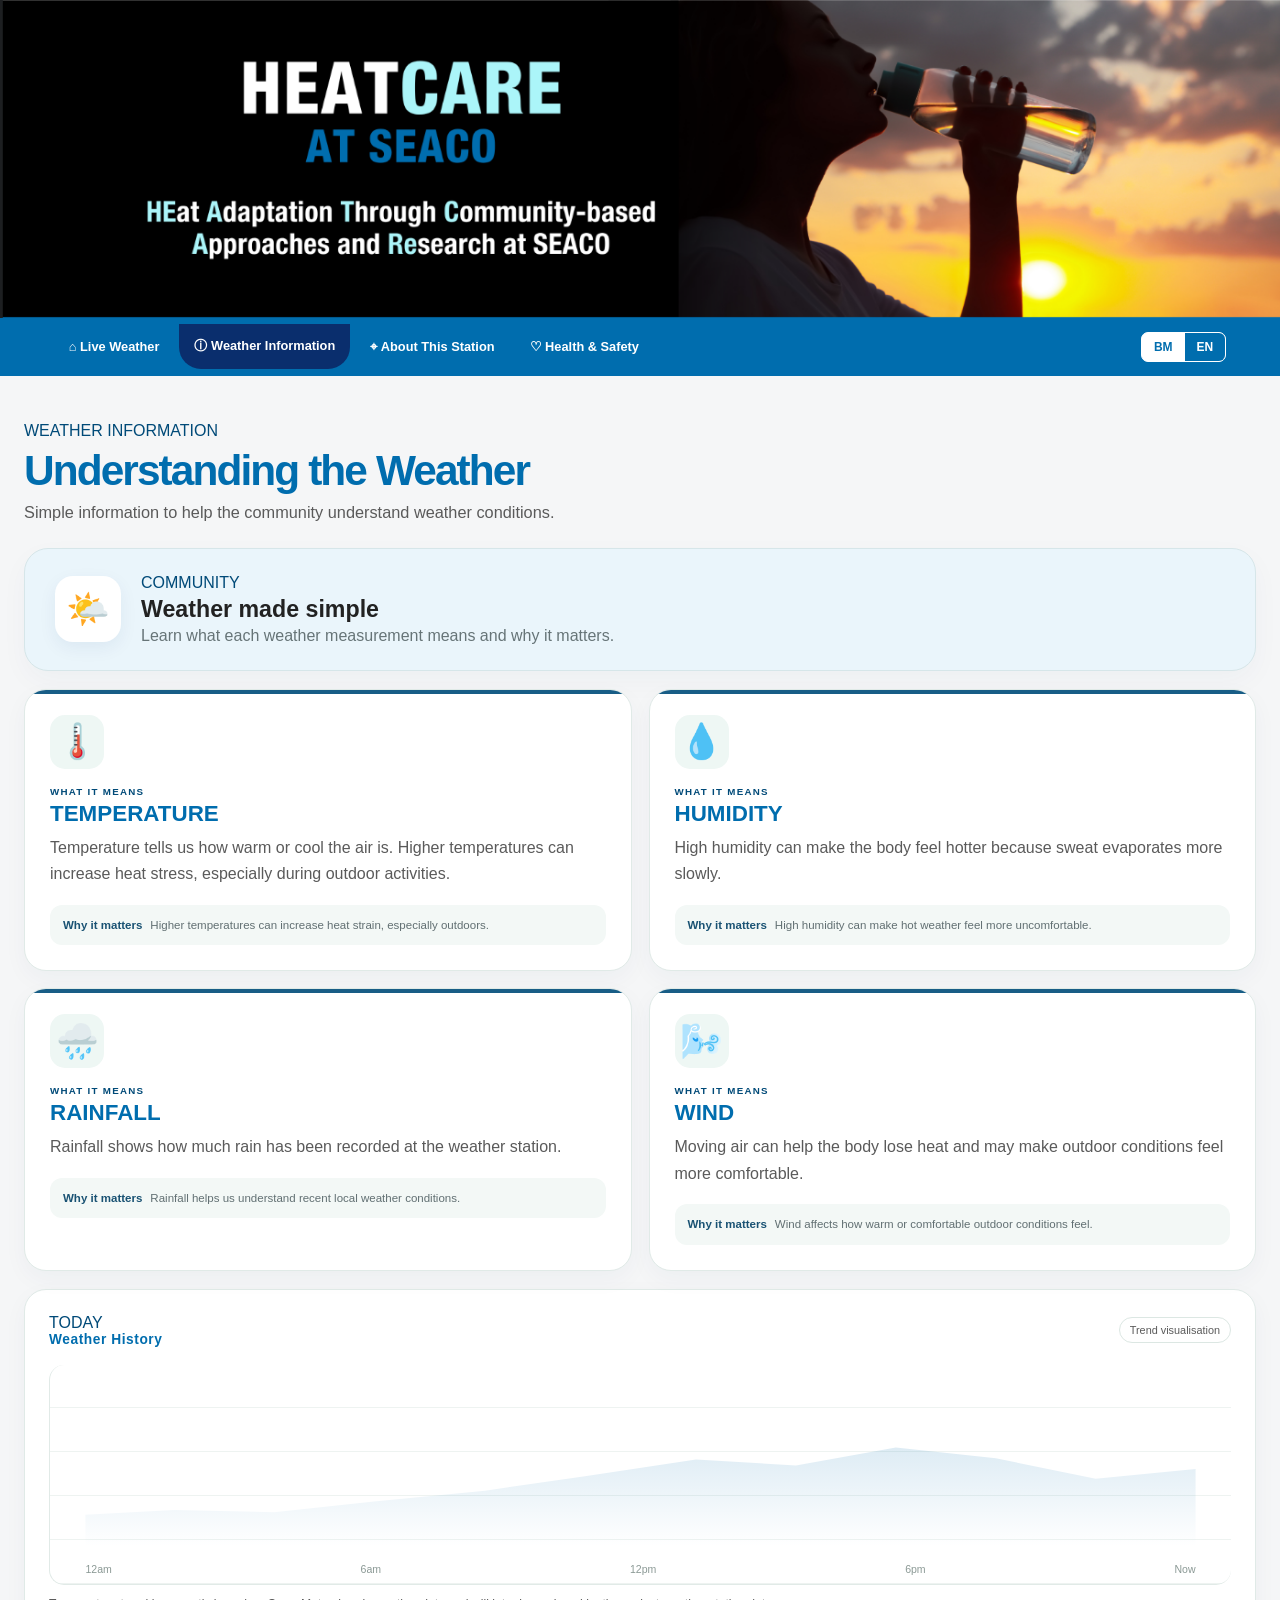
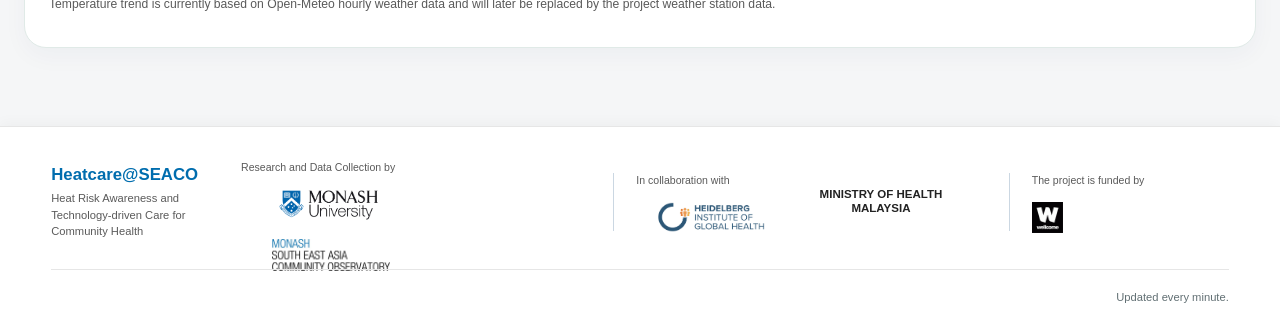
==== commit c5fc3cda: "Add files via upload" ====
--- a/information.html
+++ b/information.html
@@ -88,6 +88,7 @@
     <b>Heatcare@SEACO</b>
     <span data-t="footerText">Heat Risk Awareness and Technology-driven Care for Community Health</span>
   </div>
+
   <div class="footer-partner research-footer">
     <small data-t="researchBy">Research and Data Collection by</small>
     <div class="footer-logo-row">
@@ -95,17 +96,24 @@
       <img class="user-logo footer-seaco" src="seaco.png" alt="Monash South East Asia Community Observatory (SEACO)">
     </div>
   </div>
+  <div class="footer-divider" aria-hidden="true"></div>
+
   <div class="footer-partner collaboration">
     <small data-t="collab">In collaboration with</small>
-    <div class="footer-logo-row">
-      <img class="user-logo footer-heidelberg" src="heidelberg.svg" alt="Heidelberg Institute of Global Health">
-      <span class="footer-kkm" data-t="kkmName">MINISTRY OF HEALTH MALAYSIA</span>
-    </div>
+    <img class="user-logo footer-heidelberg" src="heidelberg.svg" alt="Heidelberg Institute of Global Health">
   </div>
+
+  <div class="footer-partner kkm-footer">
+    <strong class="footer-kkm" data-t="kkmName">MINISTRY OF HEALTH MALAYSIA</strong>
+  </div>
+  <div class="footer-divider" aria-hidden="true"></div>
+
   <div class="footer-partner funding">
     <small data-t="fundedBy">The project is funded by</small>
     <img class="user-logo footer-wellcome" src="wellcome.svg" alt="Wellcome Trust">
   </div>
+  </div>
+
   <div class="footer-note">
     <span data-t="updatedEvery">Updated every minute.</span>
   </div>
--- a/style.css
+++ b/style.css
@@ -3431,3 +3431,149 @@
 @media(max-width:760px){
   .status-bar .visitor-stat{margin-left:0!important}
 }
+
+/* MOBILE POLISH — desktop layout unchanged */
+@media (max-width:700px){
+  body{overflow-x:hidden!important}
+  .approved-reference-header{
+    height:auto!important; min-height:0!important;
+    aspect-ratio:1397/347!important;
+    background-size:100% auto!important;
+    background-position:left top!important;
+    background-repeat:no-repeat!important;
+  }
+  .main-nav,.header-partner-strip + .main-nav{
+    min-height:54px!important;height:54px!important;
+    padding:0 10px!important;gap:2px!important;
+    overflow-x:auto!important;overflow-y:hidden!important;
+    -webkit-overflow-scrolling:touch!important;
+    scrollbar-width:none!important;flex-wrap:nowrap!important;
+  }
+  .main-nav::-webkit-scrollbar{display:none!important}
+  .main-nav a,.header-partner-strip + .main-nav a{
+    flex:0 0 auto!important;white-space:nowrap!important;
+    font-size:.72rem!important;padding:12px 11px!important;
+    min-height:44px!important;display:flex!important;
+    align-items:center!important;justify-content:center!important;
+  }
+  .nav-language{flex:0 0 auto!important;margin-left:auto!important}
+  .status-bar{
+    display:grid!important;grid-template-columns:1fr .8fr 1.45fr!important;
+    align-items:center!important;gap:8px!important;
+    margin:12px 10px!important;padding:11px 10px!important;
+    border-radius:14px!important;min-height:68px!important;
+  }
+  .status-bar>div{min-width:0!important;justify-content:center!important;text-align:center!important}
+  .status-bar>div:first-child,.status-bar .visitor-stat{
+    flex-direction:column!important;gap:3px!important;
+  }
+  .status-bar .visitor-stat{margin-left:0!important}
+  .status-bar .visitor-stat span,.status-bar>div:first-child>span,
+  .status-bar .datetime-group>span{font-size:.56rem!important;line-height:1.15!important}
+  .status-bar .visitor-stat b,.status-bar>div:first-child b{font-size:.68rem!important}
+  .status-bar .datetime-group{
+    display:grid!important;grid-template-columns:auto 1fr!important;
+    gap:2px 5px!important;align-items:center!important;text-align:left!important;
+  }
+  .status-bar #currentDate{
+    min-width:0!important;font-size:.62rem!important;
+    line-height:1.15!important;white-space:normal!important;
+  }
+  .status-bar #updatedTime{font-size:.68rem!important;white-space:nowrap!important}
+  .main-weather{margin:0 10px!important;gap:10px!important}
+  .current{padding:18px 14px 14px!important;border-radius:16px!important}
+  .current .weather-icon{font-size:3rem!important}
+  .current strong{font-size:3rem!important}
+  .current p{font-size:.72rem!important}
+  .current .condition{font-size:.66rem!important;gap:7px!important}
+  .current .heat-alert{font-size:.64rem!important;padding:8px 9px!important}
+  .main-weather>.metric-card{
+    min-height:112px!important;padding:13px 10px!important;border-radius:15px!important
+  }
+  .metric-card>span{font-size:2rem!important}
+  .metric-card strong{font-size:1.45rem!important}
+  .metric-card small{font-size:.58rem!important}
+  .content-grid,.lower{margin-left:10px!important;margin-right:10px!important;gap:10px!important}
+  .panel{padding:14px!important;border-radius:15px!important}
+  .site-footer{padding:22px 14px!important;gap:18px!important}
+  .site-footer .footer-logo-row{justify-content:flex-start!important;gap:10px!important}
+}
+@media (max-width:420px){
+  .main-nav a,.header-partner-strip + .main-nav a{
+    font-size:.68rem!important;padding-left:9px!important;padding-right:9px!important
+  }
+  .status-bar{grid-template-columns:.95fr .75fr 1.5fr!important;padding-left:8px!important;padding-right:8px!important}
+  .status-bar #currentDate{font-size:.57rem!important}
+  .status-bar #updatedTime{font-size:.62rem!important}
+}
+
+
+/* Footer logo separators — MU-SEACO stays together, with dividers between the other partner groups. */
+.site-footer{
+  grid-template-columns:minmax(220px,1.25fr) auto minmax(180px,.8fr) auto minmax(210px,1fr) auto minmax(180px,1fr);
+  column-gap:22px;
+  row-gap:18px;
+}
+.site-footer .footer-partner{min-width:0;display:flex;flex-direction:column;justify-content:center;align-items:flex-start;}
+.site-footer .footer-logo-row{display:flex;align-items:center;gap:14px;margin-top:4px;}
+.site-footer .footer-partner>img{margin-top:4px;}
+.site-footer .footer-divider{width:1px;height:58px;background:#cfdad6;align-self:center;justify-self:center;}
+.site-footer .kkm-footer{align-items:center;text-align:center;}
+.site-footer .footer-kkm{display:block;color:#102724;font-size:.76rem;line-height:1.25;font-weight:800;}
+.site-footer .footer-note{grid-column:1/-1;border-top:1px solid #dfe7e4;padding-top:12px;text-align:right;}
+@media(max-width:1050px){
+  .site-footer{grid-template-columns:1.2fr 1fr auto 1fr auto 1fr auto 1fr;}
+  .site-footer .footer-kkm{font-size:.7rem;}
+}
+@media(max-width:760px){
+  .site-footer{grid-template-columns:1fr 1fr;column-gap:18px;}
+  .site-footer .footer-divider{display:none;}
+  .site-footer .footer-note{grid-column:1/-1;}
+}
+
+/* FINAL FOOTER ALIGNMENT FIX — keep all partner groups on one horizontal rail */
+.site-footer{
+  grid-template-columns: 1.15fr 2.4fr 1px .8fr 1.45fr 1px 1.35fr !important;
+  gap: 22px !important;
+  align-items: center !important;
+}
+.site-footer > .footer-divider{
+  width: 1px !important;
+  height: 58px !important;
+  background: #cbd7e2 !important;
+  align-self: center !important;
+}
+.site-footer .research-footer,
+.site-footer .funding,
+.site-footer .collaboration,
+.site-footer .kkm-footer{
+  min-width: 0 !important;
+}
+.site-footer .collaboration{
+  align-items: flex-start !important;
+}
+.site-footer .kkm-footer{
+  align-items: center !important;
+  justify-content: center !important;
+  text-align: center !important;
+}
+.site-footer .footer-kkm{
+  max-width: 170px !important;
+  text-align: center !important;
+}
+
+@media(max-width:1100px){
+  .site-footer{
+    grid-template-columns: 1fr 1.7fr 1px .8fr 1.35fr 1px 1.2fr !important;
+    gap: 14px !important;
+  }
+}
+@media(max-width:700px){
+  .site-footer{
+    grid-template-columns: 1fr !important;
+    gap: 16px !important;
+  }
+  .site-footer > .footer-divider{display:none !important;}
+  .site-footer .collaboration,
+  .site-footer .kkm-footer{align-items:center !important;text-align:center !important;}
+}
